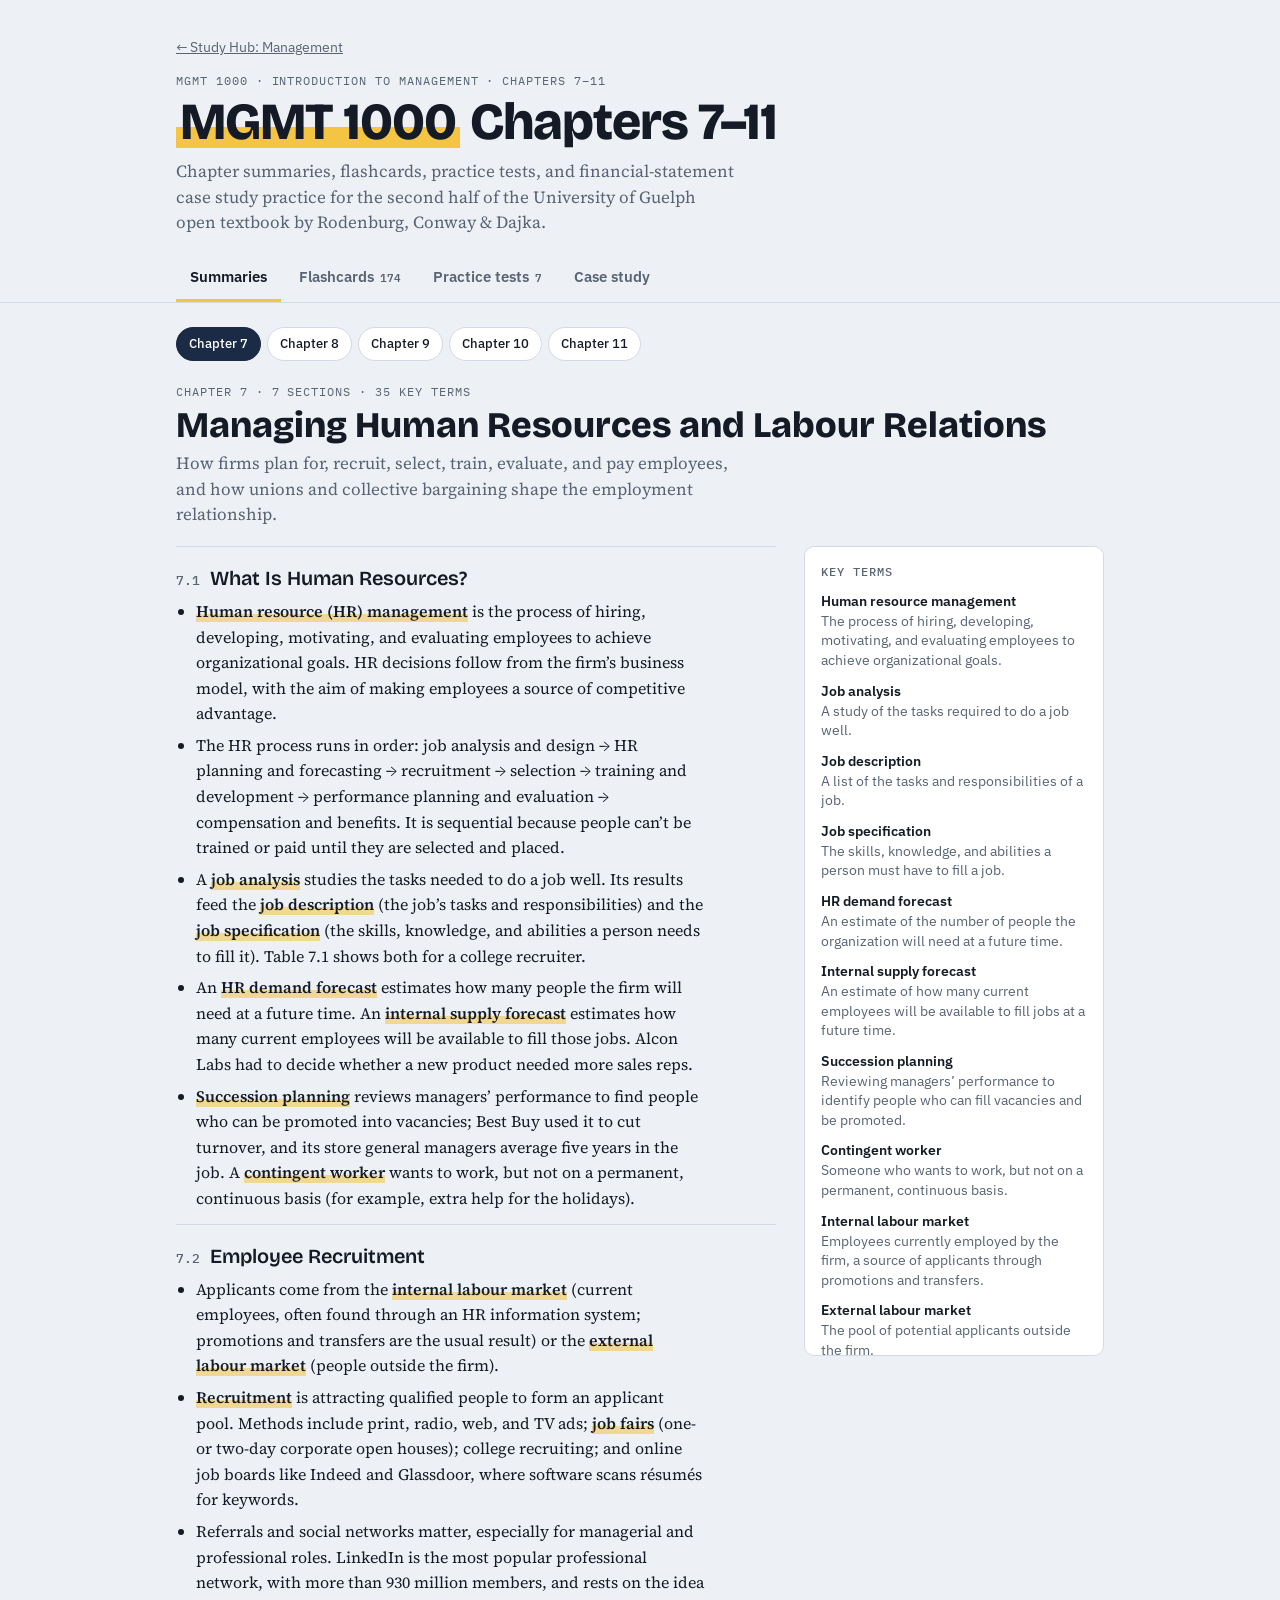
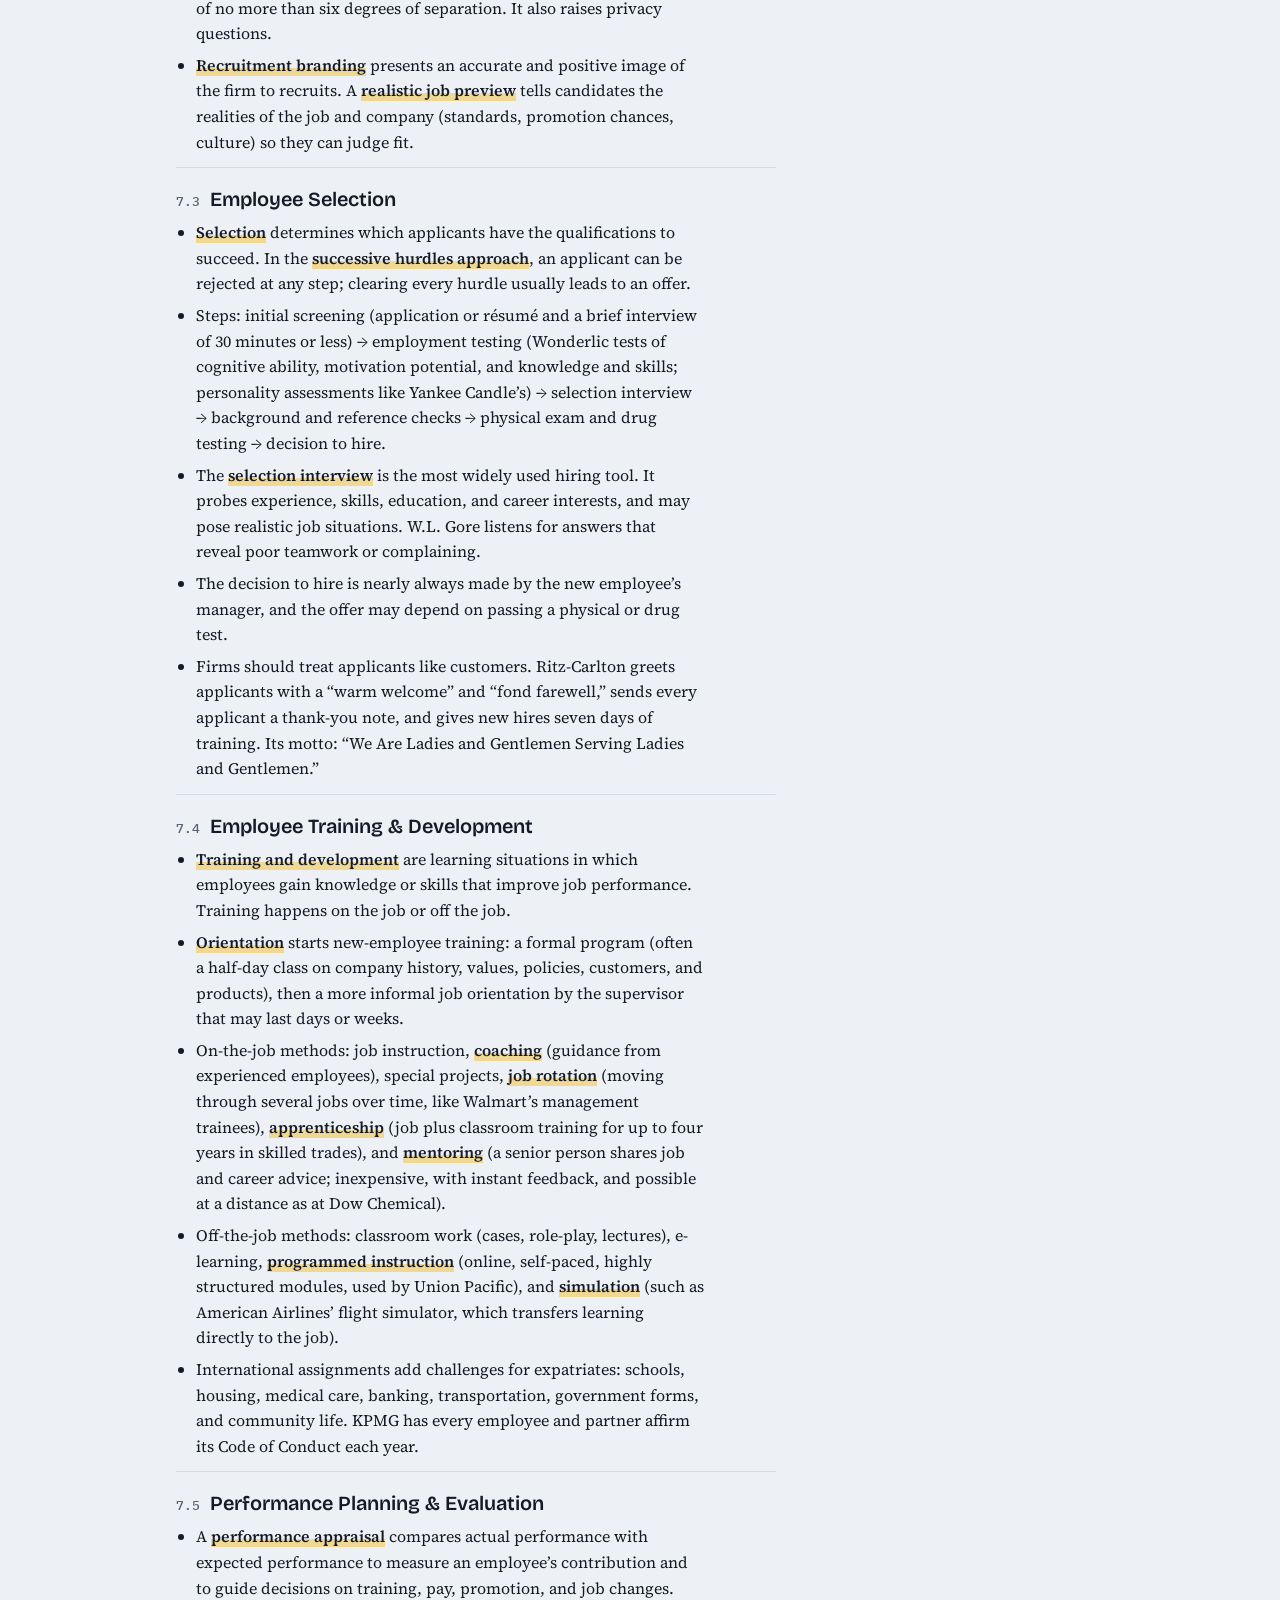
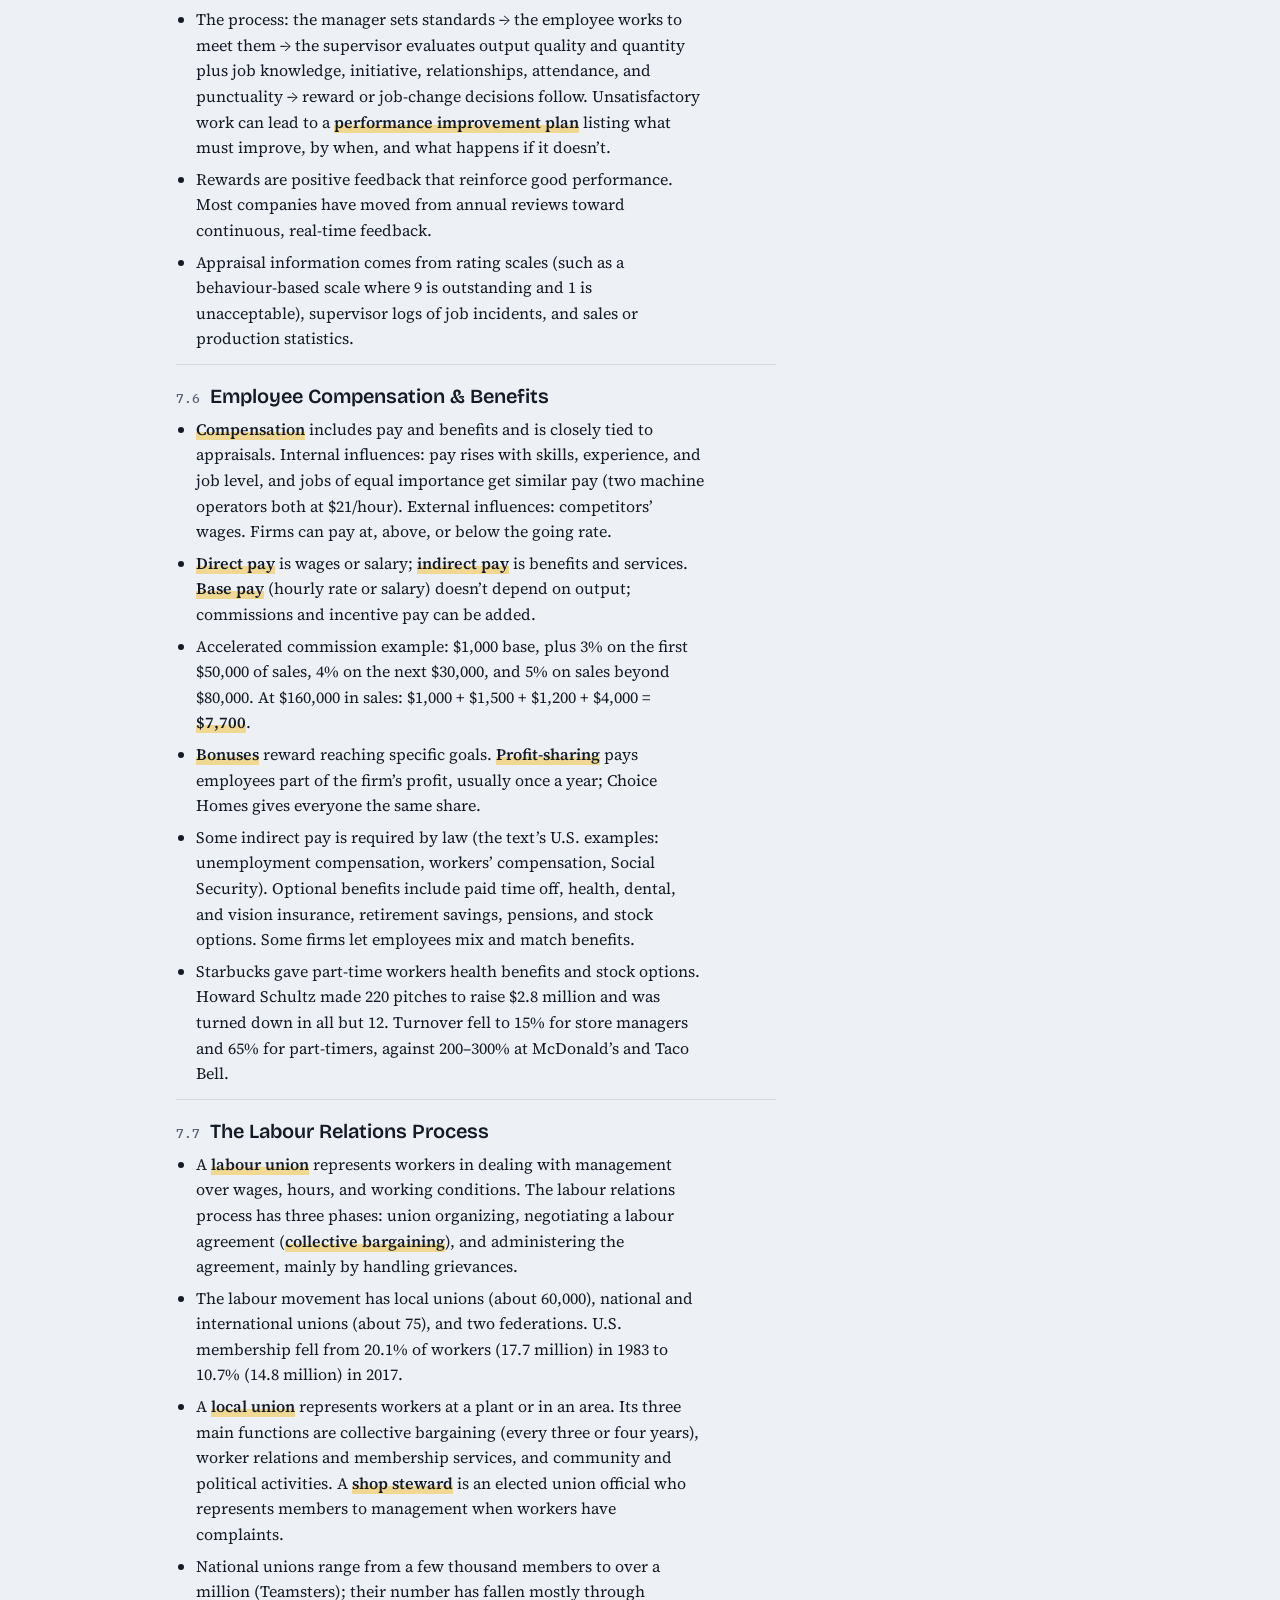
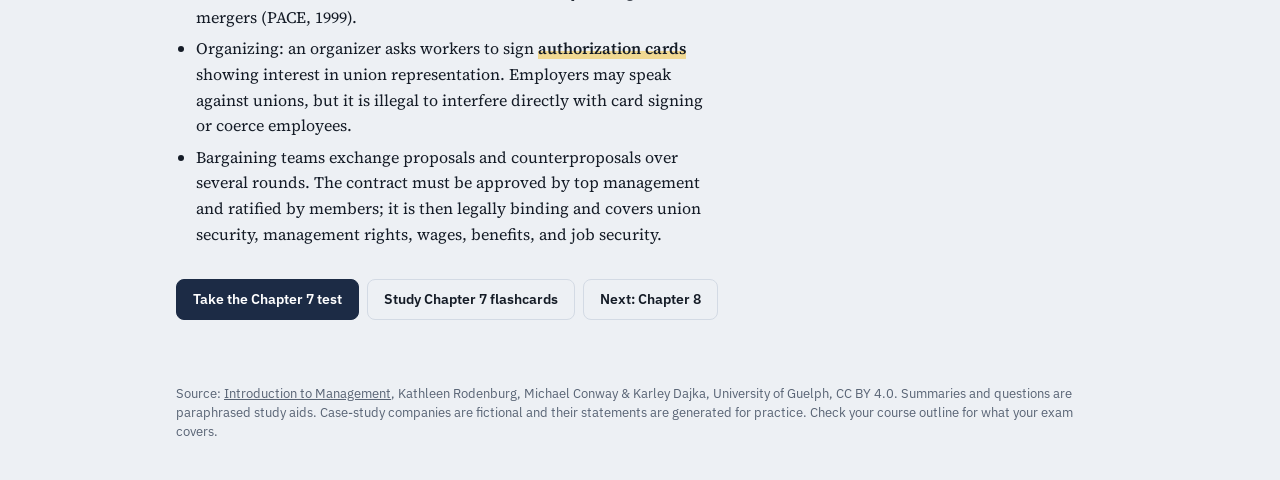
==== docs/management/mgmt-1000/index.html @ fbab8a05 "Make MGMT 1000 open the interactive study tool directly The flattened chapter pages dropped the flas" ====
<!doctype html><html><head><meta charset=utf8><meta name=viewport content="width=device-width,initial-scale=1,viewport-fit=cover"><style>:root{color-scheme:light;box-sizing:border-box;padding-top:env(safe-area-inset-top,0px);padding-bottom:env(safe-area-inset-bottom,0px)}html{scroll-padding-top:env(safe-area-inset-top,0px)}body{margin:0;padding:0;font:14px -apple-system,BlinkMacSystemFont,sans-serif;background:#fff;color:#000}img{max-width:100%}[hidden]:not([hidden=until-found i]){display:none!important}</style></head><body>
<title>MGMT 1000 Chapters 7–11</title>
<meta name="claude:viewport-fit-sides" content="cover">
<link rel="preconnect" href="https://fonts.googleapis.com">
<link rel="preconnect" href="https://fonts.gstatic.com" crossorigin>
<link rel="stylesheet" href="https://fonts.googleapis.com/css2?family=Bricolage+Grotesque:opsz,wght@12..96,600;12..96,800&family=IBM+Plex+Mono:wght@500&family=IBM+Plex+Sans:wght@400;500;600&family=Source+Serif+4:opsz,wght@8..60,400;8..60,600&display=swap">
<style>
/* Layout: one 960px study column under a sticky tab bar; index-card surfaces, a highlighter-yellow accent for "what to remember" */
:root{
  --bg:#EDF0F4; --surface:#FFFFFF; --surface-2:#F5F7FA; --ink:#141B26; --muted:#586374; --line:#D3DAE4;
  --hl:#F4C542; --hl-ink:#141B26; --btn:#1C2B45; --btn-fg:#FFFFFF; --focus:#2C5BD6;
  --ok:#1B7550; --ok-bg:#E2F2E9; --bad:#AE3828; --bad-bg:#F8E4E0;
  --display:"Bricolage Grotesque","Arial Narrow",system-ui,sans-serif;
  --body:"Source Serif 4",Georgia,"Times New Roman",serif;
  --ui:"IBM Plex Sans",system-ui,-apple-system,"Segoe UI",Roboto,sans-serif;
  --mono:"IBM Plex Mono",ui-monospace,Menlo,Consolas,monospace;
  --r:10px;
}
@media (prefers-color-scheme: dark){:root:not([data-theme="light"]){
  --bg:#0F141B; --surface:#171E28; --surface-2:#1C2430; --ink:#E5EAF1; --muted:#9AA5B5; --line:#2B3544;
  --hl:#E9B835; --hl-ink:#141B26; --btn:#DCE4F0; --btn-fg:#121822; --focus:#7FA2FF;
  --ok:#62C79A; --ok-bg:#15301F; --bad:#F2917F; --bad-bg:#3A1D18; color-scheme:dark}}
:root[data-theme="dark"]{
  --bg:#0F141B; --surface:#171E28; --surface-2:#1C2430; --ink:#E5EAF1; --muted:#9AA5B5; --line:#2B3544;
  --hl:#E9B835; --hl-ink:#141B26; --btn:#DCE4F0; --btn-fg:#121822; --focus:#7FA2FF;
  --ok:#62C79A; --ok-bg:#15301F; --bad:#F2917F; --bad-bg:#3A1D18; color-scheme:dark}

*{box-sizing:border-box}
body{background:var(--bg);color:var(--ink);font-family:var(--ui);font-size:15px;line-height:1.5}
body::before{content:"";position:fixed;inset:0 0 auto;height:env(safe-area-inset-top,0px);z-index:10;background:var(--bg)}
.wrap{max-width:960px;margin:0 auto;padding-left:max(16px,env(safe-area-inset-left,0px));padding-right:max(16px,env(safe-area-inset-right,0px))}
button,select{font:inherit;color:inherit}
:focus-visible{outline:3px solid var(--focus);outline-offset:2px;border-radius:6px}
.mark{background:linear-gradient(transparent 58%,var(--hl) 58%,var(--hl) 92%,transparent 92%);padding:0 .08em}

header.top{padding-block:36px 18px}
.eyebrow{font-family:var(--mono);font-size:12px;letter-spacing:.08em;text-transform:uppercase;color:var(--muted)}
h1{font-family:var(--display);font-weight:800;font-size:clamp(34px,6vw,52px);line-height:1.02;letter-spacing:-.02em;margin:6px 0 10px;text-wrap:balance}
.lede{font-family:var(--body);font-size:17px;color:var(--muted);max-width:62ch;margin:0}

nav.tabs{position:sticky;top:env(safe-area-inset-top,0px);z-index:5;background:var(--bg);border-bottom:1px solid var(--line)}
.tabrow{display:flex;gap:4px;overflow-x:auto}
.tab{appearance:none;border:0;background:none;padding:12px 14px 11px;font-weight:600;font-size:15px;color:var(--muted);cursor:pointer;border-bottom:3px solid transparent;white-space:nowrap}
.tab[aria-selected="true"]{color:var(--ink);border-bottom-color:var(--hl)}
.tab .n{font-family:var(--mono);font-size:11px;color:var(--muted);margin-left:6px}

main{padding-block:24px 64px}
.chips{display:flex;flex-wrap:wrap;gap:6px}
.chip{appearance:none;border:1px solid var(--line);background:var(--surface);border-radius:999px;padding:6px 12px;font-size:13px;font-weight:500;cursor:pointer}
.chip[aria-pressed="true"]{background:var(--btn);color:var(--btn-fg);border-color:var(--btn)}
.btn{appearance:none;border:1px solid var(--btn);background:var(--btn);color:var(--btn-fg);border-radius:8px;padding:9px 16px;font-weight:600;font-size:14px;cursor:pointer}
.btn.ghost{background:transparent;color:var(--ink);border-color:var(--line)}
.btn.ghost:hover{border-color:var(--muted)}
.btn:disabled{opacity:.45;cursor:default}
.row{display:flex;flex-wrap:wrap;gap:8px;align-items:center}

/* Summaries */
.chapter-head{display:grid;gap:6px;margin:22px 0 18px}
.chapter-head .num{font-family:var(--mono);font-size:12px;color:var(--muted);letter-spacing:.08em;text-transform:uppercase}
.chapter-head h2{font-family:var(--display);font-weight:800;font-size:clamp(26px,4.4vw,36px);line-height:1.08;margin:0;text-wrap:balance}
.chapter-head p{font-family:var(--body);font-size:17px;margin:0;max-width:65ch;color:var(--muted)}
.sum-grid{display:grid;grid-template-columns:minmax(0,1fr) 300px;gap:28px;align-items:start}
@media (max-width:820px){.sum-grid{grid-template-columns:minmax(0,1fr)}}
.section{border-top:1px solid var(--line);padding-block:16px 6px}
.section h3{display:flex;gap:10px;align-items:baseline;font-family:var(--display);font-weight:600;font-size:20px;margin:0 0 6px;text-wrap:balance}
.section h3 .sid{font-family:var(--mono);font-size:13px;font-weight:500;color:var(--muted);flex:none}
.section ul{margin:0;padding-left:20px;font-family:var(--body);font-size:16px;line-height:1.6;max-width:66ch}
.section li{margin-bottom:6px}
.section li b{font-weight:600;background:linear-gradient(transparent 62%,color-mix(in srgb,var(--hl) 55%,transparent) 62%)}
aside.terms{background:var(--surface);border:1px solid var(--line);border-radius:var(--r);padding:16px;position:sticky;top:calc(env(safe-area-inset-top,0px) + 64px);max-height:calc(100vh - 90px);overflow:auto}
@media (max-width:820px){aside.terms{position:static;max-height:none}}
aside.terms h4{margin:0 0 10px;font-family:var(--mono);font-weight:500;font-size:12px;letter-spacing:.08em;text-transform:uppercase;color:var(--muted)}
aside.terms dl{margin:0;display:grid;gap:10px}
aside.terms dt{font-weight:600;font-size:14px}
aside.terms dd{margin:0;font-size:13.5px;color:var(--muted);line-height:1.45}
.sum-actions{margin-top:20px}

/* Flashcards */
.fc-tools{display:flex;flex-wrap:wrap;gap:12px;justify-content:space-between;align-items:center;margin-bottom:18px}
.toggle{display:inline-flex;align-items:center;gap:8px;font-size:14px;cursor:pointer;user-select:none}
.toggle input{width:18px;height:18px;accent-color:var(--btn)}
.stage{perspective:1400px;max-width:720px;margin:0 auto}
.card{position:relative;width:100%;min-height:300px;cursor:pointer;transform-style:preserve-3d;transition:transform .45s cubic-bezier(.2,.7,.2,1);border:0;background:none;padding:0;display:block;text-align:center}
.card.flipped{transform:rotateY(180deg)}
.face{position:absolute;inset:0;backface-visibility:hidden;-webkit-backface-visibility:hidden;background:var(--surface);border:1px solid var(--line);border-radius:14px;box-shadow:0 1px 0 var(--line),0 10px 30px -18px rgba(10,20,40,.35);display:flex;flex-direction:column;justify-content:center;align-items:center;padding:36px 28px;gap:12px;overflow:auto}
.face.back{transform:rotateY(180deg)}
.face .lab{position:absolute;top:14px;left:16px;font-family:var(--mono);font-size:11px;letter-spacing:.08em;text-transform:uppercase;color:var(--muted)}
.face .tag{position:absolute;top:14px;right:16px;font-family:var(--mono);font-size:11px;color:var(--muted)}
.face .known{position:absolute;bottom:14px;right:16px;font-size:12px;font-weight:600;color:var(--ok)}
.face .txt-term{font-family:var(--display);font-weight:800;font-size:clamp(26px,5vw,38px);line-height:1.1;text-wrap:balance}
.face .txt-def{font-family:var(--body);font-size:clamp(17px,2.6vw,21px);line-height:1.5;max-width:46ch;text-wrap:pretty}
.face .hint{font-size:12px;color:var(--muted)}
@media (prefers-reduced-motion: reduce){.card{transition:none}}
.fc-nav{display:flex;justify-content:space-between;align-items:center;gap:10px;max-width:720px;margin:16px auto 0;flex-wrap:wrap}
.counter{font-family:var(--mono);font-size:14px;font-variant-numeric:tabular-nums}
.bar{height:4px;background:var(--line);border-radius:4px;max-width:720px;margin:14px auto 0;overflow:hidden}
.bar i{display:block;height:100%;background:var(--hl);width:0;transition:width .25s}
.sort{display:flex;gap:8px;justify-content:center;margin-top:14px;flex-wrap:wrap}
.btn.learn{background:transparent;color:var(--bad);border-color:var(--bad)}
.btn.know{background:transparent;color:var(--ok);border-color:var(--ok)}
.tally{text-align:center;color:var(--muted);font-size:13px;margin-top:10px}
.kbd{font-family:var(--mono);font-size:11px;border:1px solid var(--line);border-radius:4px;padding:1px 5px;background:var(--surface-2)}
.empty{max-width:560px;margin:30px auto;text-align:center;background:var(--surface);border:1px dashed var(--line);border-radius:14px;padding:30px 22px}

/* Tests */
.test-list{display:grid;grid-template-columns:repeat(auto-fill,minmax(250px,1fr));gap:12px}
.tcard{background:var(--surface);border:1px solid var(--line);border-radius:var(--r);padding:16px;display:flex;flex-direction:column;gap:8px}
.tcard h3{margin:0;font-family:var(--display);font-weight:600;font-size:19px;line-height:1.2}
.tcard .meta{font-size:13px;color:var(--muted)}
.tcard .best{font-family:var(--mono);font-size:12px;color:var(--muted)}
.tcard .best b{color:var(--ink);font-weight:500}
.tcard .btn{margin-top:auto;align-self:flex-start}
.group-label{font-family:var(--mono);font-size:12px;letter-spacing:.08em;text-transform:uppercase;color:var(--muted);margin:22px 0 10px}
.group-label:first-child{margin-top:0}
.intro-note{font-family:var(--body);font-size:16px;color:var(--muted);max-width:64ch;margin:0 0 18px}

.test-head{display:flex;flex-wrap:wrap;gap:10px;justify-content:space-between;align-items:flex-end;margin-bottom:8px}
.test-head h2{font-family:var(--display);font-weight:800;font-size:clamp(24px,4vw,32px);margin:0;line-height:1.1}
.qsec{margin-top:26px}
.qsec > h3{font-family:var(--display);font-weight:600;font-size:18px;margin:0 0 4px}
.qsec > p{margin:0 0 12px;color:var(--muted);font-size:13.5px}
.q{background:var(--surface);border:1px solid var(--line);border-radius:var(--r);padding:16px 18px;margin-bottom:10px}
.q .qtop{display:flex;justify-content:space-between;gap:10px;font-family:var(--mono);font-size:11.5px;color:var(--muted);margin-bottom:6px}
.q .stem{font-family:var(--body);font-size:17px;line-height:1.5;margin:0 0 12px}
.q .stem em{font-style:normal;color:var(--muted);font-size:15px;display:block;margin-bottom:4px;font-family:var(--ui)}
.opts{display:grid;gap:8px}
.opts.two{grid-template-columns:1fr 1fr}
.opt{appearance:none;text-align:left;border:1px solid var(--line);background:var(--surface-2);border-radius:8px;padding:10px 12px;cursor:pointer;font-size:14.5px;line-height:1.4;display:flex;gap:10px;align-items:flex-start}
.opt .k{font-family:var(--mono);font-size:12px;color:var(--muted);flex:none;width:16px;padding-top:2px}
.opt:hover{border-color:var(--muted)}
.opt[aria-pressed="true"]{border-color:var(--btn);box-shadow:inset 0 0 0 1px var(--btn);background:var(--surface)}
.opt.is-right{border-color:var(--ok);background:var(--ok-bg);box-shadow:none}
.opt.is-wrong{border-color:var(--bad);background:var(--bad-bg);box-shadow:none}
.graded .opt{cursor:default}
.mrow{display:grid;grid-template-columns:minmax(0,1fr) 230px;gap:12px;align-items:center;padding:10px 0;border-top:1px solid var(--line)}
.mrow:first-of-type{border-top:0}
.mrow .def{font-family:var(--body);font-size:15.5px;line-height:1.45}
.mrow select{width:100%;padding:8px 10px;border-radius:8px;border:1px solid var(--line);background:var(--surface-2)}
.mrow.is-right select{border-color:var(--ok);background:var(--ok-bg)}
.mrow.is-wrong select{border-color:var(--bad);background:var(--bad-bg)}
.mrow .fix{grid-column:1/-1;font-size:13px;color:var(--bad)}
@media (max-width:560px){.mrow{grid-template-columns:minmax(0,1fr)}.opts.two{grid-template-columns:1fr}}
.feedback{margin-top:10px;font-size:14px;line-height:1.5;padding:10px 12px;border-radius:8px;background:var(--surface-2);border-left:3px solid var(--muted)}
.feedback.ok{border-left-color:var(--ok)}
.feedback.bad{border-left-color:var(--bad)}
.feedback b{font-weight:600}
.verdict{font-weight:600}
.verdict.ok{color:var(--ok)}.verdict.bad{color:var(--bad)}

.submitbar{position:sticky;bottom:0;margin-top:18px;background:var(--bg);border-top:1px solid var(--line);padding-block:12px calc(12px + env(safe-area-inset-bottom,0px));display:flex;justify-content:space-between;align-items:center;gap:10px;flex-wrap:wrap}
.submitbar .count{font-family:var(--mono);font-size:13px;font-variant-numeric:tabular-nums;color:var(--muted)}
.warn{font-size:13px;color:var(--bad)}

.result{background:var(--surface);border:1px solid var(--line);border-radius:14px;padding:20px;margin:16px 0 6px;display:grid;grid-template-columns:auto minmax(0,1fr);gap:20px;align-items:center}
@media (max-width:560px){.result{grid-template-columns:minmax(0,1fr)}}
.score{font-family:var(--display);font-weight:800;font-size:56px;line-height:1;font-variant-numeric:tabular-nums}
.score small{font-size:20px;color:var(--muted);font-weight:600}
.result .breakdown{display:flex;flex-wrap:wrap;gap:8px 18px;font-size:14px;color:var(--muted);margin:6px 0 12px}
.result .breakdown b{color:var(--ink);font-variant-numeric:tabular-nums}
.result .msg{font-family:var(--body);font-size:16px;margin:0}
footer.src{font-size:12.5px;color:var(--muted);padding-block:0 40px}
footer.src a{color:inherit}
.tab .sm{display:none}
@media (max-width:480px){.tab{padding:12px 9px 11px;font-size:14px}.tab .n{display:none}.tab .lg{display:none}.tab .sm{display:inline}}
/* Case study */
.case-head{display:flex;flex-wrap:wrap;gap:12px;justify-content:space-between;align-items:flex-end;margin-bottom:16px}
.case-head .ch-text{min-width:0;flex:1 1 360px}
.case-head h2{font-family:var(--display);font-weight:800;font-size:clamp(24px,4vw,32px);margin:4px 0 6px;line-height:1.1;text-wrap:balance}
.case-head .intro-note{margin:0}
.case-grid{display:grid;grid-template-columns:minmax(0,1fr) minmax(0,1fr);gap:20px;align-items:start}
@media (max-width:900px){.case-grid{grid-template-columns:minmax(0,1fr)}}
.stmts{display:grid;gap:12px;position:sticky;top:calc(env(safe-area-inset-top,0px) + 58px);max-height:calc(100vh - 74px);overflow:auto;padding-bottom:6px}
@media (max-width:900px){.stmts{position:static;max-height:none;overflow:visible}}
.stmt{background:var(--surface);border:1px solid var(--line);border-radius:var(--r);padding:14px 16px;overflow-x:auto}
.stmt h3{margin:0;font-family:var(--display);font-weight:600;font-size:18px}
.stmt .stmt-sub{font-size:12.5px;color:var(--muted);margin:2px 0 10px}
.stmt table{width:100%;border-collapse:collapse;font-size:14px;font-variant-numeric:tabular-nums}
.stmt th{font-family:var(--mono);font-weight:500;font-size:12px;color:var(--muted);text-align:right;padding:4px 8px 6px 12px;border-bottom:1px solid var(--line)}
.stmt td{padding:3px 0;vertical-align:bottom}
.stmt td.v{text-align:right;padding:3px 8px 3px 12px;white-space:nowrap;font-family:var(--mono);font-size:13.5px}
.stmt .cur{background:color-mix(in srgb,var(--hl) 13%,transparent)}
.stmt tr.sec td{font-family:var(--mono);font-weight:500;padding-top:12px;font-size:11.5px;letter-spacing:.08em;text-transform:uppercase;color:var(--muted)}
.stmt tr.ind td:first-child{padding-left:14px}
.stmt tr.sub td{font-weight:600}
.stmt tr.sub td.v{border-top:1px solid var(--ink)}
.stmt tr.tot td{font-weight:700}
.stmt tr.tot td.v{border-top:1px solid var(--ink);border-bottom:3px double var(--ink)}
.stmt tr.memo td{color:var(--muted);font-size:13px;padding-top:12px}
details.fsheet{background:var(--surface);border:1px solid var(--line);border-radius:var(--r);padding:10px 16px}
details.fsheet summary{cursor:pointer;font-weight:600}
.fs-note{font-size:13px;color:var(--muted);margin:10px 0 4px}
.fsheet dl{display:grid;grid-template-columns:minmax(0,auto) minmax(0,1fr);gap:6px 14px;margin:4px 0 6px;font-size:14px}
@media (max-width:560px){.fsheet dl{grid-template-columns:minmax(0,1fr)}.fsheet dd{margin-bottom:6px}}
.fsheet dt{font-weight:600}
.fsheet dd{margin:0;font-family:var(--mono);font-size:12.5px;line-height:1.5}
.cqs{min-width:0}
.ans-row{display:flex;align-items:center;gap:8px;flex-wrap:wrap}
.ans-row input{font-family:var(--mono);font-size:16px;width:160px;max-width:100%;padding:8px 10px;border:1px solid var(--line);border-radius:8px;background:var(--surface-2);color:var(--ink);font-variant-numeric:tabular-nums}
.ans-row .unit{font-size:14px;color:var(--muted)}
.cq.is-right input{border-color:var(--ok);background:var(--ok-bg)}
.cq.is-wrong input{border-color:var(--bad);background:var(--bad-bg)}
details.hint{margin-top:10px;font-size:13px;color:var(--muted)}
details.hint summary{cursor:pointer;font-weight:500}
details.hint div{font-family:var(--mono);font-size:12.5px;margin-top:4px}
.work{font-family:var(--mono);font-size:13px;line-height:1.6;margin-top:4px;overflow-wrap:anywhere}
</style>

<header class="top wrap">
  <a href="../" style="display:inline-block;margin-bottom:14px;font-size:14px;color:var(--muted)">&larr; Study Hub: Management</a>
  <div class="eyebrow">MGMT 1000 · Introduction to Management · Chapters 7–11</div>
  <h1><span class="mark">MGMT 1000</span> Chapters 7–11</h1>
  <p class="lede">Chapter summaries, flashcards, practice tests, and financial-statement case study practice for the second half of the University of Guelph open textbook by Rodenburg, Conway &amp; Dajka.</p>
</header>

<nav class="tabs" aria-label="Study modes">
  <div class="wrap tabrow" role="tablist">
    <button class="tab" role="tab" id="tab-summaries" data-tab="summaries" aria-controls="panel-summaries">Summaries</button>
    <button class="tab" role="tab" id="tab-flashcards" data-tab="flashcards" aria-controls="panel-flashcards">Flashcards<span class="n" id="fc-total"></span></button>
    <button class="tab" role="tab" id="tab-tests" data-tab="tests" aria-controls="panel-tests"><span class="lg">Practice t</span><span class="sm">T</span>ests<span class="n">7</span></button>
    <button class="tab" role="tab" id="tab-case" data-tab="case" aria-controls="panel-case">Case study</button>
  </div>
</nav>

<main class="wrap">
  <section id="panel-summaries" role="tabpanel" aria-labelledby="tab-summaries">
    <div class="chips" id="sum-chips" aria-label="Choose a chapter"></div>
    <div id="sum-body"></div>
  </section>

  <section id="panel-flashcards" role="tabpanel" aria-labelledby="tab-flashcards" hidden>
    <div class="fc-tools">
      <div class="chips" id="fc-chips" aria-label="Choose cards"></div>
      <div class="row">
        <label class="toggle"><input type="checkbox" id="fc-deffirst"> Definition first</label>
        <label class="toggle"><input type="checkbox" id="fc-learning"> Still learning only</label>
      </div>
    </div>
    <div id="fc-area"></div>
  </section>

  <section id="panel-tests" role="tabpanel" aria-labelledby="tab-tests" hidden>
    <div id="test-area"></div>
  </section>

  <section id="panel-case" role="tabpanel" aria-labelledby="tab-case" hidden>
    <div id="case-area"></div>
  </section>
</main>

<footer class="src wrap">
  Source: <a href="https://books.lib.uoguelph.ca/mgmt1000/" target="_blank" rel="noopener">Introduction to Management</a>, Kathleen Rodenburg, Michael Conway &amp; Karley Dajka, University of Guelph, CC BY 4.0. Summaries and questions are paraphrased study aids. Case-study companies are fictional and their statements are generated for practice. Check your course outline for what your exam covers.
</footer>

<script>
const CH = [];
CH.push({n:7, title:"Managing Human Resources and Labour Relations",
 overview:"How firms plan for, recruit, select, train, evaluate, and pay employees, and how unions and collective bargaining shape the employment relationship.",
 sections:[
  ["7.1","What Is Human Resources?",[
   "<b>Human resource (HR) management</b> is the process of hiring, developing, motivating, and evaluating employees to achieve organizational goals. HR decisions follow from the firm’s business model, with the aim of making employees a source of competitive advantage.",
   "The HR process runs in order: job analysis and design → HR planning and forecasting → recruitment → selection → training and development → performance planning and evaluation → compensation and benefits. It is sequential because people can’t be trained or paid until they are selected and placed.",
   "A <b>job analysis</b> studies the tasks needed to do a job well. Its results feed the <b>job description</b> (the job’s tasks and responsibilities) and the <b>job specification</b> (the skills, knowledge, and abilities a person needs to fill it). Table 7.1 shows both for a college recruiter.",
   "An <b>HR demand forecast</b> estimates how many people the firm will need at a future time. An <b>internal supply forecast</b> estimates how many current employees will be available to fill those jobs. Alcon Labs had to decide whether a new product needed more sales reps.",
   "<b>Succession planning</b> reviews managers’ performance to find people who can be promoted into vacancies; Best Buy used it to cut turnover, and its store general managers average five years in the job. A <b>contingent worker</b> wants to work, but not on a permanent, continuous basis (for example, extra help for the holidays)."]],
  ["7.2","Employee Recruitment",[
   "Applicants come from the <b>internal labour market</b> (current employees, often found through an HR information system; promotions and transfers are the usual result) or the <b>external labour market</b> (people outside the firm).",
   "<b>Recruitment</b> is attracting qualified people to form an applicant pool. Methods include print, radio, web, and TV ads; <b>job fairs</b> (one- or two-day corporate open houses); college recruiting; and online job boards like Indeed and Glassdoor, where software scans résumés for keywords.",
   "Referrals and social networks matter, especially for managerial and professional roles. LinkedIn is the most popular professional network, with more than 930 million members, and rests on the idea of no more than six degrees of separation. It also raises privacy questions.",
   "<b>Recruitment branding</b> presents an accurate and positive image of the firm to recruits. A <b>realistic job preview</b> tells candidates the realities of the job and company (standards, promotion chances, culture) so they can judge fit."]],
  ["7.3","Employee Selection",[
   "<b>Selection</b> determines which applicants have the qualifications to succeed. In the <b>successive hurdles approach</b>, an applicant can be rejected at any step; clearing every hurdle usually leads to an offer.",
   "Steps: initial screening (application or résumé and a brief interview of 30 minutes or less) → employment testing (Wonderlic tests of cognitive ability, motivation potential, and knowledge and skills; personality assessments like Yankee Candle’s) → selection interview → background and reference checks → physical exam and drug testing → decision to hire.",
   "The <b>selection interview</b> is the most widely used hiring tool. It probes experience, skills, education, and career interests, and may pose realistic job situations. W.L. Gore listens for answers that reveal poor teamwork or complaining.",
   "The decision to hire is nearly always made by the new employee’s manager, and the offer may depend on passing a physical or drug test.",
   "Firms should treat applicants like customers. Ritz-Carlton greets applicants with a “warm welcome” and “fond farewell,” sends every applicant a thank-you note, and gives new hires seven days of training. Its motto: “We Are Ladies and Gentlemen Serving Ladies and Gentlemen.”"]],
  ["7.4","Employee Training & Development",[
   "<b>Training and development</b> are learning situations in which employees gain knowledge or skills that improve job performance. Training happens on the job or off the job.",
   "<b>Orientation</b> starts new-employee training: a formal program (often a half-day class on company history, values, policies, customers, and products), then a more informal job orientation by the supervisor that may last days or weeks.",
   "On-the-job methods: job instruction, <b>coaching</b> (guidance from experienced employees), special projects, <b>job rotation</b> (moving through several jobs over time, like Walmart’s management trainees), <b>apprenticeship</b> (job plus classroom training for up to four years in skilled trades), and <b>mentoring</b> (a senior person shares job and career advice; inexpensive, with instant feedback, and possible at a distance as at Dow Chemical).",
   "Off-the-job methods: classroom work (cases, role-play, lectures), e-learning, <b>programmed instruction</b> (online, self-paced, highly structured modules, used by Union Pacific), and <b>simulation</b> (such as American Airlines’ flight simulator, which transfers learning directly to the job).",
   "International assignments add challenges for expatriates: schools, housing, medical care, banking, transportation, government forms, and community life. KPMG has every employee and partner affirm its Code of Conduct each year."]],
  ["7.5","Performance Planning & Evaluation",[
   "A <b>performance appraisal</b> compares actual performance with expected performance to measure an employee’s contribution and to guide decisions on training, pay, promotion, and job changes.",
   "The process: the manager sets standards → the employee works to meet them → the supervisor evaluates output quality and quantity plus job knowledge, initiative, relationships, attendance, and punctuality → reward or job-change decisions follow. Unsatisfactory work can lead to a <b>performance improvement plan</b> listing what must improve, by when, and what happens if it doesn’t.",
   "Rewards are positive feedback that reinforce good performance. Most companies have moved from annual reviews toward continuous, real-time feedback.",
   "Appraisal information comes from rating scales (such as a behaviour-based scale where 9 is outstanding and 1 is unacceptable), supervisor logs of job incidents, and sales or production statistics."]],
  ["7.6","Employee Compensation & Benefits",[
   "<b>Compensation</b> includes pay and benefits and is closely tied to appraisals. Internal influences: pay rises with skills, experience, and job level, and jobs of equal importance get similar pay (two machine operators both at $21/hour). External influences: competitors’ wages. Firms can pay at, above, or below the going rate.",
   "<b>Direct pay</b> is wages or salary; <b>indirect pay</b> is benefits and services. <b>Base pay</b> (hourly rate or salary) doesn’t depend on output; commissions and incentive pay can be added.",
   "Accelerated commission example: $1,000 base, plus 3% on the first $50,000 of sales, 4% on the next $30,000, and 5% on sales beyond $80,000. At $160,000 in sales: $1,000 + $1,500 + $1,200 + $4,000 = <b>$7,700</b>.",
   "<b>Bonuses</b> reward reaching specific goals. <b>Profit-sharing</b> pays employees part of the firm’s profit, usually once a year; Choice Homes gives everyone the same share.",
   "Some indirect pay is required by law (the text’s U.S. examples: unemployment compensation, workers’ compensation, Social Security). Optional benefits include paid time off, health, dental, and vision insurance, retirement savings, pensions, and stock options. Some firms let employees mix and match benefits.",
   "Starbucks gave part-time workers health benefits and stock options. Howard Schultz made 220 pitches to raise $2.8 million and was turned down in all but 12. Turnover fell to 15% for store managers and 65% for part-timers, against 200–300% at McDonald’s and Taco Bell."]],
  ["7.7","The Labour Relations Process",[
   "A <b>labour union</b> represents workers in dealing with management over wages, hours, and working conditions. The labour relations process has three phases: union organizing, negotiating a labour agreement (<b>collective bargaining</b>), and administering the agreement, mainly by handling grievances.",
   "The labour movement has local unions (about 60,000), national and international unions (about 75), and two federations. U.S. membership fell from 20.1% of workers (17.7 million) in 1983 to 10.7% (14.8 million) in 2017.",
   "A <b>local union</b> represents workers at a plant or in an area. Its three main functions are collective bargaining (every three or four years), worker relations and membership services, and community and political activities. A <b>shop steward</b> is an elected union official who represents members to management when workers have complaints.",
   "National unions range from a few thousand members to over a million (Teamsters); their number has fallen mostly through mergers (PACE, 1999).",
   "Organizing: an organizer asks workers to sign <b>authorization cards</b> showing interest in union representation. Employers may speak against unions, but it is illegal to interfere directly with card signing or coerce employees.",
   "Bargaining teams exchange proposals and counterproposals over several rounds. The contract must be approved by top management and ratified by members; it is then legally binding and covers union security, management rights, wages, benefits, and job security."]]
 ],
 terms:[
  ["Human resource management","The process of hiring, developing, motivating, and evaluating employees to achieve organizational goals."],
  ["Job analysis","A study of the tasks required to do a job well."],
  ["Job description","A list of the tasks and responsibilities of a job."],
  ["Job specification","The skills, knowledge, and abilities a person must have to fill a job."],
  ["HR demand forecast","An estimate of the number of people the organization will need at a future time."],
  ["Internal supply forecast","An estimate of how many current employees will be available to fill jobs at a future time."],
  ["Succession planning","Reviewing managers’ performance to identify people who can fill vacancies and be promoted."],
  ["Contingent worker","Someone who wants to work, but not on a permanent, continuous basis."],
  ["Internal labour market","Employees currently employed by the firm, a source of applicants through promotions and transfers."],
  ["External labour market","The pool of potential applicants outside the firm."],
  ["Recruitment","The process of attracting qualified people to form an applicant pool."],
  ["Job fair","A one- or two-day event where applicants learn about job openings, tour the firm, and are encouraged to apply."],
  ["Recruitment branding","Presenting an accurate and positive image of the firm to those being recruited."],
  ["Realistic job preview","Information that tells candidates the realities of the job and the firm so they can judge it accurately."],
  ["Selection","Determining which applicants have the qualifications needed to succeed on the job."],
  ["Successive hurdles approach","A selection process in which an applicant can be rejected at any step and must clear every step to get an offer."],
  ["Selection interview","An in-depth discussion of an applicant’s experience, skills, education, and career interests; the most widely used hiring tool."],
  ["Training and development","Learning situations in which employees gain knowledge or skills to improve job performance."],
  ["Orientation","Getting a new employee ready to perform, through a formal company program and a job briefing from the supervisor."],
  ["Coaching","Guidance given to new employees by experienced ones."],
  ["Job rotation","Reassigning workers to several different jobs over time."],
  ["Apprenticeship","On-the-job instruction combined with classroom training, lasting up to four years, common in the skilled trades."],
  ["Mentoring","A senior manager or experienced employee giving job- and career-related information to a mentee."],
  ["Programmed instruction","An online, self-paced, highly structured training method that presents concepts and problems in modules."],
  ["Simulation","Training on a scaled-down or mock version of the real task, such as a flight simulator."],
  ["Performance appraisal","Comparing actual with expected performance to judge an employee’s contribution and guide pay, training, and promotion decisions."],
  ["Performance improvement plan","A plan listing the behaviours to improve, the milestones and time frame, and what happens if performance doesn’t improve."],
  ["Direct pay","The wage or salary an employee receives."],
  ["Indirect pay","Employee benefits and services, such as pensions, health insurance, and vacation time."],
  ["Base pay","An hourly rate or salary received regardless of output level."],
  ["Profit-sharing plan","A plan that pays employees a portion of the firm’s profit, usually once a year."],
  ["Labour union","An organization that represents workers in dealing with management over wages, hours, and working conditions."],
  ["Collective bargaining","Negotiating a labour agreement on pay and working arrangements acceptable to both union and management."],
  ["Shop steward","An elected union official who represents members to management when workers have complaints."],
  ["Authorization cards","Cards workers sign to show they want a union to represent them."]
 ],
 mc:[
  ["Which list puts the first four steps of the HR process in the correct order?","Job analysis and design, HR planning, recruitment, selection",["Recruitment, job analysis, selection, HR planning","Selection, recruitment, training, job analysis","HR planning, selection, recruitment, job analysis"],"The process is sequential: you can’t recruit before you know what jobs you need, or train before you select."],
  ["A document listing the tasks and responsibilities of a job is a:","Job description",["Job specification","Job analysis","Performance appraisal"],"The job specification lists the skills and qualifications a person needs instead."],
  ["“Bachelor’s degree in HR, two years’ experience, proficient in Excel” belongs in the:","Job specification",["Job description","Realistic job preview","Performance improvement plan"],"Qualifications a person must have go in the job specification."],
  ["Estimating how many current employees will be available to fill jobs next year is a(n):","Internal supply forecast",["HR demand forecast","Job analysis","Succession plan"],"The demand forecast estimates how many people will be needed in total."],
  ["Best Buy reviews managers’ performance to identify who can be promoted into vacancies. This is:","Succession planning",["Job rotation","Recruitment branding","Collective bargaining"],"Succession planning prepares people to fill future vacancies."],
  ["A store hires an experienced contractor only for the holiday season. That person is a:","Contingent worker",["Shop steward","Mentor","Apprentice"],"Contingent workers want to work, but not on a permanent, continuous basis."],
  ["Promotions and job transfers are the most common results of:","Internal recruiting",["External recruiting","College recruiting","Job fairs"],"They draw on the internal labour market."],
  ["Recruitment branding means:","Presenting an accurate and positive image of the firm to recruits",["Putting the company logo on job ads","Recruiting only from rival brands","Paying recruiters a commission per hire"],"It often includes a realistic job preview."],
  ["In the successive hurdles approach to selection:","An applicant can be rejected at any step, and clearing all steps usually leads to an offer",["Every applicant gets an interview","Only the final interview matters","Applicants choose which steps to complete"],"Each step is a hurdle the applicant must clear."],
  ["What is the most widely used tool for making hiring decisions?","The selection interview",["Drug testing","Reference checks","Wonderlic tests"],"It assesses experience, skills, communication, and motivation in depth."],
  ["Wonderlic pre-employment tests assess:","Cognitive ability, motivation potential, and knowledge and skills",["Only typing speed","Credit history and legal record","Physical fitness"],"The suite can be used for each phase of hiring."],
  ["Who nearly always makes the final decision to hire?","The manager the new employee will report to",["The HR department","The CEO","The union steward"],"The offer may still depend on a physical exam or drug test."],
  ["Walmart management trainees spend time in merchandising, customer service, credit, and HR. This is:","Job rotation",["Apprenticeship","Programmed instruction","Simulation"],"Job rotation reassigns workers to several jobs over time."],
  ["Training that combines on-the-job instruction and classroom work for up to four years in the skilled trades is:","An apprenticeship",["Mentoring","Orientation","Coaching"],"Carpentry, plumbing, and electrical work commonly use apprenticeships."],
  ["American Airlines pilots practise hazardous manoeuvres in a mock cockpit. This is:","Simulation",["Job rotation","Mentoring","Programmed instruction"],"Simulation allows a direct transfer of learning to the job without risk."],
  ["Union Pacific’s self-paced, highly structured online training modules are an example of:","Programmed instruction",["Apprenticeship","Coaching","A job fair"],"It suits a workforce spread across a large area and saves travel costs."],
  ["An employee whose work is unsatisfactory may be placed on a:","Performance improvement plan",["Profit-sharing plan","Succession plan","Realistic job preview"],"It sets out what must improve, by when, and the consequences."],
  ["A salesperson earns $1,000 base pay plus 3% on the first $50,000 of sales, 4% on the next $30,000, and 5% on sales above $80,000. What is the pay on $160,000 of sales?","$7,700",["$6,700","$8,000","$9,000"],"$1,000 + $1,500 (3% × 50,000) + $1,200 (4% × 30,000) + $4,000 (5% × 80,000) = $7,700."],
  ["Pensions, health insurance, and vacation time are examples of:","Indirect pay",["Direct pay","Base pay","Commission"],"Direct pay is the wage or salary itself."],
  ["Which is NOT one of the three phases of the labour relations process?","Recruiting union leaders from management",["Union organizing","Negotiating the labour agreement","Administering the agreement"],"Administering the agreement is mostly handling grievances."],
  ["An elected union official who represents members to management when workers have complaints is a:","Shop steward",["Mentor","Broker","Contingent worker"],"For most members, local officials like stewards are their main union contact."],
  ["Before a negotiated union contract becomes legally binding, it must be:","Approved by top management and ratified by union members",["Signed by the federal government","Approved by a job fair","Reviewed by competitors"],"Once both sides approve, it covers wages, benefits, job security, and more."],
  ["During a union organizing campaign, it is illegal for an employer to:","Directly interfere with card signing or coerce employees",["Speak out against unions in letters","Hold employee assemblies","Put up posters about its position"],"Employers commonly resist, but they can’t interfere directly or coerce."],
  ["Investors doubted Howard Schultz’s plan to give part-time Starbucks staff benefits. What happened?","Turnover dropped well below rivals’ levels",["Starbucks went bankrupt","Part-timers declined the benefits","Turnover rose to 300%"],"Part-time turnover was 65%, versus 200–300% at McDonald’s and Taco Bell."]
 ],
 tf:[
  ["The HR process is sequential because employees can’t be trained or paid until they are selected.",true,"Each step depends on the one before."],
  ["A job specification lists a job’s tasks and responsibilities.",false,"That’s the job description; the specification lists required skills and abilities."],
  ["The external labour market consists of the firm’s current employees.",false,"Current employees make up the internal labour market."],
  ["LinkedIn is based on the idea that any two people are linked by no more than six degrees of separation.",true,"It has more than 930 million members."],
  ["The initial screening interview is usually 30 minutes or less.",true,"It follows the application form or résumé."],
  ["The decision to hire is usually made by the HR department.",false,"It is nearly always made by the new employee’s manager."],
  ["Mentoring is expensive and gives slow feedback.",false,"It’s inexpensive and gives instantaneous feedback."],
  ["Most companies have moved away from annual-only reviews toward continuous, real-time feedback.",true,"This speeds up skill development."],
  ["On the textbook’s behaviour-based rating scale, a 1 means outstanding performance.",false,"9 is outstanding; 1 is very poor to unacceptable."],
  ["Jobs of equal importance to the firm are usually paid at similar rates.",true,"The text’s example is two machine operators both paid $21 an hour."],
  ["Profit-sharing is usually paid once a year.",true,"It’s based on annual company financial performance."],
  ["U.S. union membership fell from 20.1% of workers in 1983 to 10.7% in 2017.",true,"Membership is now about half what it once was."],
  ["Collective bargaining typically happens every year.",false,"It takes place every three or four years."],
  ["Ritz-Carlton employees go through seven days of training before working in a hotel.",true,"Two of those days focus on the company’s values and philosophy."],
  ["A realistic job preview shows only the most attractive parts of a job.",false,"It informs candidates of the organizational realities so they can evaluate the job accurately."]
 ]});

CH.push({n:8, title:"Operations Management",
 overview:"How manufacturers and service firms turn inputs into outputs: types of production, technology, capacity and location planning, scheduling with Gantt and PERT charts, and total quality management.",
 sections:[
  ["8.1","Defining Operations Management",[
   "Every firm must find the most efficient and effective way to produce its goods or services. Customers expect high quality, reasonable prices, and timely delivery, so manufacturers automate, improve processes, focus on quality control, and work closely with suppliers. Service firms use tools like mobile banking and online courses.",
   "Operations management creates four types of <b>utility</b> for customers: <b>time</b> (available when needed), <b>place</b> (convenient location), <b>ownership or possession</b> (the benefit of owning it), and <b>form</b> (raw materials transformed into a finished good)."]],
  ["8.2","Manufacturing Process",[
   "<b>Operations management</b> covers all the activities that transform a product idea into a finished product, including planning and controlling the systems that produce goods and services. The upper-level manager who directs this is the <b>operations manager</b>.",
   "The transformation process turns inputs (materials, labour, money, information) into outputs (goods and services).",
   "<b>Due diligence</b> is the action directors or managers take to make sure potential risks and errors are mitigated.",
   "Manufacturers must keep improving efficiency: focus on quality, hold down material and labour costs, and eliminate costs that add no value to the finished product."]],
  ["8.3","Service Processes",[
   "Canada has shifted from goods to services. About 10% of Canadian workers were in manufacturing in 2017, down from 30% in 1950, and services account for about 80% of jobs.",
   "Three differences between manufacturing and services: <b>intangibility</b> (services can’t be touched), <b>customization</b> (goods are mostly standardized; services are often tailored, like a haircut), and <b>customer contact</b> (many services are bought and consumed at the same time).",
   "Burger King operates in 100 countries, serves over 11 million customers a day, and bought Tim Hortons in December 2014 for $12 billion, becoming the third-largest fast-food chain. It moved its headquarters to Canada to lower its corporate taxes."]],
  ["8.4","Types of Operation Processes",[
   "<b>Make-to-order</b>: goods are customized to each buyer’s specifications; low volume, high variety, and longer cycles (print and sign shops).",
   "<b>Mass production</b> (make-to-stock): high volumes of identical goods made in advance based on forecasts and held in inventory. Cycles are shorter, and it benefits from <b>economies of scale</b>, the lower cost per unit that comes from producing more units.",
   "<b>Mass customization</b> combines customization with mass-production efficiency, often by mass-producing up to a cut-off point and then customizing (NikeiD, Levi’s online fitting, custom M&amp;M’s). It doesn’t suit everything; few people want custom detergent.",
   "<b>Just-in-time (JIT)</b> production has materials arrive just as they are needed, cutting inventory holding costs. It requires close communication and cooperation with suppliers. Print-on-demand textbooks are an example.",
   "<b>Computer-aided design (CAD)</b> lets engineers design and test digitally; PowerSki made 400+ design changes this way. <b>Computer-aided manufacturing (CAM)</b> determines the production steps and instructs the machines, much like a 3-D printer. <b>Computer-integrated manufacturing (CIM)</b> extends CAD/CAM to order entry, inventory, warehousing, and shipping, and controls industrial robots."]],
  ["8.5","Operations Planning & Control",[
   "<b>Capacity</b> is the maximum a facility can produce in a given time under normal conditions. Too little capacity loses sales and customers; too much wastes resources and inflates costs. <b>Continuous review</b> of processes helps keep them balanced.",
   "Services can’t be inventoried (no stored haircuts or roller-coaster rides), so they must build capacity to serve customers as demanded, considering how many customers come, when, how long each takes, and external factors like weather.",
   "<b>Material requirements planning (MRP)</b> software turns the sales forecast into a <b>master production schedule</b>, then uses each item’s <b>bill of materials</b> (its list of parts) and ordering lead times to work out what parts to order and when.",
   "Location factors: availability and cost of inputs (shipping can be up to 25% of a manufacturer’s total cost, so firms with bulky materials locate near suppliers; labour cost and unionization matter), marketing factors (nearness to customers), the existing manufacturing environment, local incentives such as tax breaks (Amazon’s HQ2 in Arlington, Virginia), and international options (lower labour costs, closer to new markets).",
   "Facility layout: the three main types are process, product, and fixed-position. Service layouts focus on customer behaviour. As prime land rose from $100,000 to over $1 million an acre, Burger King shrank restaurants from 4,000 to as little as 1,000 square feet (fewer seats, paper wrappers instead of boxes), opening up airports, food courts, and schools."]],
  ["8.6","Operations Scheduling",[
   "A <b>Gantt chart</b> is a simple graphical tool that shows a project’s status over time. It works best when the process is fairly simple and activities aren’t interrelated. In the Toronto Teddy Bear example, clothes and accessories are done by day 6, but sewing and stuffing don’t finish until the end of day 8.",
   "A <b>PERT chart</b> (Program Evaluation and Review Technique) diagrams the activities, the time each takes, and the most efficient sequence. It identifies the <b>critical path</b>: the sequence of activities that takes the most time.",
   "For one hiker bear, the critical path is cutting → stuffing → dressing → packaging → shipping, which takes 65 minutes. Only saving time on the critical path finishes the job sooner; speeding up other paths just makes parts wait."]],
  ["8.7","Total Quality Management",[
   "<b>Total quality management (TQM)</b>, or quality assurance, covers every step a company takes to make sure its goods or services meet customers’ needs. It rests on three principles: customer satisfaction, employee involvement, and continuous improvement.",
   "Customer satisfaction: customers define quality, and firms track satisfaction with surveys over time.",
   "Employee involvement: quality is everyone’s job, not just the quality control department’s. Employees are trained to spot and fix problems, often in <b>quality circles</b>, teams of people doing similar jobs who identify problems and propose solutions.",
   "<b>Continuous improvement</b> is a commitment to constantly improving the design, production, and delivery of goods and services."]]
 ],
 terms:[
  ["Operations management","All the activities involved in transforming a product idea into a finished product, including planning and controlling production systems."],
  ["Operations manager","The upper-level manager who directs the transformation of inputs into outputs."],
  ["Due diligence","Actions taken by directors or managers to ensure potential risks and errors are mitigated."],
  ["Time utility","Making a product or service available when the customer wants it."],
  ["Place utility","Making a product or service available in a convenient location."],
  ["Ownership (possession) utility","The benefit customers get from owning a product."],
  ["Form utility","The value created by transforming raw materials into a finished good."],
  ["Make-to-order","Producing low-volume, high-variety goods to each customer’s specifications."],
  ["Mass production","Producing high volumes of identical goods in advance of demand and holding them in inventory; also called make-to-stock."],
  ["Economies of scale","The lower cost per unit that results from producing a larger total number of units."],
  ["Mass customization","Combining the advantages of customized products with the efficiency of mass production."],
  ["Just-in-time (JIT) production","Arranging for materials to arrive just in time to enter production, cutting inventory holding costs."],
  ["Computer-aided design (CAD)","Software for designing and digitally testing a product before building a prototype."],
  ["Computer-aided manufacturing (CAM)","Software that determines the steps to produce a component and instructs the machines that do the work."],
  ["Computer-integrated manufacturing (CIM)","Systems that integrate design and production with order entry, inventory, warehousing, and shipping."],
  ["Industrial robots","Computer-controlled machines that perform repetitive tasks that are hard or dangerous for people."],
  ["Capacity","The maximum number of goods a facility can produce over a given time under normal working conditions."],
  ["Continuous review","Routinely reviewing processes to find improvements that increase efficiency."],
  ["Material requirements planning (MRP)","Software that uses sales forecasts and lead times to calculate how many of each part are needed and when to order them."],
  ["Master production schedule","The detailed production plan created from the sales forecast, which MRP expands into parts needs."],
  ["Bill of materials","A list of the parts that make up a finished product."],
  ["Gantt chart","A graphical tool showing the scheduled timing and status of a project’s activities."],
  ["PERT chart","A diagram of a process’s activities, their times, and the most efficient sequence."],
  ["Critical path","The sequence of activities in a process that takes the greatest amount of time."],
  ["Total quality management (TQM)","All the steps a company takes to make sure its goods or services meet customers’ needs."],
  ["Quality circles","Teams of employees doing similar jobs who identify problems and propose solutions."],
  ["Continuous improvement","The commitment to constantly improving the design, production, and delivery of goods and services."]
 ],
 mc:[
  ["Making a product available exactly when the customer needs it creates:","Time utility",["Form utility","Place utility","Ownership utility"],"Scheduling and the supply chain deliver time utility."],
  ["Transforming raw materials into a finished good creates:","Form utility",["Time utility","Place utility","Ownership utility"],"Form utility comes from the transformation itself."],
  ["Choosing convenient store and office locations for customers creates:","Place utility",["Form utility","Time utility","Possession utility"],"Place utility is about convenient access."],
  ["Actions managers take to make sure potential risks and errors are mitigated are called:","Due diligence",["Continuous review","Due process","Benchmarking"],"Operations management must apply due diligence because of its complexity."],
  ["About what share of Canadian workers were employed in manufacturing in 2017?","10%",["30%","50%","80%"],"It was 30% in 1950; services now account for about 80% of jobs."],
  ["Which is NOT one of the three differences between manufacturing and service operations?","Services always cost less to produce",["Intangibility","Customization","Customer contact"],"The text lists intangibility, customization, and customer contact."],
  ["A sign shop producing low-volume, high-variety jobs to each customer’s specifications uses:","Make-to-order",["Mass production","Mass customization","Just-in-time inventory only"],"Make-to-order usually means longer production and delivery cycles."],
  ["Producing large volumes of identical goods based on forecasts and storing them for later sale is:","Mass production",["Make-to-order","Mass customization","Fixed-position layout"],"Also called a make-to-stock strategy."],
  ["Economies of scale refers to:","Lower cost per unit as total units produced increase",["Higher prices for larger products","Producing goods in many countries","Making one-of-a-kind goods"],"Mass production takes advantage of economies of scale."],
  ["Letting customers design their own shoes through NikeiD is an example of:","Mass customization",["Make-to-order craft production","Mass production","A Gantt chart"],"It combines customization with efficient production."],
  ["What does just-in-time production depend on most?","Close communication and cooperation with suppliers",["Large warehouses of spare parts","Make-to-order craft workers","Very low-quality materials"],"Suppliers must deliver the right materials, at the right quality, at exactly the right time."],
  ["The main cost saving from JIT is:","Lower costs of holding inventory",["Lower labour wages","No need for suppliers","Higher selling prices"],"Parts don’t sit unused for long periods."],
  ["Software that determines the steps to make a component and instructs the machines is:","Computer-aided manufacturing (CAM)",["Computer-aided design (CAD)","Material requirements planning (MRP)","PERT"],"CAD and CAM programs can “talk” to each other."],
  ["Which system also handles order entry, inventory control, warehousing, and shipping?","Computer-integrated manufacturing (CIM)",["CAD","CAM","A Gantt chart"],"CIM expands CAD/CAM to integrate all operations."],
  ["Setting production capacity too high leads to:","Wasted resources and inflated operating costs",["Lost sales and customers","Shorter critical paths","Higher quality"],"Too low capacity loses sales; too high wastes resources."],
  ["Why is capacity planning different for services?","Services can’t be stored, so capacity must meet demand as it happens",["Services don’t need forecasts","Services have unlimited capacity","Services are always made to stock"],"You can’t inventory haircuts or roller-coaster rides."],
  ["MRP uses which document to turn a production schedule into a list of parts needed?","The bill of materials",["The job description","The income statement","The Gantt chart"],"A bill of materials lists the parts in the end product."],
  ["Shipping raw materials and finished goods can be as much as what share of a manufacturer’s total cost?","25%",["5%","50%","75%"],"That’s why location decisions matter so much."],
  ["Why did Burger King shrink restaurants from 4,000 to as little as 1,000 square feet?","Prime land became far more expensive, so smaller sites opened new locations",["Customers stopped using drive-throughs","Health regulations required it","It switched to make-to-order production"],"Land rose from about $100,000 to over $1 million an acre."],
  ["The critical path in a PERT chart is:","The sequence of activities that takes the most time",["The cheapest sequence of activities","The first activity in the process","Any path with a quality problem"],"Delays on the critical path delay the whole job."],
  ["To produce a teddy bear faster, Toronto Teddy Bear must save time on:","Activities on the critical path (cutting, stuffing, dressing, packaging, shipping)",["Making the accessories","Sewing the clothes","Embroidering the T-shirt"],"Saving time elsewhere just makes those parts wait at the dressing station."],
  ["Gantt charts work best when:","The process is fairly simple and activities aren’t interrelated",["Hundreds of activities depend on each other","There is no schedule","Only services are produced"],"PERT charts suit more complex schedules."],
  ["Teams of employees in similar jobs who identify quality problems and propose solutions are:","Quality circles",["Focus groups","Labour unions","Benchmarking consortiums"],"They work with management to carry out recommendations."],
  ["Which is NOT one of the three TQM principles?","Minimizing employee involvement",["Customer satisfaction","Employee involvement","Continuous improvement"],"TQM needs everyone involved."],
  ["Under TQM, who defines quality?","Customers",["The quality control department","Suppliers","Government regulators"],"Firms identify the features customers want and offer them."]
 ],
 tf:[
  ["Burger King bought Tim Hortons in 2014 for $12 billion.",true,"That made it the third-largest fast-food chain in the world."],
  ["Many services are bought and consumed at the same time.",true,"That’s part of what makes customer contact so important."],
  ["Most manufactured goods are customized, while services are standardized.",false,"It’s the reverse: goods are mostly standardized and services often customized."],
  ["Mass production generally has longer cycle times than make-to-order.",false,"Mass production generally has shorter cycle times."],
  ["Mass customization works well for nearly every type of good, including detergent.",false,"Most people don’t care about customized detergent or paper products."],
  ["CAD lets engineers test a product digitally before building a prototype.",true,"PowerSki made more than 400 design changes on screen."],
  ["Capacity is the maximum a facility can produce in a given time under normal working conditions.",true,"Planning it requires a demand forecast."],
  ["A bill of materials is a list of the parts that make up a finished product.",true,"MRP uses it to forecast parts needs."],
  ["Moving a factory after production begins is easy and inexpensive.",false,"It’s difficult and costly, so location mistakes are expensive."],
  ["Firms that use heavy or bulky raw materials often locate close to their suppliers.",true,"Examples include paper mills near forests and refiners near oil fields."],
  ["PERT stands for Program Evaluation and Review Technique.",true,"It’s used for complex schedules."],
  ["Saving time on a path that isn’t the critical path shortens the total job.",false,"Only improvements on the critical path speed up completion."],
  ["In the teddy bear example, the critical path takes 65 minutes.",true,"Cutting, stuffing, dressing, packaging, and shipping."],
  ["Under TQM, quality is the responsibility of the quality control department alone.",false,"Every employee involved in design, production, and shipping shares responsibility."],
  ["The three main types of facility layout are process, product, and fixed-position.",true,"Service layouts also consider how they affect customer behaviour."]
 ]});

CH.push({n:9, title:"Understanding Accounting",
 overview:"What accounting is and who uses it, the three main financial statements and the accounting equation, and how to analyze statements with horizontal, vertical, and ratio analysis. This chapter is the basis for the case study.",
 sections:[
  ["9.1","Defining Accounting",[
   "Accounting is called “the language of business.” It is the process of <b>measuring and summarizing business activities, interpreting financial information, and communicating the results</b> to management and other decision-makers.",
   "<b>Stakeholders</b> such as owners, managers, and investors are affected by a business’s activities and rely on accounting information to make better decisions.",
   "Collecting the numbers is the easy part. The hard part is analyzing, interpreting, and communicating what they mean."]],
  ["9.2","Fields of Accounting",[
   "<b>Management (managerial) accountants</b> give information and analysis to decision-makers <i>inside</i> the organization. Reports are flexible and tailored to each manager’s needs, and they work with every functional area.",
   "<b>Financial accountants</b> serve people inside and outside the firm, with a primary focus on <i>external</i> parties. They prepare the financial statements: the income statement (profit/loss statement), statement of owner’s equity, balance sheet, and statement of cash flows. Public companies (for example, on the TSX) must make these public; internal management reports are not.",
   "Canadian financial accountants follow <b>International Financial Reporting Standards (IFRS)</b>, so statements are accurate and comparable across companies. Public companies often publish detailed IFRS statements plus simplified versions for the general public in annual reports.",
   "Users of financial statements: owners and managers (a report card), investors and creditors (Warren Buffett says to learn all the accounting you can; he turned $10,000 into $66 billion), government agencies (provincial securities commissions such as the Ontario Securities Commission, and the Canada Revenue Agency), suppliers (can the company pay its bills?), and employees and unions (pay depends on performance)."]],
  ["9.3","The Accounting Equation & Financial Statements",[
   "Executives can no longer plead ignorance about their firm’s financial reports. Three statements matter most here: the <b>income statement</b> (sales, expenses, and whether a profit was made), the <b>balance sheet</b> (assets, liabilities, and owner’s investment), and the <b>statement of cash flows</b> (cash coming in and going out).",
   "In accounting, <b>cash</b> means more than bills and coins: it includes chequing and savings balances and items you can deposit, such as cheques and money orders.",
   "Income statement logic: <b>Sales − Cost of goods sold = Gross profit</b> (gross margin). <b>Gross profit − Operating expenses = Net income</b>, the bottom line (or a net loss). Cost of goods sold is the cost of the items sold; operating expenses are all other costs of running the business.",
   "Stress-Buster example: each pack costs $6 (a $1 chest plus five $1 toys) and sells for $10. Monthly operating expenses are $300 (table $20, wages $240 = 32 hours × $7.50, ads $40). Selling 100 packs: sales $1,000 − COGS $600 = gross profit $400 − $300 = <b>net income $100</b>.",
   "The balance sheet shows <b>assets</b> (resources expected to provide future benefit), <b>liabilities</b> (debts owed to outsiders), and <b>owner’s equity</b> (the owner’s investment) at a <i>point in time</i>. The income statement covers a <i>period</i> of time.",
   "The <b>accounting equation</b>: <b>Assets = Liabilities + Owner’s Equity</b>. Both sides must balance. Stress-Buster on April 1: cash $600 = $400 loan + $200 owner’s money. On April 30, after keeping the $100 profit: cash $700 = $400 + $300. Retained profit raises both assets and equity.",
   "Statements are prepared at least yearly; a firm usually ends its <b>fiscal year</b> after its peak selling period (a crab processor in October). Many also report monthly or quarterly.",
   "The statement of cash flows groups cash into <b>operating</b>, <b>investing</b> (buying equipment or other long-term assets), and <b>financing</b> (loans and owner investment) activities. Stress-Buster: operating $100 + investing $0 + financing $600 = ending cash $700."]],
  ["9.4","Analyzing Financial Statements",[
   "<b>Horizontal analysis</b> compares figures across years. Apple’s sales grew 12.7% from 2016 to 2017. Growth % = (This year − Last year) ÷ Last year × 100.",
   "<b>Vertical analysis</b> expresses a figure as a percent of a larger figure in the same year, such as net income as a % of sales or cash as a % of total assets. <b>Return on sales</b> = Net income ÷ Sales; Apple’s was 22.7% in 2017, more than $1 of profit per $5 of sales.",
   "<b>Ratio analysis</b> divides one number by another. One ratio alone says little; the value lies in trends over time and comparisons with other companies.",
   "Four categories: <b>profitability ratios</b> (profit relative to investment or sales), <b>liquidity ratios</b> (ability to pay bills soon; liquidity is how quickly an asset becomes cash, and stock is more liquid than a building), <b>debt ratios</b> (how much borrowing finances the business; more debt means more risk), and <b>efficiency ratios</b> (how well assets are managed; beyond this course).",
   "<b>Earnings per share (EPS)</b> = Net income ÷ Shares outstanding. Apple’s rose from $3.38 to $3.92, about 15%.",
   "<b>Current ratio</b> = Current assets ÷ Current liabilities. Apple: $68.5B ÷ $63.5B = 1.08. Above 1 means it can cover its current bills. Apple also held $207.9 billion of long-term marketable securities as extra cushion.",
   "<b>Debt-to-equity ratio</b> = Total liabilities ÷ Owner’s equity. Use <i>total</i> liabilities, not just long-term debt. Apple: $266.6B ÷ $140.2B = 1.9, so it had borrowed more than owners invested, though its securities could pay debt down."]]
 ],
 terms:[
  ["Accounting","Measuring and summarizing business activities, interpreting financial information, and communicating the results to decision-makers."],
  ["Management accounting","Accounting that provides flexible, tailored information to decision-makers inside the organization."],
  ["Financial accounting","Accounting that prepares financial statements for users inside and especially outside the organization."],
  ["IFRS","International Financial Reporting Standards, the uniform rules Canadian financial accountants follow so statements are accurate and comparable."],
  ["Income statement","A statement of sales, expenses, and profit or loss over a period of time; also called the profit/loss statement."],
  ["Balance sheet","A statement of assets, liabilities, and owner’s equity at a specific point in time."],
  ["Statement of cash flows","A statement of cash coming in and going out from operating, investing, and financing activities."],
  ["Cost of goods sold","The total cost of the goods a business has sold."],
  ["Gross profit","Sales minus cost of goods sold; also called gross margin."],
  ["Operating expenses","The costs of operating the business other than the cost of the goods sold."],
  ["Net income","Gross profit minus operating expenses (and other expenses); the bottom line."],
  ["Assets","Resources from which a business expects to gain some future benefit."],
  ["Liabilities","Debts a business owes to outside individuals or organizations."],
  ["Owner’s equity","The owners’ investment in the business, including profits kept in it."],
  ["Accounting equation","Assets = Liabilities + Owner’s Equity."],
  ["Fiscal year","The 12-month accounting period a company reports on, often ending after its peak selling period."],
  ["Operating activities","Cash flows from the business’s day-to-day operations, such as net income."],
  ["Investing activities","Cash flows from buying or selling long-term assets such as equipment and machinery."],
  ["Financing activities","Cash flows from borrowing, repaying loans, and owner investment."],
  ["Horizontal analysis","Comparing financial figures from one year to the next."],
  ["Vertical analysis","Expressing a figure as a percent of a larger figure in the same period, such as net income as a percent of sales."],
  ["Ratio analysis","Evaluating a company’s financial performance by dividing one financial figure by another."],
  ["Return on sales","Net income divided by sales, shown as a percent."],
  ["Earnings per share (EPS)","Net income divided by the number of shares outstanding."],
  ["Liquidity","How quickly an asset can be turned into cash."],
  ["Current ratio","Current assets divided by current liabilities; a measure of ability to pay near-term bills."],
  ["Debt-to-equity ratio","Total liabilities divided by owner’s equity; shows how a company is financed."],
  ["Profitability ratios","Ratios showing profit relative to the amount invested or sold."],
  ["Liquidity ratios","Ratios showing how well positioned a company is to pay its bills in the near future."],
  ["Debt ratios","Ratios showing how much borrowing a company uses to finance its operations."],
  ["Efficiency ratios","Ratios showing how well a company’s assets are being managed."]
 ],
 mc:[
  ["Accounting is often called:","The language of business",["The science of profit","The art of marketing","The study of scarcity"],"It communicates what owners, managers, and investors need to evaluate performance."],
  ["Accountants who prepare flexible, tailored reports for managers inside the organization are:","Management accountants",["Financial accountants","Auditors for the CRA","Securities commissioners"],"Financial accountants focus mainly on external users."],
  ["The primary focus of financial accountants is:","External parties such as investors and creditors",["Only the firm’s own managers","Marketing research","Setting employee pay"],"Management accounting keeps the business running; financial accounting tells the outside world how well it’s run."],
  ["Canadian financial accountants prepare statements according to:","International Financial Reporting Standards (IFRS)",["The Ansoff Matrix","The Uruguay Round","The Canada Revenue Agency’s budget"],"Common rules make statements accurate and comparable."],
  ["Which statement shows assets, liabilities, and owner’s equity at a specific point in time?","Balance sheet",["Income statement","Statement of cash flows","Master production schedule"],"The income statement covers a period of time."],
  ["Which statement shows sales, expenses, and whether a profit was made?","Income statement",["Balance sheet","Statement of cash flows","Bill of materials"],"It is also called the profit/loss statement."],
  ["A business has sales of $1,000, cost of goods sold of $600, and operating expenses of $300. What is its gross profit?","$400",["$100","$700","$1,000"],"Gross profit = Sales − COGS = $1,000 − $600."],
  ["Using the same figures (sales $1,000, COGS $600, operating expenses $300), what is net income?","$100",["$400","$300","$700"],"Net income = Gross profit − Operating expenses = $400 − $300."],
  ["A company has assets of $700 and liabilities of $400. What is owner’s equity?","$300",["$1,100","$400","$700"],"Assets = Liabilities + Owner’s equity, so equity = $700 − $400."],
  ["Which is the accounting equation?","Assets = Liabilities + Owner’s Equity",["Assets = Revenue − Expenses","Liabilities = Assets + Owner’s Equity","Owner’s Equity = Sales − Cost of goods sold"],"Assets came either from owners or from lenders."],
  ["The $400 Stress-Buster borrowed to start the business is reported in which cash flow section?","Financing activities",["Operating activities","Investing activities","Cost of goods sold"],"Loans and owner investment are financing."],
  ["Cash spent buying new equipment appears under:","Investing activities",["Operating activities","Financing activities","Gross profit"],"Stress-Buster bought no equipment, so it reported $0 investing."],
  ["Comparing this year’s sales with last year’s sales is:","Horizontal analysis",["Vertical analysis","Ratio of liquidity","Benchmarking"],"Apple’s 12.7% sales growth is a horizontal analysis."],
  ["Expressing cash as a percentage of total assets is:","Vertical analysis",["Horizontal analysis","Trend analysis","Break-even analysis"],"Vertical analysis compares a figure with a larger figure in the same period."],
  ["The current ratio is calculated as:","Current assets ÷ Current liabilities",["Total liabilities ÷ Owner’s equity","Net income ÷ Sales","Net income ÷ Shares outstanding"],"It measures ability to pay current bills."],
  ["A firm has current assets of $90,000 and current liabilities of $60,000. Its current ratio is:","1.5",["0.67","30,000","150"],"$90,000 ÷ $60,000 = 1.5."],
  ["A current ratio greater than 1 means the company:","Has more current assets than current liabilities, so it can pay its near-term bills",["Is losing money","Has borrowed more than owners invested","Has no long-term debt"],"Suppliers selling on credit would feel secure."],
  ["When calculating debt-to-equity, the textbook says to use:","Total liabilities, not just long-term debt",["Only long-term debt","Only current liabilities","Total assets"],"Amounts owed but not yet paid are also borrowing."],
  ["Total liabilities are $300,000 and owner’s equity is $200,000. The debt-to-equity ratio and its meaning:","1.5, so the company has borrowed more than owners have invested",["0.67, so owners have invested more than was borrowed","1.5, so the company can pay its current bills","500,000, so the company is very profitable"],"$300,000 ÷ $200,000 = 1.5, which is above 1."],
  ["Net income is $2,000,000 and there are 500,000 shares outstanding. EPS is:","$4.00",["$0.25","$2.50","$40.00"],"EPS = Net income ÷ Shares outstanding."],
  ["Net income is $50,000 on sales of $400,000. Return on sales is:","12.5%",["8%","80%","1.25%"],"$50,000 ÷ $400,000 = 0.125 = 12.5%."],
  ["Which asset is the most liquid?","Shares of stock",["A building","A machine","Land"],"Liquidity is how quickly an asset can be turned into cash."],
  ["Ratios that show how well a company can pay its bills in the near future are:","Liquidity ratios",["Debt ratios","Profitability ratios","Efficiency ratios"],"The current ratio is the key example."],
  ["Which agency receives annual financial reports from public companies based in Ontario?","The Ontario Securities Commission",["Statistics Canada","The Bank of Canada","The World Trade Organization"],"Companies must also file financial information with the Canada Revenue Agency."],
  ["Why might a seasonal business end its fiscal year in a particular month?","To match the end of its peak selling period",["To avoid filing taxes","Because IFRS requires December 31","To raise its current ratio"],"A crab processor might end its year in October."],
  ["According to the textbook, the deeper value of ratio analysis comes from:","Looking at trends over time and comparing with other companies",["Calculating a single ratio once","Using only the income statement","Ignoring industry averages"],"One ratio for one period tells you little."]
 ],
 tf:[
  ["Collecting the numbers is the hardest part of accounting.",false,"Analyzing, interpreting, and communicating the information is the hard part."],
  ["Public companies on the TSX must make their internal management accounting reports public.",false,"Financial statements must be public; internal management reports are not."],
  ["The income statement is also called the profit/loss statement.",true,"It shows sales, expenses, and profit or loss."],
  ["A balance sheet reports how much a company earned over a period of time.",false,"It shows what the company has at a point in time; the income statement covers a period."],
  ["In accounting, cash includes money in chequing and savings accounts.",true,"It also includes cheques and money orders you can deposit."],
  ["Gross profit equals sales minus cost of goods sold.",true,"It is also called gross margin."],
  ["Net income equals gross profit minus operating expenses.",true,"It is the bottom line."],
  ["Profit kept in the business increases both assets and owner’s equity.",true,"Stress-Buster’s $100 profit raised cash to $700 and equity to $300."],
  ["The statement of cash flows reports operating, investing, and financing activities.",true,"Stress-Buster had $100 operating, $0 investing, and $600 financing."],
  ["Apple turned more than $1 of every $5 in sales into profit in 2017.",true,"Its return on sales was 22.7%."],
  ["A current ratio below 1 means a company can comfortably pay its current bills.",false,"Above 1 means current assets exceed current liabilities."],
  ["Apple’s debt-to-equity ratio of 1.9 meant owners had invested more than the company borrowed.",false,"A ratio above 1 means it borrowed more than owners invested."],
  ["Efficiency ratios show how well a company’s assets are being managed.",true,"The textbook leaves them for later courses."],
  ["Suppliers have no interest in a customer’s financial statements.",false,"They want to know whether the company can pay its bills."],
  ["Publicly traded companies often produce a detailed IFRS set of statements and a simplified set for the public.",true,"Simplified statements appear in annual reports."]
 ]});

CH.push({n:10, title:"Understanding Marketing",
 overview:"The marketing concept and the strategic marketing process: situation analysis and consumer behaviour, objectives and the Ansoff Matrix, segmentation, targeting and positioning, and the 4 P’s across the product life cycle.",
 sections:[
  ["10.1","What Is Marketing?",[
   "The American Marketing Association defines marketing as “the activity, set of institutions, and processes for creating, communicating, delivering, and exchanging offerings that have value for customers, clients, partners, and society at large.”",
   "Marketing is more than advertising and selling. It covers defining a product’s features and benefits, setting its price, identifying the target market, building awareness, getting people to buy, delivering it, and managing relationships afterward.",
   "Marketing is a team effort: in a movie theatre, the ticket seller and the projectionist help satisfy customers too. Most firms still have a marketing department to plan, organize, lead, and control marketing.",
   "The <b>marketing concept</b> means satisfying customer needs while meeting organizational goals such as profit and growth. Start by finding out what customers need, developing products to meet those needs, and engaging the whole organization. Medtronic, with over half the cardiac-device market in 2005, demanded zero defects."]],
  ["10.2","The Strategic Marketing Process",[
   "<b>Strategic planning</b> is a usually long-term process that helps an organization allocate resources to capitalize on market opportunities.",
   "The strategic marketing process has four steps: (1) conduct a situation analysis, (2) set marketing objectives, (3) develop a marketing strategy, (4) implement marketing tactics. This course covers steps 1–3."]],
  ["10.3","Step 1: Conducting a Situation Analysis",[
   "A <b>situation analysis</b> examines the internal environment (financial and technological resources, people, past strategies), the external environment, and consumer behaviour. PepsiCo’s “mega” brands (over $1 billion in sales each) are a strength; Tropicana’s $35 million packaging redesign flopped and was reversed.",
   "The external <b>macro-environment</b> covers the Chapter 2 forces (economic, demographic, social, political-legal, technological, natural resources). The <b>microenvironment</b> covers competitors, suppliers, marketing intermediaries, the public, the company, and customers (Chapter 3).",
   "The <b>five-step purchase decision process</b>: problem recognition → information search → alternative evaluation (using evaluative criteria and rules of thumb) → purchase decision → post-purchase behaviour. <b>Post-purchase dissonance</b> (buyer’s remorse) is most likely for expensive, infrequent purchases; firms reduce it with guarantees, warranties, follow-up, and by setting expectations they can beat.",
   "Situational influences: physical surroundings and <b>atmospherics</b> (layout, music, lighting, temperature, smell), weather, crowding and herd behaviour, the social situation, time, the reason for buying, and mood.",
   "Psychological influences: <b>motivation</b> (Maslow’s hierarchy: physiological → safety → social → esteem → self-actualization), <b>perception</b> (selective exposure, attention, retention, and distortion; shock vs. subliminal advertising), <b>learning</b> (operant conditioning through rewards; classical conditioning through association), <b>attitudes</b> (enduring and hard to change), and <b>lifestyle</b> (activities, interests, and opinions; psychographics; the VALS framework).",
   "Socio-cultural influences: personality (the Big Five: openness, conscientiousness, extraversion, agreeableness, neuroticism), <b>self-concept</b> and ideal self, gender, age and stage of life, <b>culture</b> (the broadest influence), subcultures, <b>reference groups</b> (aspirational or dissociative), <b>opinion leaders</b>, and family (one of the most important influences).",
   "The situation analysis feeds a <b>SWOT analysis</b>. Strengths and weaknesses are internal and somewhat controllable; opportunities and threats are external and largely uncontrollable. Quick test: take the company out of the picture. If the factor still exists (a weak economy), it is external."]],
  ["10.4","Step 2: Market-Product Focus & Goal Setting",[
   "Marketing <b>objectives</b> are end results to achieve in a set time; they should be realistic and measurable and consistent with corporate goals (“increase Gatorade’s market share by 4 percent by year-end”).",
   "The <b>Ansoff Matrix</b> links objectives to strategies. <b>Market penetration</b>: sell more existing products to existing customers (coupons, multi-pack discounts, Campbell’s recipes). <b>Product development</b>: new or improved products for existing customers (Mountain Dew Voltage). <b>Market development</b>: existing products in new markets, such as new age groups, regions, or countries. Exporting is the least risky, least costly way to enter foreign markets, but gives the least control.",
   "Segmentation choices: <b>mass marketing</b> (one offering for all; efficient but vulnerable), <b>multisegment marketing</b> (different offerings for different segments, like Marriott’s Courtyard, Ritz-Carlton, and ExecuStay brands; lets customers trade up or down), <b>concentrated marketing</b> (one select group; risky, as auto-parts makers learned in 2008), <b>niche marketing</b> (an even smaller group; Hohner holds 85% of harmonicas), and <b>micro-targeting</b> (narrowcasting with detailed personal data, which raises privacy concerns).",
   "An attractive target market is large enough to be profitable, growing, not swamped by competitors, accessible, within the company’s resources, and a fit with its mission (TerraCycle wouldn’t run a coal plant).",
   "<b>Positioning</b> is how consumers perceive a product relative to competitors. A <b>perceptual map</b> plots products on two criteria (such as price and quality) to find open space. Taglines support positioning (Wendy’s “It’s better than fast food”). <b>Repositioning</b> moves a product to a new place in consumers’ minds (Clayton’s i-house; Porsche’s longer Panamera for chauffeured buyers in China)."]],
  ["10.5","Step 3: The Marketing Mix (4 P’s)",[
   "The <b>marketing mix</b> is product, price, place, and promotion, aimed at the chosen target market.",
   "<b>Marketing research</b> is collecting and analyzing data relevant to a specific marketing situation. Start with <b>secondary data</b> (already collected, such as sales reports or Statistics Canada), then gather <b>primary data</b> (new information) by surveys, personal interviews, or <b>focus groups</b> of 6 to 10 people led by a moderator. Wow Wee used focus groups and interviews for Robosapien.",
   "A <b>brand</b> is a word, letter, sound, or symbol that sets a product apart; a <b>trademark</b> legally protects it (registered with the Canadian Intellectual Property Office). Branding strategies: <b>private branding</b> (made by one firm, sold under a retailer’s name, like Great Value), <b>generic branding</b> (only a description of contents), and <b>manufacturer branding</b> (multi-product: one brand for everything; multi-branding: different brands for different segments, like Volkswagen, Audi, and Lamborghini). Packaging and labelling attract attention and inform (Robosapien’s clear package; 100 Calorie Packs).",
   "<b>Product life cycle</b>: <b>introduction</b> (high marketing costs, low profits), <b>growth</b> (rising sales and profits, competitors enter), <b>maturity</b> (sales level off, longest stage, repeat buyers, profits fall), <b>decline</b> (preferences or technology change). Clear Pepsi went from introduction to decline fast; Diet Coke has stayed mature.",
   "Pricing objectives: a targeted <b>return on investment</b> ($100,000 invested at a 10% target ROI means $10,000 profit), maximizing profits, maximizing sales (short-term cash), or maximizing market share. In introduction, firms choose <b>penetration pricing</b> (low price to win many triers) or <b>skimming</b> (high price to recoup costs from early adopters). Maturity risks price wars. In decline, firms <b>harvest</b> (cut costs gradually) or <b>divest</b> (drop or sell the product).",
   "Place: supply chain management and channel partners. <b>Wholesalers</b> buy in bulk and “break bulk” for retailers; merchant wholesalers take title (full-service or limited-service, including drop shippers, who take title but not possession, and rack jobbers). <b>Brokers/agents</b> don’t take title and earn commissions. <b>Retailers</b> include supermarkets, convenience stores, specialty stores and <b>category killers</b>, department and discount stores, superstores, warehouse clubs (membership fee), off-price and outlet stores, online and used retailers, <b>pop-up stores</b>, and nonstore retailing. Manufacturers may pay <b>slotting fees</b> for shelf space.",
   "The <b>promotion mix</b>: <b>advertising</b> (paid, non-personal; about 5,000 messages a day versus 500 in the 1970s; still the most common), <b>personal selling</b> (one-on-one; big-ticket items), <b>sales promotion</b> (coupons, BOGO, samples, displays, trade shows), and <b>publicity and public relations</b> (free coverage, like Beats headphones on the 2008 U.S. Olympic basketball team). A <b>loss leader</b> is priced below its minimum profit margin to draw buyers to other items.",
   "Promotion changes over the life cycle: build awareness and trial in introduction, stress benefits versus competitors in growth, promote heavily and extend the stage in maturity by changing the target market, product, or strategy (100 Calorie Packs topped $200 million), and cut promotion and outlets in decline."]]
 ],
 terms:[
  ["Marketing","The activity, institutions, and processes for creating, communicating, delivering, and exchanging offerings that have value for customers, partners, and society."],
  ["Marketing concept","Satisfying customer needs while meeting organizational goals such as profit and growth."],
  ["Strategic planning","A process that helps an organization allocate resources to capitalize on opportunities in the marketplace."],
  ["Situation analysis","Analyzing the internal and external environments and consumer behaviour before deciding on marketing actions."],
  ["Microenvironment","Competitors, suppliers, marketing intermediaries, the public, the company, and customers."],
  ["Post-purchase dissonance","Buyer’s remorse felt when a product doesn’t meet expectations, most common for expensive, infrequent purchases."],
  ["Evaluative criteria","The product characteristics a consumer uses to compare alternatives, such as price and size."],
  ["Atmospherics","Physical factors a firm controls, like layout, music, lighting, temperature, and smell, that influence shoppers."],
  ["Maslow’s hierarchy of needs","A theory that people satisfy basic needs (food, safety) before higher needs (social, esteem, self-actualization)."],
  ["Selective attention","Filtering out information based on how relevant it is to you."],
  ["Selective retention","Forgetting information, even relevant information, often because it contradicts your beliefs."],
  ["Selective distortion","Misinterpreting the intended message of an ad or communication."],
  ["Operant conditioning","Learning through repeated behaviour that has positive or negative consequences, such as rewards for purchases."],
  ["Classical conditioning","Learning by associating a conditioned stimulus with an unconditioned stimulus to get a response."],
  ["Psychographics","Combining lifestyle and personality traits with attitudes, activities, and values to group similar consumers."],
  ["Self-concept","How you see yourself; people buy products to move closer to their ideal self."],
  ["Culture","The shared beliefs, customs, behaviours, and attitudes of a society; the broadest influence on consumer behaviour."],
  ["Subculture","A group within a culture that shares something, such as interests, religion, ethnicity, or location."],
  ["Reference group","A group a consumer identifies with or wants to join (aspirational) or avoids (dissociative)."],
  ["Opinion leader","A person with expertise whose views others seek before buying."],
  ["Ansoff Matrix","A grid of product and market strategies: market penetration, product development, market development, and more."],
  ["Market penetration","Selling more existing products to existing customers."],
  ["Product development","Creating new or improved products for existing customers."],
  ["Market development","Entering new markets with existing products."],
  ["Multisegment marketing","Tailoring different offerings to different market segments."],
  ["Concentrated marketing","Targeting one very select group of customers."],
  ["Niche marketing","Targeting an even more select group, aiming to be a big fish in a small pond."],
  ["Micro-targeting","Isolating very narrow markets using detailed personal data; also called narrowcasting."],
  ["Positioning","How consumers perceive a product relative to competing products."],
  ["Perceptual map","A two-dimensional graph showing where a product stands relative to competitors on criteria buyers care about."],
  ["Repositioning","An effort to move a product to a different place in consumers’ minds."],
  ["Marketing mix","The 4 P’s: product, price, place, and promotion."],
  ["Marketing research","Collecting and analyzing data relevant to a specific marketing situation."],
  ["Secondary data","Information already collected, by the company or others, that relates to the target market."],
  ["Primary data","Newly collected information that addresses specific questions."],
  ["Focus group","A group of about six to ten people led by a moderator who asks about a product or strategy."],
  ["Brand","A word, letter, sound, or symbol that differentiates a product from similar products."],
  ["Trademark","A symbol, word, or words legally registered or established by use as representing a company or product."],
  ["Private branding","Making a product that a retailer resells under its own name."],
  ["Generic branding","Selling a product with no branding beyond a description of its contents."],
  ["Multi-branding","Using different brand names for different products aimed at different segments."],
  ["Product life cycle","The stages a product moves through: introduction, growth, maturity, and decline."],
  ["Penetration pricing","Setting a low initial price to get many customers to try a new product."],
  ["Skimming","Setting a high initial price to recoup development costs quickly from less price-sensitive buyers."],
  ["Harvesting","Gradually reducing all costs spent on a declining product to raise its profit until inventory runs out."],
  ["Divesting","Dropping a product from the company’s offerings or selling it to another firm."],
  ["Breaking bulk","Buying large quantities and dividing them into smaller units that retailers want."],
  ["Drop shipper","A wholesaler that takes title to goods but never takes possession; the producer ships directly."],
  ["Broker (agent)","An intermediary who negotiates sales for a commission but never takes title to the goods."],
  ["Category killer","A giant specialty store that dominates its product category, such as PetSmart or Best Buy."],
  ["Slotting fee","An allowance a manufacturer pays to secure space on store shelves."],
  ["Promotion mix","The ways a firm communicates with customers: advertising, personal selling, sales promotion, and publicity."],
  ["Advertising","Paid, non-personal communication designed to create awareness of a product or company."],
  ["Sales promotion","Incentives to buy, such as coupons, samples, displays, trade shows, and contests."],
  ["Loss leader","A product priced below its minimum profit margin to draw customers who buy other, more profitable items."]
 ],
 mc:[
  ["Which best describes the marketing concept?","Satisfying customer needs while meeting organizational goals",["Selling as much as possible regardless of need","Advertising more than competitors","Producing goods as cheaply as possible"],"Profit still matters; the customer comes first."],
  ["Which is NOT one of the first three steps of the strategic marketing process covered in the course?","Hiring a sales force",["Conducting a situation analysis","Setting marketing objectives","Developing the marketing strategy"],"Step 4, implementing tactics, isn’t covered in this course."],
  ["What is the correct order of the five-step purchase decision process?","Problem recognition, information search, alternative evaluation, purchase decision, post-purchase behaviour",["Information search, problem recognition, purchase decision, alternative evaluation, post-purchase behaviour","Alternative evaluation, problem recognition, information search, post-purchase behaviour, purchase decision","Problem recognition, purchase decision, information search, alternative evaluation, post-purchase behaviour"],"Each stage builds on the one before."],
  ["Post-purchase dissonance is most likely after buying:","An expensive item purchased infrequently",["A loaf of bread","A pack of gum","A newspaper"],"Firms reduce it with warranties, guarantees, and follow-up."],
  ["A restaurant says your table will be ready in 30 minutes and seats you in 15. Why?","To set expectations it can beat, increasing satisfaction",["To reduce the menu","To use skimming pricing","To create herd behaviour"],"Beating expectations reduces dissatisfaction."],
  ["Store music, lighting, temperature, and smells are called:","Atmospherics",["Psychographics","Evaluative criteria","Slotting fees"],"Firms control these physical factors."],
  ["According to Maslow, which needs must be met first?","Physiological needs such as food, water, and sleep",["Esteem","Self-actualization","Social belonging"],"Higher-level needs come after basic needs."],
  ["Forgetting an anti-smoking ad because it contradicts your behaviour is an example of:","Selective retention",["Selective exposure","Selective distortion","Classical conditioning"],"People forget information that conflicts with their beliefs."],
  ["Getting a free sandwich after buying ten is an example of:","Operant conditioning",["Classical conditioning","Selective attention","Positioning"],"Rewards encourage repeat behaviour."],
  ["Which is considered the broadest influence on consumer behaviour?","Culture",["Mood","Weather","Store layout"],"Culture is a handed-down way of life."],
  ["Nike hiring Michael Jordan appeals to consumers’ desire to belong to an:","Aspirational reference group",["Dissociative group","Subculture of opinion leaders","Micro-target"],"People want to be like the group."],
  ["How can you tell if a SWOT factor is external?","Remove the company; if the factor still exists, it’s external",["If it’s controllable, it’s external","If it’s a strength, it’s external","If it involves money, it’s external"],"A weak economy exists with or without PepsiCo."],
  ["Frito-Lay sends coupons to get current customers to buy more snacks. On the Ansoff Matrix this is:","Market penetration",["Product development","Market development","Divesting"],"Existing products, existing customers."],
  ["PepsiCo launches a new flavour, Mountain Dew Voltage, for existing customers. This is:","Product development",["Market penetration","Market development","Harvesting"],"New products for existing customers."],
  ["Coffee-maker brands target coffee-shop customers who have never brewed premium coffee at home. This is:","Market development",["Market penetration","Product development","Generic branding"],"Existing products, new market."],
  ["Which way of entering a foreign market is least risky but gives the least control?","Exporting",["Building a factory abroad","Buying a foreign firm","Opening company-owned stores abroad"],"Many small firms export."],
  ["Marriott runs Courtyard, Ritz-Carlton, and ExecuStay for different travellers. This is:","Multisegment marketing",["Mass marketing","Concentrated marketing","Generic branding"],"It also lets customers trade up or down."],
  ["Hohner holds 85% of the harmonica market. This is an example of:","Niche marketing",["Mass marketing","Multisegment marketing","Penetration pricing"],"A big fish in a small pond."],
  ["Which is NOT a characteristic of an attractive target market?","Already crowded with strong competitors",["Large enough to be profitable","Growing","Fits the company’s mission"],"An attractive market isn’t swamped by competitors (unless you can stand out)."],
  ["A two-dimensional graph comparing products on price and quality is a:","Perceptual map",["Gantt chart","PERT chart","Product life cycle"],"It helps find a position away from crowded competitors."],
  ["Information already collected, such as Statistics Canada household data, is:","Secondary data",["Primary data","A focus group","Micro-targeting"],"Marketers usually start with secondary data."],
  ["A Great Value cola made by a soft-drink company and sold under Walmart’s name is an example of:","Private branding",["Generic branding","Multi-branding","A trademark"],"The retailer resells it under its own name."],
  ["Volkswagen also owns Audi, Bentley, and Lamborghini. This branding approach is:","Multi-branding",["Private branding","Generic branding","Multi-product branding under one name"],"Different brands cover different segments."],
  ["Which product life cycle stage usually lasts longest?","Maturity",["Introduction","Growth","Decline"],"Most consumer products are in the mature stage."],
  ["Sales rise, competitors enter quickly, and profits increase in the:","Growth stage",["Introduction stage","Maturity stage","Decline stage"],"Diet Pepsi followed Diet Coke’s success."],
  ["A company has $100,000 invested in a product and a 10% target ROI. What profit does it want?","$10,000",["$1,000","$100,000","$110,000"],"10% × $100,000 = $10,000."],
  ["Setting a high initial price for a new TV to recoup development costs from early adopters is:","Skimming",["Penetration pricing","Harvesting","A loss leader"],"Penetration pricing uses a low initial price instead."],
  ["Launching a new cereal at a low price to get many people to try it is:","Penetration pricing",["Skimming","Divesting","Price war"],"Often combined with coupons and samples."],
  ["Gradually reducing all spending on a declining product to boost its profit is:","Harvesting",["Divesting","Skimming","Repositioning"],"Divesting means dropping or selling the product."],
  ["Which intermediary takes title to goods but never takes possession of them?","Drop shipper",["Rack jobber","Broker","Category killer"],"The producer ships directly to the buyer."],
  ["Which intermediary negotiates sales for a commission but never takes title?","Broker (agent)",["Merchant wholesaler","Drop shipper","Retailer"],"Real estate agents are the most familiar example."],
  ["Paid, non-personal communication to build awareness is:","Advertising",["Personal selling","Publicity","Sales promotion"],"It remains the most prevalent form of promotion."],
  ["Beats headphones appearing on the 2008 U.S. Olympic basketball team is an example of:","Publicity",["Advertising","Personal selling","A slotting fee"],"Free publicity can generate more interest than costly ads."]
 ],
 tf:[
  ["Marketing is only about advertising and selling.",false,"It includes everything done to satisfy customer needs, from product design to after-sale relationships."],
  ["Every job in a business, even the ticket seller’s, can be part of marketing.",true,"Marketing is a team effort."],
  ["Tropicana returned to its familiar packaging after spending $35 million on a redesign customers disliked.",true,"It’s an example of learning from past strategies."],
  ["Strengths and weaknesses are external factors in a SWOT analysis.",false,"They’re internal and somewhat controllable."],
  ["Consumers are more likely to feel buyer’s remorse after expensive, infrequent purchases.",true,"That’s why big-ticket items come with warranties and follow-up."],
  ["Concentrated marketing is low-risk because the company targets many segments.",false,"It’s risky because all the eggs are in one basket."],
  ["Micro-targeting raises ethical and privacy concerns.",true,"It relies on detailed personal data."],
  ["Primary data is information already collected by someone else.",false,"That’s secondary data; primary data is newly collected."],
  ["A focus group usually involves about six to ten people and a moderator.",true,"Wow Wee used focus groups for Robosapien."],
  ["Profits are usually highest in the introduction stage of the product life cycle.",false,"Profits are often low because of development and launch costs."],
  ["Clear Pepsi moved from introduction to decline very quickly.",true,"Not every product goes through every stage."],
  ["Maximizing sales is usually a long-term pricing objective.",false,"It’s typically short-term, used to raise cash quickly."],
  ["Wholesalers “break bulk” into smaller units for retailers.",true,"They resell goods without transforming them."],
  ["Brokers take title to the products they sell.",false,"Brokers negotiate sales but never take title."],
  ["A loss leader must always be priced below cost.",false,"It’s priced below its minimum profit margin, not necessarily below cost."],
  ["The average consumer sees far more ads per day now than in the 1970s.",true,"About 5,000 a day now, versus about 500 then."]
 ]});

CH.push({n:11, title:"Business Ethics",
 overview:"What ethics means in business, acting with integrity, the difference between legal and ethical duties, three ways to judge decisions, why ethics pays over the long term, and Kidder’s steps for resolving dilemmas.",
 sections:[
  ["11.1","Introduction to Ethics",[
   "<b>Ethics</b> consists of the standards of behaviour we hold ourselves to in our personal and professional lives, setting our levels of honesty, empathy, and trustworthiness.",
   "In business, ethics guides how we treat customers, clients, colleagues, employees, and shareholders. The chapter asks you to define what career success means to you and how ethics fits in."]],
  ["11.2","Being a Professional of Integrity",[
   "<b>Stakeholders</b> are everyone affected by a business’s decisions: clients, customers, suppliers, investors, retailers, employees, the media, government, the community, competitors, and the environment. Patagonia gives 1% of sales to the planet and is a market leader.",
   "<b>Business ethics</b> guides how companies obey the law and respect stakeholders’ rights. The text uses ethics and morals interchangeably and says religious belief isn’t required to act ethically.",
   "<b>Integrity</b> is unity between what we say and what we do: adhering to a code of ethics, being trustworthy and incorruptible, practising what you preach. Convicted fraudster Mark Faris named greed, arrogance, and ambition, and the human ability to rationalize, as causes.",
   "<b>Legal compliance</b> is mandatory and is only the baseline minimum. <b>Ethical behaviour</b> builds above it and is voluntary and personal. Something can be legal yet unethical, and ethical thinking often comes before changes in the law. Medicine has the Hippocratic Oath; business has company codes such as Johnson &amp; Johnson’s Credo.",
   "<b>Normative</b> ethical theories say how people <i>ought</i> to behave; <b>descriptive</b> theories (from psychology) describe how they <i>do</i> behave. Three normative approaches: <b>utilitarianism</b> (judge the ends or consequences: the greatest good for the greatest number), <b>deontology</b> (judge the means: duties and universal rules; Immanuel Kant; “deon” means duty), and <b>virtue ethics</b> (judge the character of the decision-maker, built through habits; cardinal virtues are courage, self-control, justice, and wisdom).",
   "<b>Phronesis</b> is Aristotle’s practical wisdom: knowledge from experience that lets leaders make prudent, values-guided judgments. Wise leaders practise moral discernment, assess situations quickly, create shared purpose, communicate with stories and metaphors, and develop wisdom in others. The first question for a company: “Do we have a moral purpose?”",
   "AI ethics: firms should set guidelines, design inclusively, audit for bias, govern data, and keep educating staff. Cautionary examples: Amazon’s recruiting tool that was biased against women, Cambridge Analytica’s misuse of data, the GDPR’s “right to explanation,” Microsoft’s Tay chatbot, and Google’s Project Maven."]],
  ["11.3","Ethics and Profitability",[
   "Focusing only on quarterly profits creates a short-term perspective. Measuring true profitability requires a <b>long-term perspective</b>: going green, social responsibility, and satisfying customers cost money now but pay off later.",
   "Milton Friedman wrote in 1970 that the only social responsibility of business is to increase its profits. Most commentators now say ethical leadership means doing right by all stakeholders, and that firms do better over the long run when they do.",
   "The <b>social contract</b> is an implicit agreement among members of society to cooperate for mutual benefit. In return for society letting it exist, a company owes something back. Whistleblower Bradley Birkenfeld exposed UBS’s illegal offshore tax business: UBS was fined $780 million and he received a $104 million reward, after serving 40 months in prison himself.",
   "Toyota sold cars in the U.S. at a slight loss for years after 1957 to build trust, part of “The Toyota Way.” The most admired companies tend to have the highest profit margins.",
   "Warren Buffett’s tests: do nothing you wouldn’t want an unfriendly but intelligent reporter to put on the front page; “Lose money for the firm … and I will be understanding; lose reputation … and I will be ruthless.”",
   "<b>Stockholders</b> are just one group of stakeholders; considering only them in the short term is a common management error. A three-column analysis helps: list stakeholders by priority, their interests, and the likely impact of the decision.",
   "<b>Goodwill</b> is the positive feeling stakeholders have toward a company: an intangible asset including reputation, brand value, workforce quality, and customer loyalty. It takes a long time to build. Equifax’s 2017 breach exposed data on nearly half of Americans; executives sold about $2 million in stock before it was announced, shares fell about 14%, and the CEO resigned.",
   "<b>Corporate social responsibility (CSR)</b> means a business sees itself as a member of society with social and environmental obligations beyond the law, so maximizing shareholder wealth can’t be its only purpose. Doing good while doing well: TOMS gives a pair of shoes for every pair sold (75 million+ pairs by 2018)."]],
  ["11.4","Ethical Dilemmas",[
   "Rushworth Kidder distinguishes an <b>ethical dilemma</b> (right versus right: two ethical principles conflict) from a <b>moral temptation</b> (right versus wrong: breaking a law, departing from the truth, or straying from integrity).",
   "Kidder’s nine steps: (1) identify the moral issue, (2) determine responsibility, (3) collect information, (4) distinguish right-versus-wrong issues, (5) evaluate right-versus-right paradigms, (6) apply resolution principles, (7) explore alternative solutions, (8) choose a course of action, (9) reflect on the action.",
   "Step 4 tests point to a moral temptation if: a law is broken (<b>legal test</b>), a regulation or code of conduct is broken (<b>regulations test</b>), you have a gut feeling against it (<b>stench test</b>), you wouldn’t want it on the front page (<b>front-page test</b>), or you wouldn’t tell a moral exemplar (<b>mom test</b>). If it is a moral temptation, the right choice is clear and you stop there.",
   "Right-versus-right paradigms: <b>truth vs. loyalty</b>, <b>self vs. community</b>, <b>short-term vs. long-term</b>, and <b>justice vs. mercy</b>.",
   "Resolution principles come from the three normative theories: utilitarianism (examine consequences), deontology (consider the duties you owe others), and virtue ethics (your actions determine who you are). Then look for a creative third option."]]
 ],
 terms:[
  ["Ethics","The standards of behaviour we hold ourselves to in our personal and professional lives."],
  ["Stakeholders","All individuals and entities affected by a business’s decisions, from customers and employees to the community and environment."],
  ["Business ethics","The conduct by which companies obey the law and respect the rights of their stakeholders."],
  ["Integrity","Unity between what we say and what we do; adhering to a code of ethics."],
  ["Legal compliance","Conducting business according to applicable laws and regulations; mandatory, and only the baseline minimum."],
  ["Normative ethical theories","Theories about how people ought to behave."],
  ["Descriptive ethical theories","Theories, based on scientific evidence, about how people tend to behave."],
  ["Utilitarianism","Judging an action by its consequences; the ethical choice produces the greatest good for the greatest number."],
  ["Deontology","Judging an action by its means; we owe duties to others and must follow universal rules. Associated with Kant."],
  ["Virtue ethics","Judging decisions by the character of the decision-maker, built through habits."],
  ["Cardinal virtues","Courage, self-control, justice, and wisdom."],
  ["Phronesis","Aristotle’s practical wisdom: experience-based knowledge for making prudent, values-guided judgments."],
  ["Social contract","An implicit agreement among members of society to cooperate for mutual benefit; a business owes society something in return."],
  ["Long-term perspective","Measuring success over a longer period, recognizing that the effects of decisions may take time to appear."],
  ["Stockholders","Individuals and institutions that own shares of a corporation; one group of stakeholders."],
  ["Goodwill","The positive feeling stakeholders have for a company, including its reputation, brand, and customer loyalty."],
  ["Corporate social responsibility (CSR)","A business seeing itself as a member of society with social and environmental obligations beyond the law."],
  ["Whistleblower","An insider who reports an organization’s wrongdoing to authorities."],
  ["Ethical dilemma","A right-versus-right conflict in which two ethical principles clash."],
  ["Moral temptation","A right-versus-wrong choice involving breaking a law, departing from the truth, or straying from integrity."],
  ["Stench test","Asking whether you have a gut feeling that one option is wrong."],
  ["Front-page test","Asking whether you’d be comfortable seeing the issue on the front page of a newspaper."],
  ["Mom test","Asking whether you’d be comfortable telling a moral exemplar about the issue."],
  ["Truth versus loyalty","A right-versus-right paradigm: being honest versus staying loyal to someone."],
  ["Justice versus mercy","A right-versus-right paradigm: applying the rules versus showing compassion."],
  ["Short-term versus long-term","A right-versus-right paradigm: meeting an immediate need versus building a lasting solution."]
 ],
 mc:[
  ["Which best defines ethics?","The standards of behaviour we hold ourselves to in personal and professional life",["The laws that govern business","A company’s marketing plan","The study of profit maximization"],"Ethics sets our levels of honesty, empathy, and trustworthiness."],
  ["Which statement about stakeholders is correct?","Competitors and the environment can be stakeholders",["Only shareholders are stakeholders","Employees are not stakeholders","Stakeholders are people who own company stock"],"Stakeholders are everyone affected by a business’s decisions."],
  ["Integrity is best described as:","Unity between what we say and what we do",["Earning the highest profits","Following only the law","Loyalty to shareholders above all"],"It implies trustworthiness and incorruptibility."],
  ["How does the textbook describe legal compliance compared with ethics?","Legal compliance is a mandatory baseline; ethics is voluntary and goes beyond it",["They mean exactly the same thing","Ethics is mandatory and law is voluntary","Legal compliance is always higher than ethical standards"],"An action can be legal but unethical."],
  ["Which approach judges an action by whether it produces the greatest good for the greatest number?","Utilitarianism",["Deontology","Virtue ethics","Descriptive ethics"],"It focuses on ends, or consequences."],
  ["Which approach says we owe duties to others and must follow universal rules, regardless of outcomes?","Deontology",["Utilitarianism","Virtue ethics","Consequentialism"],"Associated with Immanuel Kant; “deon” is Greek for duty."],
  ["Which approach focuses on the character of the decision-maker, built through habits?","Virtue ethics",["Utilitarianism","Deontology","Legal compliance"],"A child taught to return borrowed toys may grow into a trustworthy adult."],
  ["The cardinal virtues are:","Courage, self-control, justice, and wisdom",["Profit, growth, market share, and loyalty","Honesty, speed, cost, and quality","Truth, loyalty, justice, and mercy"],"They come from the Greek philosophical tradition."],
  ["Theories that describe how people tend to behave, based on psychology, are:","Descriptive ethical theories",["Normative ethical theories","Cardinal virtues","Resolution principles"],"Normative theories say how people ought to behave."],
  ["Aristotle’s “practical wisdom” that helps leaders make prudent, values-based judgments is:","Phronesis",["Deontology","Goodwill","The social contract"],"Nonaka and Takeuchi call it the forgotten kind of knowledge CEOs need."],
  ["Amazon scrapped an AI recruiting tool because:","It learned bias against women from historical hiring data",["It hired too many people","It violated the GDPR’s right to explanation","It cost too much to run"],"AI is only as unbiased as its training data."],
  ["Milton Friedman argued in 1970 that the only social responsibility of business is to:","Increase its profits",["Protect the environment","Serve all stakeholders equally","Donate to charity"],"Most commentators today take a broader stakeholder view."],
  ["The implicit agreement that a business owes something back to the society that lets it exist is the:","Social contract",["Partnership agreement","Code of conduct","Labour agreement"],"A company gives back while it enriches itself."],
  ["Why did Toyota sell cars in the U.S. at a slight loss for years after 1957?","To build long-term trust and overcome the view that Japanese goods were cheap",["To dump surplus inventory","Because U.S. tariffs forced it to","To maximize short-term profit"],"It reflects “The Toyota Way” long-term philosophy."],
  ["Warren Buffett told managers to do nothing they wouldn’t want:","An unfriendly but intelligent reporter to write about on the front page",["Their competitors to copy","Their shareholders to approve","The government to tax"],"This is the basis of the front-page test."],
  ["The positive feeling stakeholders have toward a company, including reputation and customer loyalty, is:","Goodwill",["Owner’s equity","Liquidity","Gross margin"],"Goodwill takes a long time to build."],
  ["What did Equifax executives do that raised ethical concerns after the 2017 data breach?","Sold about $2 million in company stock before the breach was announced",["Donated shoes for each customer affected","Reported themselves to regulators the same day","Gave all profits to customers"],"Shares fell about 14% after the announcement."],
  ["A business that sees itself as a member of society with social and environmental obligations beyond the law practises:","Corporate social responsibility",["Utilitarian pricing","Skimming","Legal minimalism"],"Under CSR, maximizing shareholder wealth can’t be the only purpose."],
  ["TOMS giving a pair of shoes to a child in need for every pair sold is an example of:","Corporate social responsibility",["Predatory dumping","A moral temptation","Market penetration only"],"It combines for-profit and nonprofit thinking."],
  ["According to Kidder, an ethical dilemma is:","A right-versus-right conflict between two ethical principles",["A right-versus-wrong choice","Any illegal act","A disagreement about price"],"A moral temptation is right versus wrong."],
  ["You realize the option you’re considering breaks a company regulation. Kidder would call this:","A moral temptation",["An ethical dilemma","A justice-versus-mercy paradigm","A utilitarian solution"],"Failing the regulations test signals right versus wrong."],
  ["Asking “Would I want to tell a moral exemplar about this?” is the:","Mom test",["Stench test","Legal test","Front-page test"],"If you wouldn’t, it’s likely a moral temptation."],
  ["Being honest with a stranger versus staying loyal to a long-time friend is which paradigm?","Truth versus loyalty",["Justice versus mercy","Self versus community","Short-term versus long-term"],"Both choices have ethical merit."],
  ["Supplying bottled water now versus building a purification system is which paradigm?","Short-term versus long-term",["Truth versus loyalty","Justice versus mercy","Self versus community"],"It weighs an immediate need against a lasting solution."],
  ["If your analysis shows the issue is a moral temptation, what should you do?","Stop; the right option is clear, so choose it",["Continue through all nine steps","Apply the justice-versus-mercy paradigm","Ask the front-page test again"],"Only ethical dilemmas need the remaining steps."]
 ],
 tf:[
  ["The textbook uses the words ethics and morals interchangeably.",true,"Some philosophers distinguish them, but the book does not."],
  ["Religious belief is required to act ethically in business.",false,"The text says we need not subscribe to any faith to act ethically."],
  ["If an action is legal, it is automatically ethical.",false,"Legal compliance is only the baseline minimum."],
  ["Ethical thought often comes before changes in the law.",true,"Ethical reasoning reflects changing social consciousness."],
  ["Utilitarianism focuses mainly on the means used to reach a goal.",false,"It focuses on ends (consequences); deontology focuses on means."],
  ["Immanuel Kant is the thinker most associated with deontology.",true,"Deon is Greek for duty."],
  ["Business has a single, universally shared code of ethics like medicine’s Hippocratic Oath.",false,"Business lacks one, though many companies have codes of conduct."],
  ["A short-term focus on quarterly profits can lead to a short-sighted view of success.",true,"True profitability needs a long-term perspective."],
  ["Bradley Birkenfeld received a $104 million whistleblower reward.",true,"UBS was fined $780 million; Birkenfeld served 40 months in prison."],
  ["Considering only stockholders and short-term effects is a common management error.",true,"A broad set of stakeholders and long-term effects should be weighed."],
  ["Goodwill can be built quickly through one advertising campaign.",false,"Goodwill cannot be earned or created in a short time."],
  ["Under CSR, maximizing shareholder wealth can be a company’s only purpose.",false,"That would infringe on other stakeholders’ rights."],
  ["A moral temptation is a right-versus-right conflict.",false,"A moral temptation is right versus wrong; a dilemma is right versus right."],
  ["Kidder’s process ends with reflecting on the action taken.",true,"Step 9 is reflection."],
  ["The stench test asks whether you have a gut feeling about what should happen.",true,"A strong gut feeling against an option suggests a moral temptation."]
 ]});

const TESTS = [
  {id:"c7",group:"Chapter tests",name:"Chapter 7 test",chs:[7],tf:6,mc:10,match:6},
  {id:"c8",group:"Chapter tests",name:"Chapter 8 test",chs:[8],tf:6,mc:10,match:6},
  {id:"c9",group:"Chapter tests",name:"Chapter 9 test",chs:[9],tf:6,mc:10,match:6},
  {id:"c10",group:"Chapter tests",name:"Chapter 10 test",chs:[10],tf:6,mc:10,match:6},
  {id:"c11",group:"Chapter tests",name:"Chapter 11 test",chs:[11],tf:6,mc:10,match:6},
  {id:"quick",group:"Mixed reviews",name:"Quick mixed quiz: Chapters 7–11",chs:[7,8,9,10,11],tf:5,mc:10,match:5},
  {id:"final",group:"Mixed reviews",name:"Cumulative exam: Chapters 7–11",chs:[7,8,9,10,11],tf:12,mc:24,match:10}
];

/* ---------- helpers ---------- */
const $=(s,r=document)=>r.querySelector(s);
const esc=s=>String(s).replace(/[&<>"]/g,c=>({"&":"&amp;","<":"&lt;",">":"&gt;",'"':"&quot;"}[c]));
const strip=s=>String(s).replace(/<[^>]+>/g,"");
function shuffle(a){a=a.slice();for(let i=a.length-1;i>0;i--){const j=Math.floor(Math.random()*(i+1));[a[i],a[j]]=[a[j],a[i]];}return a;}
const sample=(a,n)=>shuffle(a).slice(0,Math.min(n,a.length));
const store={
  get(k,d){try{const v=localStorage.getItem("mgmt1000b:"+k);return v?JSON.parse(v):d}catch(e){return d}},
  set(k,v){try{localStorage.setItem("mgmt1000b:"+k,JSON.stringify(v))}catch(e){}}
};
const chap=n=>CH.find(c=>c.n===n);
const allTerms=CH.flatMap(c=>c.terms.map((t,i)=>({id:c.n+"-"+i,ch:c.n,term:t[0],def:t[1]})));
$("#fc-total").textContent=allTerms.length;

/* ---------- tabs ---------- */
const TABS=["summaries","flashcards","tests","case"];
function setTab(name,push){
  if(!TABS.includes(name))name="summaries";
  TABS.forEach(t=>{
    $("#panel-"+t).hidden=t!==name;
    $("#tab-"+t).setAttribute("aria-selected",t===name?"true":"false");
    $("#tab-"+t).tabIndex=t===name?0:-1;
  });
  if(push!==false){try{history.replaceState(null,"","#"+name)}catch(e){}}
  store.set("tab",name);
}
document.querySelectorAll(".tab").forEach(b=>b.addEventListener("click",()=>{setTab(b.dataset.tab);window.scrollTo({top:0})}));
$(".tabrow").addEventListener("keydown",e=>{
  if(e.key!=="ArrowRight"&&e.key!=="ArrowLeft")return;
  const cur=TABS.findIndex(t=>$("#tab-"+t).getAttribute("aria-selected")==="true");
  const nx=(cur+(e.key==="ArrowRight"?1:-1)+TABS.length)%TABS.length;
  setTab(TABS[nx]);$("#tab-"+TABS[nx]).focus();
});

/* ---------- summaries ---------- */
let sumCh=store.get("sumCh",7);if(!CH.some(c=>c.n===sumCh))sumCh=7;
function renderSumChips(){
  $("#sum-chips").innerHTML=CH.map(c=>`<button class="chip" data-ch="${c.n}" aria-pressed="${c.n===sumCh}">Chapter ${c.n}</button>`).join("");
}
function renderSummary(){
  const c=chap(sumCh);
  $("#sum-body").innerHTML=`
    <div class="chapter-head">
      <div class="num">Chapter ${c.n} · ${c.sections.length} sections · ${c.terms.length} key terms</div>
      <h2>${esc(c.title)}</h2>
      <p>${esc(c.overview)}</p>
    </div>
    <div class="sum-grid">
      <div>
        ${c.sections.map(s=>`<div class="section"><h3><span class="sid">${s[0]}</span><span>${esc(s[1])}</span></h3><ul>${s[2].map(p=>`<li>${p}</li>`).join("")}</ul></div>`).join("")}
        <div class="row sum-actions">
          <button class="btn" data-go-test="c${c.n}">Take the Chapter ${c.n} test</button>
          <button class="btn ghost" data-go-fc="${c.n}">Study Chapter ${c.n} flashcards</button>
          ${c.n===9?`<button class="btn ghost" data-go-case="1">Practice the case study</button>`:""}
          ${c.n<11?`<button class="btn ghost" data-next-ch="${c.n+1}">Next: Chapter ${c.n+1}</button>`:""}
        </div>
      </div>
      <aside class="terms" aria-label="Key terms"><h4>Key terms</h4><dl>${c.terms.map(t=>`<div><dt>${esc(t[0])}</dt><dd>${esc(t[1])}</dd></div>`).join("")}</dl></aside>
    </div>`;
}
$("#sum-chips").addEventListener("click",e=>{const b=e.target.closest(".chip");if(!b)return;sumCh=+b.dataset.ch;store.set("sumCh",sumCh);renderSumChips();renderSummary();});
$("#sum-body").addEventListener("click",e=>{
  const cs=e.target.closest("[data-go-case]");if(cs){setTab("case");window.scrollTo({top:0});return;}
  const t=e.target.closest("[data-go-test]"),f=e.target.closest("[data-go-fc]"),n=e.target.closest("[data-next-ch]");
  if(t){setTab("tests");startTest(t.dataset.goTest);window.scrollTo({top:0});}
  if(f){fc.sel=f.dataset.goFc;store.set("fcSel",fc.sel);buildDeck();renderFcChips();setTab("flashcards");window.scrollTo({top:0});}
  if(n){sumCh=+n.dataset.nextCh;store.set("sumCh",sumCh);renderSumChips();renderSummary();$("#sum-chips").scrollIntoView({block:"start"});window.scrollBy(0,-60);}
});

/* ---------- flashcards ---------- */
const fc={sel:store.get("fcSel","all"),deck:[],i:0,flipped:false,defFirst:store.get("defFirst",false),onlyLearning:store.get("onlyLearning",false)};
let known=new Set(store.get("known",[]));
function saveKnown(){store.set("known",[...known]);}
function renderFcChips(){
  const opts=[["all","All chapters"]].concat(CH.map(c=>[String(c.n),"Ch. "+c.n]));
  $("#fc-chips").innerHTML=opts.map(o=>`<button class="chip" data-sel="${o[0]}" aria-pressed="${fc.sel===o[0]}">${o[1]}</button>`).join("");
}
function buildDeck(shuffled){
  let pool=allTerms.filter(t=>fc.sel==="all"||String(t.ch)===fc.sel);
  if(fc.onlyLearning)pool=pool.filter(t=>!known.has(t.id));
  fc.deck=shuffled?shuffle(pool):pool;fc.i=0;fc.flipped=false;renderCard();
}
function renderCard(){
  const area=$("#fc-area");
  const scope=allTerms.filter(t=>fc.sel==="all"||String(t.ch)===fc.sel);
  const nKnown=scope.filter(t=>known.has(t.id)).length;
  if(!fc.deck.length){
    area.innerHTML=`<div class="empty"><p style="font-family:var(--display);font-size:22px;font-weight:600;margin:0 0 6px">Every card here is marked “Got it.”</p><p style="margin:0 0 16px;color:var(--muted)">Turn off “Still learning only” to review them all, or reset to start fresh.</p><button class="btn" id="fc-reset">Reset these cards</button></div>`;
    $("#fc-reset").onclick=()=>{scope.forEach(t=>known.delete(t.id));saveKnown();buildDeck();};
    return;
  }
  const c=fc.deck[fc.i];
  const front=fc.defFirst?{lab:"Definition",html:`<div class="txt-def">${esc(c.def)}</div>`}:{lab:"Term",html:`<div class="txt-term">${esc(c.term)}</div>`};
  const back=fc.defFirst?{lab:"Term",html:`<div class="txt-term">${esc(c.term)}</div>`}:{lab:"Definition",html:`<div class="txt-def">${esc(c.def)}</div>`};
  const isK=known.has(c.id);
  area.innerHTML=`
    <div class="stage">
      <button class="card${fc.flipped?" flipped":""}" id="fc-card" aria-label="Flashcard. ${fc.flipped?back.lab:front.lab} showing. Press to flip.">
        <div class="face front"><span class="lab">${front.lab}</span><span class="tag">Ch. ${c.ch}</span>${front.html}<span class="hint">Click or press Space to flip</span>${isK?'<span class="known">Got it ✓</span>':""}</div>
        <div class="face back"><span class="lab">${back.lab}</span><span class="tag">Ch. ${c.ch}</span>${back.html}${isK?'<span class="known">Got it ✓</span>':""}</div>
      </button>
    </div>
    <div class="bar"><i style="width:${((fc.i+1)/fc.deck.length*100).toFixed(1)}%"></i></div>
    <div class="fc-nav">
      <button class="btn ghost" id="fc-prev" ${fc.i===0?"disabled":""}>← Previous</button>
      <span class="counter">${fc.i+1} / ${fc.deck.length}</span>
      <button class="btn ghost" id="fc-next" ${fc.i===fc.deck.length-1?"disabled":""}>Next →</button>
    </div>
    <div class="sort">
      <button class="btn learn" id="fc-learn">Still learning</button>
      <button class="btn know" id="fc-know">Got it</button>
      <button class="btn ghost" id="fc-shuffle">Shuffle</button>
    </div>
    <div class="tally">${nKnown} of ${scope.length} marked “Got it” · <span class="kbd">Space</span> flip · <span class="kbd">←</span> <span class="kbd">→</span> move · <span class="kbd">K</span> got it · <span class="kbd">L</span> still learning</div>`;
  $("#fc-card").onclick=flip;
  $("#fc-prev").onclick=()=>move(-1);
  $("#fc-next").onclick=()=>move(1);
  $("#fc-know").onclick=()=>mark(true);
  $("#fc-learn").onclick=()=>mark(false);
  $("#fc-shuffle").onclick=()=>buildDeck(true);
}
function flip(){fc.flipped=!fc.flipped;const el=$("#fc-card");if(el){el.classList.toggle("flipped",fc.flipped);}}
function move(d){const n=fc.i+d;if(n<0||n>=fc.deck.length)return;fc.i=n;fc.flipped=false;renderCard();$("#fc-card")&&$("#fc-card").focus();}
function mark(k){
  const c=fc.deck[fc.i];if(!c)return;
  if(k)known.add(c.id);else known.delete(c.id);saveKnown();
  if(fc.onlyLearning&&k){fc.deck.splice(fc.i,1);if(fc.i>=fc.deck.length)fc.i=Math.max(0,fc.deck.length-1);fc.flipped=false;renderCard();return;}
  if(fc.i<fc.deck.length-1){fc.i++;fc.flipped=false;}
  renderCard();
}
$("#fc-chips").addEventListener("click",e=>{const b=e.target.closest(".chip");if(!b)return;fc.sel=b.dataset.sel;store.set("fcSel",fc.sel);renderFcChips();buildDeck();});
$("#fc-deffirst").checked=fc.defFirst;$("#fc-learning").checked=fc.onlyLearning;
$("#fc-deffirst").addEventListener("change",e=>{fc.defFirst=e.target.checked;store.set("defFirst",fc.defFirst);fc.flipped=false;renderCard();});
$("#fc-learning").addEventListener("change",e=>{fc.onlyLearning=e.target.checked;store.set("onlyLearning",fc.onlyLearning);buildDeck();});
document.addEventListener("keydown",e=>{
  if($("#panel-flashcards").hidden)return;
  const tag=(e.target.tagName||"").toLowerCase();
  if(tag==="input"||tag==="select"||tag==="textarea")return;
  if(e.target.closest&&e.target.closest(".tabrow"))return;
  if(e.key===" "||e.key==="Enter"){if(e.target===document.body){e.preventDefault();flip();}}
  else if(e.key==="ArrowRight"){e.preventDefault();move(1);}
  else if(e.key==="ArrowLeft"){e.preventDefault();move(-1);}
  else if(e.key==="k"||e.key==="K"){mark(true);}
  else if(e.key==="l"||e.key==="L"){mark(false);}
});

/* ---------- tests ---------- */
let T=null; // current test state
function bestOf(id){return store.get("best",{})[id];}
function renderTestList(){
  T=null;
  const groups=[...new Set(TESTS.map(t=>t.group))];
  $("#test-area").innerHTML=`<p class="intro-note">Each test mixes true/false, multiple choice, and matching, drawn at random from the chapter’s question bank. Press “New version” for a fresh set of questions on the same material.</p>`+
  groups.map(g=>`<div class="group-label">${g}</div><div class="test-list">${TESTS.filter(t=>t.group===g).map(t=>{
    const b=bestOf(t.id);const items=t.tf+t.mc+t.match;
    return `<div class="tcard"><h3>${esc(t.name)}</h3><div class="meta">${items} questions · ${t.tf} true/false · ${t.mc} multiple choice · ${t.match} matching</div><div class="best">${b!=null?`Best score <b>${b}%</b>`:"Not taken yet"}</div><button class="btn" data-start="${t.id}">Start</button></div>`;
  }).join("")}</div>`).join("");
}
$("#test-area").addEventListener("click",e=>{
  const s=e.target.closest("[data-start]");if(s){startTest(s.dataset.start);window.scrollTo({top:0});return;}
  if(!T)return;
  const opt=e.target.closest(".opt");
  if(opt&&!T.graded){const qi=+opt.dataset.q;T.answers[qi]=+opt.dataset.v;opt.parentElement.querySelectorAll(".opt").forEach(o=>o.setAttribute("aria-pressed",o===opt?"true":"false"));T.confirm=false;updateCount();return;}
  if(e.target.closest("#t-back")){renderTestList();window.scrollTo({top:0});return;}
  if(e.target.closest("#t-new,#t-new2")){startTest(T.cfg.id);window.scrollTo({top:0});return;}
  if(e.target.closest("#t-retake")){T.answers={};T.graded=false;T.confirm=false;renderTest();window.scrollTo({top:0});return;}
  if(e.target.closest("#t-submit")){submitTest();return;}
});
$("#test-area").addEventListener("change",e=>{
  const s=e.target.closest("select[data-q]");if(!s||!T||T.graded)return;
  const qi=+s.dataset.q,ri=+s.dataset.r;
  T.answers[qi]=T.answers[qi]||{};
  if(s.value==="")delete T.answers[qi][ri];else T.answers[qi][ri]=+s.value;
  T.confirm=false;updateCount();
});

function buildTest(cfg){
  const chs=cfg.chs.map(chap);
  const items=[];
  // true/false
  const tfPool=chs.flatMap(c=>c.tf.map(x=>({ch:c.n,s:x[0],a:x[1],e:x[2]})));
  sample(tfPool,cfg.tf).forEach(x=>items.push({type:"tf",ch:x.ch,stem:x.s,opts:["True","False"],correct:x.a?0:1,expl:x.e}));
  // multiple choice: ~70% concept questions, rest built from key terms
  const nConcept=Math.round(cfg.mc*0.7), nTerm=cfg.mc-nConcept;
  const mcPool=chs.flatMap(c=>c.mc.map(x=>({ch:c.n,q:x[0],ok:x[1],bad:x[2],e:x[3]})));
  const mcItems=sample(mcPool,nConcept).map(x=>{const o=shuffle([x.ok].concat(x.bad));return {type:"mc",ch:x.ch,stem:x.q,opts:o,correct:o.indexOf(x.ok),expl:x.e};});
  const termPool=allTerms.filter(t=>cfg.chs.includes(t.ch));
  const termPicks=sample(termPool,nTerm+cfg.match);
  const forMC=termPicks.slice(0,nTerm), forMatch=termPicks.slice(nTerm);
  forMC.forEach(t=>{
    const others=sample(allTerms.filter(o=>o.ch===t.ch&&o.id!==t.id),3);
    if(Math.random()<0.6){
      const o=shuffle([t.term].concat(others.map(x=>x.term)));
      mcItems.push({type:"mc",ch:t.ch,lead:"Which term matches this definition?",stem:t.def,opts:o,correct:o.indexOf(t.term),expl:`<b>${esc(t.term)}</b>: ${esc(t.def)}`,raw:true});
    }else{
      const o=shuffle([t.def].concat(others.map(x=>x.def)));
      mcItems.push({type:"mc",ch:t.ch,lead:"Choose the best definition.",stem:t.term,opts:o,correct:o.indexOf(t.def),expl:`<b>${esc(t.term)}</b>: ${esc(t.def)}`,raw:true});
    }
  });
  shuffle(mcItems).forEach(x=>items.push(x));
  // matching
  if(forMatch.length){
    const termsAlpha=forMatch.map(t=>t.term).sort((a,b)=>a.localeCompare(b));
    items.push({type:"match",rows:shuffle(forMatch).map(t=>({ch:t.ch,def:t.def,term:t.term,correct:termsAlpha.indexOf(t.term)})),terms:termsAlpha});
  }
  return items;
}
function startTest(id){
  const cfg=TESTS.find(t=>t.id===id);if(!cfg)return;
  T={cfg,items:buildTest(cfg),answers:{},graded:false,confirm:false};
  renderTest();
}
function totalPoints(){return T.items.reduce((n,it)=>n+(it.type==="match"?it.rows.length:1),0);}
function answeredCount(){
  let n=0;T.items.forEach((it,i)=>{const a=T.answers[i];if(it.type==="match"){if(a)n+=Object.keys(a).length;}else if(a!=null)n++;});return n;
}
function updateCount(){const el=$("#t-count");if(el)el.textContent=`${answeredCount()} of ${totalPoints()} answered`;const w=$("#t-warn");if(w&&!T.confirm)w.textContent="";const sb=$("#t-submit");if(sb&&!T.confirm)sb.textContent="Submit test";}
function renderTest(){
  const cfg=T.cfg;
  const secs={tf:[],mc:[],match:[]};
  T.items.forEach((it,i)=>secs[it.type].push(i));
  let qn=0;
  const qHTML=i=>{
    const it=T.items[i];qn++;
    const sel=T.answers[i];
    const keys=it.type==="tf"?["T","F"]:["A","B","C","D"];
    return `<div class="q" id="q${i}"><div class="qtop"><span>Question ${qn}</span><span>Ch. ${it.ch}</span></div>
      <p class="stem">${it.lead?`<em>${esc(it.lead)}</em>`:""}${esc(it.stem)}</p>
      <div class="opts${it.type==="tf"?" two":""}">${it.opts.map((o,k)=>`<button class="opt" data-q="${i}" data-v="${k}" aria-pressed="${sel===k}"><span class="k">${keys[k]}</span><span>${esc(o)}</span></button>`).join("")}</div>
      <div class="fbslot"></div></div>`;
  };
  const matchHTML=i=>{
    const it=T.items[i];const a=T.answers[i]||{};
    return `<div class="q" id="q${i}"><div class="qtop"><span>Match each definition to its term</span><span>${it.rows.length} pairs</span></div>
      ${it.rows.map((r,ri)=>`<div class="mrow" data-r="${ri}"><div class="def">${esc(r.def)}</div><select data-q="${i}" data-r="${ri}" id="m${i}-${ri}" aria-label="Term for definition ${ri+1}"><option value="">Choose a term…</option>${it.terms.map((t,ti)=>`<option value="${ti}" ${a[ri]===ti?"selected":""}>${esc(t)}</option>`).join("")}</select><div class="fix" hidden></div></div>`).join("")}
    </div>`;
  };
  const b=bestOf(cfg.id);
  $("#test-area").innerHTML=`
    <div class="test-head">
      <div><div class="eyebrow">${esc(cfg.group)}${b!=null?` · Best ${b}%`:""}</div><h2>${esc(cfg.name)}</h2></div>
      <div class="row"><button class="btn ghost" id="t-back">All tests</button><button class="btn ghost" id="t-new">New version</button></div>
    </div>
    <div id="t-result"></div>
    ${secs.tf.length?`<div class="qsec"><h3>True or false</h3><p>${secs.tf.length} questions</p>${secs.tf.map(qHTML).join("")}</div>`:""}
    ${secs.mc.length?`<div class="qsec"><h3>Multiple choice</h3><p>${secs.mc.length} questions</p>${secs.mc.map(qHTML).join("")}</div>`:""}
    ${secs.match.length?`<div class="qsec"><h3>Matching</h3><p>Each term is used once.</p>${secs.match.map(matchHTML).join("")}</div>`:""}
    <div class="submitbar"><span class="count" id="t-count"></span><span class="warn" id="t-warn" aria-live="polite"></span><button class="btn" id="t-submit">Submit test</button></div>`;
  updateCount();
}
function submitTest(){
  if(T.graded)return;
  const total=totalPoints(),ans=answeredCount();
  if(ans<total&&!T.confirm){T.confirm=true;$("#t-warn").textContent=`${total-ans} unanswered. Unanswered items count as wrong.`;$("#t-submit").textContent="Submit anyway";return;}
  T.graded=true;
  let score=0;const by={tf:[0,0],mc:[0,0],match:[0,0]};
  T.items.forEach((it,i)=>{
    const box=$("#q"+i);box.classList.add("graded");
    if(it.type==="match"){
      const a=T.answers[i]||{};
      it.rows.forEach((r,ri)=>{
        const row=box.querySelector(`.mrow[data-r="${ri}"]`);const ok=a[ri]===r.correct;
        by.match[1]++;if(ok){score++;by.match[0]++;}
        row.classList.add(ok?"is-right":"is-wrong");
        row.querySelector("select").disabled=true;
        if(!ok){const f=row.querySelector(".fix");f.hidden=false;f.textContent="Answer: "+r.term;}
      });
      return;
    }
    const a=T.answers[i],ok=a===it.correct;
    by[it.type][1]++;if(ok){score++;by[it.type][0]++;}
    box.querySelectorAll(".opt").forEach(o=>{const v=+o.dataset.v;if(v===it.correct)o.classList.add("is-right");else if(v===a)o.classList.add("is-wrong");o.disabled=true;});
    const right=it.opts[it.correct];
    box.querySelector(".fbslot").innerHTML=`<div class="feedback ${ok?"ok":"bad"}"><span class="verdict ${ok?"ok":"bad"}">${ok?"Correct.":(a==null?"Not answered.":"Not quite.")}</span> ${ok?"":`Answer: <b>${esc(right)}</b>. `}${it.raw?it.expl:esc(it.expl)}</div>`;
  });
  const pct=Math.round(score/total*100);
  const best=store.get("best",{});if(best[T.cfg.id]==null||pct>best[T.cfg.id]){best[T.cfg.id]=pct;store.set("best",best);}
  const msg=pct>=90?"Exam-ready on this material. Try a new version to make sure it sticks.":pct>=75?"Solid. Review the explanations below for the ones you missed.":pct>=60?"Getting there. Reread the summary sections for the chapters you missed, then try a new version.":"Start with the chapter summaries and flashcards, then come back for a new version.";
  const lab={tf:"True/false",mc:"Multiple choice",match:"Matching"};
  $("#t-result").innerHTML=`<div class="result"><div class="score">${pct}<small>%</small></div><div><div class="breakdown"><span><b>${score}</b> of ${total} correct</span>${Object.keys(by).filter(k=>by[k][1]).map(k=>`<span>${lab[k]} <b>${by[k][0]}/${by[k][1]}</b></span>`).join("")}</div><p class="msg">${msg}</p><div class="row" style="margin-top:12px"><button class="btn" id="t-new2">New version</button><button class="btn ghost" id="t-retake">Retake these questions</button></div></div></div>`;
  $("#t-submit").disabled=true;$("#t-submit").textContent="Submitted";$("#t-warn").textContent="";
  $("#t-result").scrollIntoView({behavior:"smooth",block:"start"});
}

/* ---------- case study ---------- */
function rng(seed){let a=seed>>>0;return function(){a=a+0x6D2B79F5>>>0;let t=a;t=Math.imul(t^t>>>15,t|1);t^=t+Math.imul(t^t>>>7,t|61);return((t^t>>>14)>>>0)/4294967296;};}
const COMPANIES=[
  ["Grand River Outfitters Ltd.","An outdoor gear retailer"],["Northbank Coffee Roasters Inc.","A coffee roaster with a small café chain"],
  ["Lakeshore Bike Works Ltd.","A bicycle manufacturer"],["Cedar Lane Furniture Inc.","A furniture maker"],
  ["Harbourview Bakery Ltd.","A commercial bakery"],["Birchwood Electronics Inc.","A consumer electronics distributor"],
  ["Pinecrest Pet Supply Ltd.","A pet supply retailer"],["Silver Creek Brewing Co.","A craft brewery"],
  ["Fernhill Garden Centre Ltd.","A garden centre"],["Oakmont Office Supply Inc.","An office supply wholesaler"]
];
function genCompany(seed){
  const R=rng(seed);const u=(a,b)=>a+(b-a)*R();const ri=Math.round;const r10=x=>Math.round(x/10)*10;
  for(let k=0;k<500;k++){
    const co=COMPANIES[Math.floor(R()*COMPANIES.length)];
    const shares=[200,250,400,500,800,1000,1250][Math.floor(R()*7)];
    const shareCap=r10(u(300,1100));
    const salesP=r10(u(1800,6500));const salesC=r10(salesP*(1+u(-0.06,0.2)));
    const cpP=u(0.5,0.66),cpC=cpP+u(-0.03,0.03);
    const rentP=r10(u(60,220)),rentC=r10(rentP*u(1,1.08));
    const reP=r10(u(200,1400));
    const yr=(sales,cp,rent)=>{
      const y={sales,cogs:ri(sales*cp)};y.gp=y.sales-y.cogs;
      y.ppe=ri(sales*u(0.3,0.6));y.ar=ri(sales*u(0.06,0.12));y.inv=ri(y.cogs*u(0.1,0.22));
      y.ap=ri(y.cogs*u(0.06,0.12));y.stl=r10(u(40,300));y.ltd=ri(sales*u(0.12,0.4));
      y.sal=ri(sales*u(0.11,0.17));y.rent=rent;y.adv=ri(sales*u(0.02,0.05));y.dep=ri(y.ppe*u(0.06,0.1));
      y.opex=y.sal+y.rent+y.adv+y.dep;y.opi=y.gp-y.opex;y.int=ri(y.ltd*u(0.05,0.075));y.ebt=y.opi-y.int;
      y.tax=ri(y.ebt*0.25);y.ni=y.ebt-y.tax;return y;
    };
    const P=yr(salesP,cpP,rentP),C=yr(salesC,cpC,rentC);
    if(P.ni<=0||C.ni<=0||P.ni/P.sales<0.02||C.ni/C.sales<0.02||P.ni/P.sales>0.15||C.ni/C.sales>0.15)continue;
    P.re=reP;const div=ri(C.ni*u(0.2,0.6));C.re=P.re+C.ni-div;
    let ok=true;
    for(const y of [P,C]){
      y.cap=shareCap;y.cl=y.ap+y.stl;y.tl=y.cl+y.ltd;y.eq=y.cap+y.re;y.tle=y.tl+y.eq;
      y.cash=y.tle-(y.ar+y.inv+y.ppe);y.ca=y.cash+y.ar+y.inv;y.ta=y.ca+y.ppe;
      const cr=y.ca/y.cl,de=y.tl/y.eq;
      if(y.cash<0.03*y.ta||y.cash>0.18*y.ta||cr<0.7||cr>3||de<0.3||de>2.8)ok=false;
    }
    if(!ok)continue;
    if(Math.abs(C.ca/C.cl-P.ca/P.cl)<0.02)continue;
    return {seed,name:co[0],industry:co[1],shares,P,C,div};
  }
  return null;
}
function newSeed(){return Math.floor(Math.random()*900000)+100000;}
const nf=n=>Math.round(n).toLocaleString("en-CA");
const f1=n=>(Math.round(n*10)/10).toFixed(1);
const f2=n=>(Math.round(n*100)/100).toFixed(2);
const money=n=>(n<0?"−$":"$")+nf(Math.abs(n));

const CASEQ=[
 {id:"gp",skill:"Income statement",prompt:c=>"What was <b>gross profit</b> in 2025?",unit:"k",ans:c=>c.C.sales-c.C.cogs,
  formula:"Gross profit = Sales − Cost of goods sold",
  work:c=>`Gross profit = ${nf(c.C.sales)} − ${nf(c.C.cogs)} = <b>${money(c.C.gp)}</b> thousand`},
 {id:"sg",skill:"Horizontal analysis",prompt:c=>"By what percent did <b>sales</b> change from 2024 to 2025? (Use a minus sign for a decrease.)",unit:"%",ans:c=>(c.C.sales-c.P.sales)/c.P.sales*100,
  formula:"Growth % = (2025 − 2024) ÷ 2024 × 100",
  work:c=>`(${nf(c.C.sales)} − ${nf(c.P.sales)}) ÷ ${nf(c.P.sales)} × 100 = <b>${f1((c.C.sales-c.P.sales)/c.P.sales*100)}%</b>`},
 {id:"ng",skill:"Horizontal analysis",prompt:c=>"By what percent did <b>net income</b> change from 2024 to 2025?",unit:"%",ans:c=>(c.C.ni-c.P.ni)/c.P.ni*100,
  formula:"Growth % = (2025 − 2024) ÷ 2024 × 100",
  work:c=>`(${nf(c.C.ni)} − ${nf(c.P.ni)}) ÷ ${nf(c.P.ni)} × 100 = <b>${f1((c.C.ni-c.P.ni)/c.P.ni*100)}%</b>`},
 {id:"ros",skill:"Profitability",prompt:c=>"What was the <b>return on sales</b> (net income as a percent of sales) in 2025?",unit:"%",ans:c=>c.C.ni/c.C.sales*100,
  formula:"Return on sales = Net income ÷ Sales × 100",
  work:c=>`${nf(c.C.ni)} ÷ ${nf(c.C.sales)} × 100 = <b>${f1(c.C.ni/c.C.sales*100)}%</b>`},
 {id:"cogs",skill:"Vertical analysis",prompt:c=>"What was <b>cost of goods sold as a percent of sales</b> in 2025?",unit:"%",ans:c=>c.C.cogs/c.C.sales*100,
  formula:"COGS % = Cost of goods sold ÷ Sales × 100",
  work:c=>`${nf(c.C.cogs)} ÷ ${nf(c.C.sales)} × 100 = <b>${f1(c.C.cogs/c.C.sales*100)}%</b>`},
 {id:"cash",skill:"Vertical analysis",prompt:c=>"What was <b>cash as a percent of total assets</b> at the end of 2025?",unit:"%",ans:c=>c.C.cash/c.C.ta*100,
  formula:"Cash % = Cash ÷ Total assets × 100",
  work:c=>`${nf(c.C.cash)} ÷ ${nf(c.C.ta)} × 100 = <b>${f1(c.C.cash/c.C.ta*100)}%</b>`},
 {id:"cr25",skill:"Liquidity",prompt:c=>"What was the <b>current ratio</b> at the end of 2025?",unit:"x",ans:c=>c.C.ca/c.C.cl,
  formula:"Current ratio = Current assets ÷ Current liabilities",
  work:c=>`${nf(c.C.ca)} ÷ ${nf(c.C.cl)} = <b>${f2(c.C.ca/c.C.cl)}</b>`},
 {id:"cr24",skill:"Liquidity",prompt:c=>"What was the <b>current ratio</b> at the end of 2024?",unit:"x",ans:c=>c.P.ca/c.P.cl,
  formula:"Current ratio = Current assets ÷ Current liabilities",
  work:c=>`${nf(c.P.ca)} ÷ ${nf(c.P.cl)} = <b>${f2(c.P.ca/c.P.cl)}</b>`},
 {id:"crt",type:"choice",skill:"Interpretation",prompt:c=>"Comparing the two years, the company’s ability to pay its current bills (current ratio):",
  options:["Improved from 2024 to 2025","Worsened from 2024 to 2025"],correct:c=>c.C.ca/c.C.cl>c.P.ca/c.P.cl?0:1,
  formula:"Compare the current ratio in each year; higher means more current assets per dollar of current liabilities.",
  work:c=>{const a=c.P.ca/c.P.cl,b=c.C.ca/c.C.cl;return `2024: ${f2(a)} → 2025: ${f2(b)}. The ratio ${b>a?"rose, so liquidity <b>improved</b>":"fell, so liquidity <b>worsened</b>"}.${b<1?" It is now below 1, so current liabilities exceed current assets.":""}`;}},
 {id:"de",skill:"Debt",prompt:c=>"What was the <b>debt-to-equity ratio</b> at the end of 2025?",unit:"x",ans:c=>c.C.tl/c.C.eq,
  formula:"Debt-to-equity = Total liabilities ÷ Total owner’s equity (use total liabilities, not just long-term debt)",
  work:c=>`${nf(c.C.tl)} ÷ ${nf(c.C.eq)} = <b>${f2(c.C.tl/c.C.eq)}</b>`},
 {id:"dem",type:"choice",skill:"Interpretation",prompt:c=>"What does the 2025 debt-to-equity ratio tell you?",
  options:["The company has borrowed more than its owners have invested","Owners have invested more than the company has borrowed"],correct:c=>c.C.tl/c.C.eq>1?0:1,
  formula:"Above 1: more funding from creditors than owners. Below 1: more from owners.",
  work:c=>{const d=c.C.tl/c.C.eq;return `The ratio is ${f2(d)}, which is ${d>1?"above 1, so creditors supply more funding than owners: it has <b>borrowed more than owners invested</b>":"below 1, so <b>owners have invested more than the company has borrowed</b>"}.`;}},
 {id:"eps",skill:"Profitability",prompt:c=>"What were <b>earnings per share</b> in 2025? (Net income and shares are both in thousands, so the answer is in dollars per share.)",unit:"eps",ans:c=>c.C.ni/c.shares,
  formula:"EPS = Net income ÷ Shares outstanding",
  work:c=>`${nf(c.C.ni)} ÷ ${nf(c.shares)} = <b>$${f2(c.C.ni/c.shares)}</b> per share`},
 {id:"divs",skill:"Linking the statements",prompt:c=>"Retained earnings went from "+money(c.P.re)+" to "+money(c.C.re)+" thousand. Using 2025 net income, how much did the company pay out in <b>dividends</b> in 2025?",unit:"k",ans:c=>c.div,
  formula:"Ending retained earnings = Beginning retained earnings + Net income − Dividends, so Dividends = Net income − Change in retained earnings",
  work:c=>`Change in retained earnings = ${nf(c.C.re)} − ${nf(c.P.re)} = ${nf(c.C.re-c.P.re)}. Dividends = ${nf(c.C.ni)} − ${nf(c.C.re-c.P.re)} = <b>${money(c.div)}</b> thousand`},
 {id:"gm",extra:true,skill:"Profitability",prompt:c=>"What was the <b>gross margin percentage</b> in 2025?",unit:"%",ans:c=>c.C.gp/c.C.sales*100,
  formula:"Gross margin % = Gross profit ÷ Sales × 100",
  work:c=>`${nf(c.C.gp)} ÷ ${nf(c.C.sales)} × 100 = <b>${f1(c.C.gp/c.C.sales*100)}%</b>`},
 {id:"roe",extra:true,skill:"Profitability",prompt:c=>"What was <b>return on equity</b> in 2025? (Use ending owner’s equity.)",unit:"%",ans:c=>c.C.ni/c.C.eq*100,
  formula:"Return on equity = Net income ÷ Owner’s equity × 100",
  work:c=>`${nf(c.C.ni)} ÷ ${nf(c.C.eq)} × 100 = <b>${f1(c.C.ni/c.C.eq*100)}%</b>`},
 {id:"roa",extra:true,skill:"Profitability",prompt:c=>"What was <b>return on assets</b> in 2025? (Use ending total assets.)",unit:"%",ans:c=>c.C.ni/c.C.ta*100,
  formula:"Return on assets = Net income ÷ Total assets × 100",
  work:c=>`${nf(c.C.ni)} ÷ ${nf(c.C.ta)} × 100 = <b>${f1(c.C.ni/c.C.ta*100)}%</b>`},
 {id:"dr",extra:true,skill:"Debt",prompt:c=>"What was the <b>debt ratio</b> (total liabilities as a percent of total assets) at the end of 2025?",unit:"%",ans:c=>c.C.tl/c.C.ta*100,
  formula:"Debt ratio = Total liabilities ÷ Total assets × 100",
  work:c=>`${nf(c.C.tl)} ÷ ${nf(c.C.ta)} × 100 = <b>${f1(c.C.tl/c.C.ta*100)}%</b>`},
 {id:"qr",extra:true,skill:"Liquidity",prompt:c=>"What was the <b>quick ratio</b> at the end of 2025?",unit:"x",ans:c=>(c.C.ca-c.C.inv)/c.C.cl,
  formula:"Quick ratio = (Current assets − Inventory) ÷ Current liabilities",
  work:c=>`(${nf(c.C.ca)} − ${nf(c.C.inv)}) ÷ ${nf(c.C.cl)} = <b>${f2((c.C.ca-c.C.inv)/c.C.cl)}</b>`},
 {id:"it",extra:true,skill:"Efficiency",prompt:c=>"What was <b>inventory turnover</b> in 2025? (Use ending inventory.)",unit:"x",ans:c=>c.C.cogs/c.C.inv,
  formula:"Inventory turnover = Cost of goods sold ÷ Inventory (some courses use average inventory)",
  work:c=>`${nf(c.C.cogs)} ÷ ${nf(c.C.inv)} = <b>${f2(c.C.cogs/c.C.inv)}</b> times`}
];
const UNIT={k:{pre:"$",suf:"thousand",tol:1},"%":{pre:"",suf:"%",tol:0.15},x:{pre:"",suf:"",tol:0.015},eps:{pre:"$",suf:"per share",tol:0.015}};

let CS={seed:store.get("caseSeed",null),extra:store.get("caseExtra",false),answers:{},graded:false,confirm:false,co:null};
function caseQs(){return CASEQ.filter(q=>!q.extra||CS.extra);}
function loadCase(seed){
  let co=null,s=seed;
  for(let i=0;i<20&&!co;i++){co=genCompany(s);if(!co)s=newSeed();}
  CS.co=co;CS.seed=co.seed;CS.answers={};CS.graded=false;CS.confirm=false;store.set("caseSeed",CS.seed);
}
function stmtRow(label,a,b,cls){return `<tr class="${cls||""}"><td>${label}</td><td class="v cur">${a===""?"":nf(a)}</td><td class="v">${b===""?"":nf(b)}</td></tr>`;}
function renderStatements(c){
  const C=c.C,P=c.P;
  const is=`<div class="stmt"><h3>Income statement</h3><div class="stmt-sub">For the years ended December 31 · in thousands of dollars</div>
   <table><thead><tr><th scope="col"></th><th scope="col" class="cur">2025</th><th scope="col">2024</th></tr></thead><tbody>
   ${stmtRow("Sales",C.sales,P.sales)}${stmtRow("Cost of goods sold",C.cogs,P.cogs)}${stmtRow("Gross profit",C.gp,P.gp,"sub")}
   <tr class="sec"><td colspan="3">Operating expenses</td></tr>
   ${stmtRow("Salaries and wages",C.sal,P.sal,"ind")}${stmtRow("Rent",C.rent,P.rent,"ind")}${stmtRow("Advertising",C.adv,P.adv,"ind")}${stmtRow("Depreciation",C.dep,P.dep,"ind")}
   ${stmtRow("Total operating expenses",C.opex,P.opex,"sub")}${stmtRow("Operating income",C.opi,P.opi,"sub")}
   ${stmtRow("Interest expense",C.int,P.int)}${stmtRow("Income before taxes",C.ebt,P.ebt,"sub")}${stmtRow("Income tax expense",C.tax,P.tax)}
   ${stmtRow("Net income",C.ni,P.ni,"tot")}
   <tr class="memo"><td>Shares outstanding (thousands)</td><td class="v cur">${nf(c.shares)}</td><td class="v">${nf(c.shares)}</td></tr>
   </tbody></table></div>`;
  const bs=`<div class="stmt"><h3>Balance sheet</h3><div class="stmt-sub">As of December 31 · in thousands of dollars</div>
   <table><thead><tr><th scope="col"></th><th scope="col" class="cur">2025</th><th scope="col">2024</th></tr></thead><tbody>
   <tr class="sec"><td colspan="3">Assets</td></tr>
   ${stmtRow("Cash",C.cash,P.cash,"ind")}${stmtRow("Accounts receivable",C.ar,P.ar,"ind")}${stmtRow("Inventory",C.inv,P.inv,"ind")}
   ${stmtRow("Total current assets",C.ca,P.ca,"sub")}${stmtRow("Property, plant and equipment (net)",C.ppe,P.ppe)}
   ${stmtRow("Total assets",C.ta,P.ta,"tot")}
   <tr class="sec"><td colspan="3">Liabilities</td></tr>
   ${stmtRow("Accounts payable",C.ap,P.ap,"ind")}${stmtRow("Short-term loans",C.stl,P.stl,"ind")}
   ${stmtRow("Total current liabilities",C.cl,P.cl,"sub")}${stmtRow("Long-term debt",C.ltd,P.ltd)}
   ${stmtRow("Total liabilities",C.tl,P.tl,"sub")}
   <tr class="sec"><td colspan="3">Owner’s equity</td></tr>
   ${stmtRow("Share capital",C.cap,P.cap,"ind")}${stmtRow("Retained earnings",C.re,P.re,"ind")}
   ${stmtRow("Total owner’s equity",C.eq,P.eq,"sub")}${stmtRow("Total liabilities and owner’s equity",C.tle,P.tle,"tot")}
   </tbody></table></div>`;
  const core=CASEQ.filter(q=>!q.extra),xq=CASEQ.filter(q=>q.extra);
  const uniq=arr=>[...new Map(arr.map(q=>[q.formula,q])).values()];
  const fs=`<details class="fsheet" id="case-fsheet"><summary>Formula sheet</summary>
    <p class="fs-note">From Chapter 9 of the textbook:</p>
    <dl><dt>Accounting equation</dt><dd>Assets = Liabilities + Owner’s equity</dd>
    ${uniq(core.filter(q=>q.type!=="choice")).map(q=>`<dt>${esc(q.formula.split(" = ")[0])}</dt><dd>${esc(q.formula.split(" = ").slice(1).join(" = "))}</dd>`).join("")}</dl>
    ${CS.extra?`<p class="fs-note">Also common on case studies (not in the textbook; check what your course uses):</p><dl>${xq.map(q=>`<dt>${esc(q.formula.split(" = ")[0])}</dt><dd>${esc(q.formula.split(" = ").slice(1).join(" = "))}</dd>`).join("")}</dl>`:""}
  </details>`;
  return fs+is+bs;
}
function caseInputHTML(q,i){
  const a=CS.answers[q.id];
  if(q.type==="choice"){
    return `<div class="opts">${q.options.map((o,k)=>`<button class="opt" data-cq="${q.id}" data-v="${k}" aria-pressed="${a===k}"><span class="k">${"AB"[k]}</span><span>${esc(o)}</span></button>`).join("")}</div>`;
  }
  const U=UNIT[q.unit];
  return `<div class="ans-row">${U.pre?`<span class="unit">${U.pre}</span>`:""}<input id="ci-${q.id}" data-cq="${q.id}" inputmode="decimal" autocomplete="off" aria-label="Your answer for question ${i+1}" value="${a!=null?esc(a):""}">${U.suf?`<span class="unit">${U.suf}</span>`:""}</div>`;
}
function renderCase(){
  if(!CS.co)loadCase(CS.seed||newSeed());
  const c=CS.co,qs=caseQs();
  $("#case-area").innerHTML=`
   <div class="case-head">
     <div class="ch-text"><div class="eyebrow">Case study practice · Company #${c.seed}</div><h2>${esc(c.name)}</h2>
     <p class="intro-note">${esc(c.industry)}. Use the two statements to answer the questions. Dollar amounts are in thousands. Round percentages to one decimal place and ratios to two.</p></div>
     <div class="row"><label class="toggle"><input type="checkbox" id="case-extra" ${CS.extra?"checked":""}> Include ratios beyond the textbook</label><button class="btn ghost" id="case-new">New company</button></div>
   </div>
   <div class="case-grid">
     <div class="stmts">${renderStatements(c)}</div>
     <div class="cqs">
       <div id="case-result"></div>
       ${qs.map((q,i)=>`<div class="q cq" id="cq-${q.id}"><div class="qtop"><span>Question ${i+1}</span><span>${esc(q.skill)}${q.extra?" · beyond textbook":""}</span></div>
         <p class="stem">${q.prompt(c)}</p>${caseInputHTML(q,i)}
         <details class="hint"><summary>Show formula</summary><div>${esc(q.formula)}</div></details><div class="fbslot"></div></div>`).join("")}
       <div class="submitbar"><span class="count" id="case-count"></span><span class="warn" id="case-warn" aria-live="polite"></span><button class="btn" id="case-check">Check answers</button></div>
     </div>
   </div>`;
  caseCount();
}
function caseAnswered(){return caseQs().filter(q=>{const a=CS.answers[q.id];return a!=null&&String(a).trim()!=="";}).length;}
function caseCount(){const el=$("#case-count");if(el)el.textContent=`${caseAnswered()} of ${caseQs().length} answered`;}
function parseNum(s){if(s==null)return NaN;s=String(s).replace(/[−–]/g,"-").replace(/[$,%\sx×]/gi,"");if(/^\(.*\)$/.test(s))s="-"+s.slice(1,-1);return s===""?NaN:Number(s);}
function checkCase(){
  if(CS.graded)return;
  const qs=caseQs(),n=caseAnswered();
  if(n<qs.length&&!CS.confirm){CS.confirm=true;$("#case-warn").textContent=`${qs.length-n} unanswered. Unanswered questions count as wrong.`;$("#case-check").textContent="Check anyway";return;}
  CS.graded=true;let score=0;const c=CS.co;
  qs.forEach(q=>{
    const box=$("#cq-"+q.id);let ok=false,note="";
    if(q.type==="choice"){
      const a=CS.answers[q.id],cor=q.correct(c);ok=a===cor;
      box.querySelectorAll(".opt").forEach(o=>{const v=+o.dataset.v;if(v===cor)o.classList.add("is-right");else if(v===a)o.classList.add("is-wrong");o.disabled=true;});
    }else{
      const v=parseNum(CS.answers[q.id]),ans=q.ans(c),tol=UNIT[q.unit].tol;
      ok=isFinite(v)&&Math.abs(v-ans)<=tol;
      if(!ok&&q.unit==="%"&&isFinite(v)&&Math.abs(v*100-ans)<=tol){ok=true;note=" You entered a decimal; on a test, show it as a percent.";}
      const inp=box.querySelector("input");inp.disabled=true;
    }
    if(ok)score++;
    box.classList.add(ok?"is-right":"is-wrong");box.classList.add("graded");
    const blank=q.type==="choice"?CS.answers[q.id]==null:!isFinite(parseNum(CS.answers[q.id]));
    box.querySelector(".fbslot").innerHTML=`<div class="feedback ${ok?"ok":"bad"}"><span class="verdict ${ok?"ok":"bad"}">${ok?"Correct.":(blank?"Not answered.":"Not quite.")}</span>${esc(note)}<div class="work">${q.work(c)}</div></div>`;
  });
  const pct=Math.round(score/qs.length*100);
  const best=store.get("caseBest",null);if(best==null||pct>best)store.set("caseBest",pct);
  $("#case-result").innerHTML=`<div class="result"><div class="score">${pct}<small>%</small></div><div><div class="breakdown"><span><b>${score}</b> of ${qs.length} correct</span><span>Best case score <b>${Math.max(pct,best==null?0:best)}%</b></span></div>
   <p class="msg">${pct>=90?"Strong. Try a new company to make sure the formulas stick.":pct>=70?"Good. Read the worked solutions for the ones you missed, then try a new company.":"Open the formula sheet, review the worked solutions below, and try this company again."}</p>
   <div class="row" style="margin-top:12px"><button class="btn" id="case-new2">New company</button><button class="btn ghost" id="case-retry">Try this company again</button></div></div></div>`;
  $("#case-check").disabled=true;$("#case-check").textContent="Checked";$("#case-warn").textContent="";
  $("#case-result").scrollIntoView({behavior:"smooth",block:"start"});
}
$("#case-area").addEventListener("input",e=>{const t=e.target.closest("input[data-cq]");if(!t||CS.graded)return;CS.answers[t.dataset.cq]=t.value;if(CS.confirm){CS.confirm=false;$("#case-warn").textContent="";$("#case-check").textContent="Check answers";}caseCount();});
$("#case-area").addEventListener("change",e=>{if(e.target.id==="case-extra"){CS.extra=e.target.checked;store.set("caseExtra",CS.extra);const open=$("#case-fsheet")&&$("#case-fsheet").open;CS.graded=false;CS.confirm=false;renderCase();if(open)$("#case-fsheet").open=true;}});
$("#case-area").addEventListener("click",e=>{
  const o=e.target.closest(".opt[data-cq]");
  if(o&&!CS.graded){CS.answers[o.dataset.cq]=+o.dataset.v;o.parentElement.querySelectorAll(".opt").forEach(x=>x.setAttribute("aria-pressed",x===o?"true":"false"));if(CS.confirm){CS.confirm=false;$("#case-warn").textContent="";$("#case-check").textContent="Check answers";}caseCount();return;}
  if(e.target.closest("#case-check")){checkCase();return;}
  if(e.target.closest("#case-new,#case-new2")){loadCase(newSeed());renderCase();window.scrollTo({top:0});return;}
  if(e.target.closest("#case-retry")){CS.answers={};CS.graded=false;CS.confirm=false;renderCase();window.scrollTo({top:0});return;}
});

/* ---------- boot ---------- */
renderSumChips();renderSummary();renderFcChips();buildDeck();renderTestList();renderCase();
const hash=(location.hash||"").replace("#","");
setTab(TABS.includes(hash)?hash:store.get("tab","summaries"),false);
</script>

</body></html>
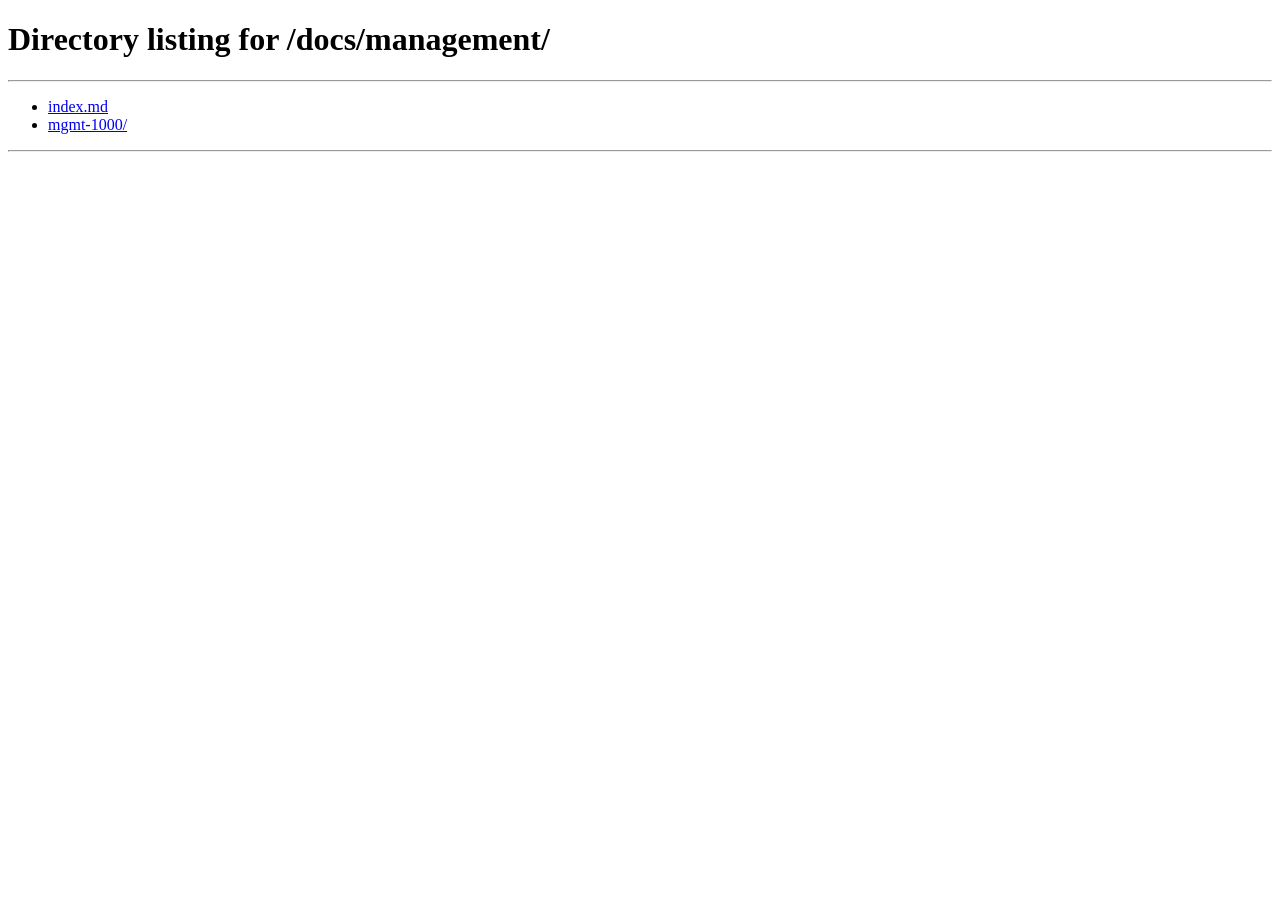
==== commit 40237a5b: "Add MGMT 1000 Chapters 1-6 and full-course study sets; remove Supply and Demand Chapters 1-6 is the " ====
--- a/docs/management/mgmt-1000/index.html
+++ b/docs/management/mgmt-1000/index.html
@@ -1,1379 +1,5 @@
-<!doctype html><html><head><meta charset=utf8><meta name=viewport content="width=device-width,initial-scale=1,viewport-fit=cover"><style>:root{color-scheme:light;box-sizing:border-box;padding-top:env(safe-area-inset-top,0px);padding-bottom:env(safe-area-inset-bottom,0px)}html{scroll-padding-top:env(safe-area-inset-top,0px)}body{margin:0;padding:0;font:14px -apple-system,BlinkMacSystemFont,sans-serif;background:#fff;color:#000}img{max-width:100%}[hidden]:not([hidden=until-found i]){display:none!important}</style></head><body>
-<title>MGMT 1000 Chapters 7–11</title>
-<meta name="claude:viewport-fit-sides" content="cover">
-<link rel="preconnect" href="https://fonts.googleapis.com">
-<link rel="preconnect" href="https://fonts.gstatic.com" crossorigin>
-<link rel="stylesheet" href="https://fonts.googleapis.com/css2?family=Bricolage+Grotesque:opsz,wght@12..96,600;12..96,800&family=IBM+Plex+Mono:wght@500&family=IBM+Plex+Sans:wght@400;500;600&family=Source+Serif+4:opsz,wght@8..60,400;8..60,600&display=swap">
-<style>
-/* Layout: one 960px study column under a sticky tab bar; index-card surfaces, a highlighter-yellow accent for "what to remember" */
-:root{
-  --bg:#EDF0F4; --surface:#FFFFFF; --surface-2:#F5F7FA; --ink:#141B26; --muted:#586374; --line:#D3DAE4;
-  --hl:#F4C542; --hl-ink:#141B26; --btn:#1C2B45; --btn-fg:#FFFFFF; --focus:#2C5BD6;
-  --ok:#1B7550; --ok-bg:#E2F2E9; --bad:#AE3828; --bad-bg:#F8E4E0;
-  --display:"Bricolage Grotesque","Arial Narrow",system-ui,sans-serif;
-  --body:"Source Serif 4",Georgia,"Times New Roman",serif;
-  --ui:"IBM Plex Sans",system-ui,-apple-system,"Segoe UI",Roboto,sans-serif;
-  --mono:"IBM Plex Mono",ui-monospace,Menlo,Consolas,monospace;
-  --r:10px;
-}
-@media (prefers-color-scheme: dark){:root:not([data-theme="light"]){
-  --bg:#0F141B; --surface:#171E28; --surface-2:#1C2430; --ink:#E5EAF1; --muted:#9AA5B5; --line:#2B3544;
-  --hl:#E9B835; --hl-ink:#141B26; --btn:#DCE4F0; --btn-fg:#121822; --focus:#7FA2FF;
-  --ok:#62C79A; --ok-bg:#15301F; --bad:#F2917F; --bad-bg:#3A1D18; color-scheme:dark}}
-:root[data-theme="dark"]{
-  --bg:#0F141B; --surface:#171E28; --surface-2:#1C2430; --ink:#E5EAF1; --muted:#9AA5B5; --line:#2B3544;
-  --hl:#E9B835; --hl-ink:#141B26; --btn:#DCE4F0; --btn-fg:#121822; --focus:#7FA2FF;
-  --ok:#62C79A; --ok-bg:#15301F; --bad:#F2917F; --bad-bg:#3A1D18; color-scheme:dark}
-
-*{box-sizing:border-box}
-body{background:var(--bg);color:var(--ink);font-family:var(--ui);font-size:15px;line-height:1.5}
-body::before{content:"";position:fixed;inset:0 0 auto;height:env(safe-area-inset-top,0px);z-index:10;background:var(--bg)}
-.wrap{max-width:960px;margin:0 auto;padding-left:max(16px,env(safe-area-inset-left,0px));padding-right:max(16px,env(safe-area-inset-right,0px))}
-button,select{font:inherit;color:inherit}
-:focus-visible{outline:3px solid var(--focus);outline-offset:2px;border-radius:6px}
-.mark{background:linear-gradient(transparent 58%,var(--hl) 58%,var(--hl) 92%,transparent 92%);padding:0 .08em}
-
-header.top{padding-block:36px 18px}
-.eyebrow{font-family:var(--mono);font-size:12px;letter-spacing:.08em;text-transform:uppercase;color:var(--muted)}
-h1{font-family:var(--display);font-weight:800;font-size:clamp(34px,6vw,52px);line-height:1.02;letter-spacing:-.02em;margin:6px 0 10px;text-wrap:balance}
-.lede{font-family:var(--body);font-size:17px;color:var(--muted);max-width:62ch;margin:0}
-
-nav.tabs{position:sticky;top:env(safe-area-inset-top,0px);z-index:5;background:var(--bg);border-bottom:1px solid var(--line)}
-.tabrow{display:flex;gap:4px;overflow-x:auto}
-.tab{appearance:none;border:0;background:none;padding:12px 14px 11px;font-weight:600;font-size:15px;color:var(--muted);cursor:pointer;border-bottom:3px solid transparent;white-space:nowrap}
-.tab[aria-selected="true"]{color:var(--ink);border-bottom-color:var(--hl)}
-.tab .n{font-family:var(--mono);font-size:11px;color:var(--muted);margin-left:6px}
-
-main{padding-block:24px 64px}
-.chips{display:flex;flex-wrap:wrap;gap:6px}
-.chip{appearance:none;border:1px solid var(--line);background:var(--surface);border-radius:999px;padding:6px 12px;font-size:13px;font-weight:500;cursor:pointer}
-.chip[aria-pressed="true"]{background:var(--btn);color:var(--btn-fg);border-color:var(--btn)}
-.btn{appearance:none;border:1px solid var(--btn);background:var(--btn);color:var(--btn-fg);border-radius:8px;padding:9px 16px;font-weight:600;font-size:14px;cursor:pointer}
-.btn.ghost{background:transparent;color:var(--ink);border-color:var(--line)}
-.btn.ghost:hover{border-color:var(--muted)}
-.btn:disabled{opacity:.45;cursor:default}
-.row{display:flex;flex-wrap:wrap;gap:8px;align-items:center}
-
-/* Summaries */
-.chapter-head{display:grid;gap:6px;margin:22px 0 18px}
-.chapter-head .num{font-family:var(--mono);font-size:12px;color:var(--muted);letter-spacing:.08em;text-transform:uppercase}
-.chapter-head h2{font-family:var(--display);font-weight:800;font-size:clamp(26px,4.4vw,36px);line-height:1.08;margin:0;text-wrap:balance}
-.chapter-head p{font-family:var(--body);font-size:17px;margin:0;max-width:65ch;color:var(--muted)}
-.sum-grid{display:grid;grid-template-columns:minmax(0,1fr) 300px;gap:28px;align-items:start}
-@media (max-width:820px){.sum-grid{grid-template-columns:minmax(0,1fr)}}
-.section{border-top:1px solid var(--line);padding-block:16px 6px}
-.section h3{display:flex;gap:10px;align-items:baseline;font-family:var(--display);font-weight:600;font-size:20px;margin:0 0 6px;text-wrap:balance}
-.section h3 .sid{font-family:var(--mono);font-size:13px;font-weight:500;color:var(--muted);flex:none}
-.section ul{margin:0;padding-left:20px;font-family:var(--body);font-size:16px;line-height:1.6;max-width:66ch}
-.section li{margin-bottom:6px}
-.section li b{font-weight:600;background:linear-gradient(transparent 62%,color-mix(in srgb,var(--hl) 55%,transparent) 62%)}
-aside.terms{background:var(--surface);border:1px solid var(--line);border-radius:var(--r);padding:16px;position:sticky;top:calc(env(safe-area-inset-top,0px) + 64px);max-height:calc(100vh - 90px);overflow:auto}
-@media (max-width:820px){aside.terms{position:static;max-height:none}}
-aside.terms h4{margin:0 0 10px;font-family:var(--mono);font-weight:500;font-size:12px;letter-spacing:.08em;text-transform:uppercase;color:var(--muted)}
-aside.terms dl{margin:0;display:grid;gap:10px}
-aside.terms dt{font-weight:600;font-size:14px}
-aside.terms dd{margin:0;font-size:13.5px;color:var(--muted);line-height:1.45}
-.sum-actions{margin-top:20px}
-
-/* Flashcards */
-.fc-tools{display:flex;flex-wrap:wrap;gap:12px;justify-content:space-between;align-items:center;margin-bottom:18px}
-.toggle{display:inline-flex;align-items:center;gap:8px;font-size:14px;cursor:pointer;user-select:none}
-.toggle input{width:18px;height:18px;accent-color:var(--btn)}
-.stage{perspective:1400px;max-width:720px;margin:0 auto}
-.card{position:relative;width:100%;min-height:300px;cursor:pointer;transform-style:preserve-3d;transition:transform .45s cubic-bezier(.2,.7,.2,1);border:0;background:none;padding:0;display:block;text-align:center}
-.card.flipped{transform:rotateY(180deg)}
-.face{position:absolute;inset:0;backface-visibility:hidden;-webkit-backface-visibility:hidden;background:var(--surface);border:1px solid var(--line);border-radius:14px;box-shadow:0 1px 0 var(--line),0 10px 30px -18px rgba(10,20,40,.35);display:flex;flex-direction:column;justify-content:center;align-items:center;padding:36px 28px;gap:12px;overflow:auto}
-.face.back{transform:rotateY(180deg)}
-.face .lab{position:absolute;top:14px;left:16px;font-family:var(--mono);font-size:11px;letter-spacing:.08em;text-transform:uppercase;color:var(--muted)}
-.face .tag{position:absolute;top:14px;right:16px;font-family:var(--mono);font-size:11px;color:var(--muted)}
-.face .known{position:absolute;bottom:14px;right:16px;font-size:12px;font-weight:600;color:var(--ok)}
-.face .txt-term{font-family:var(--display);font-weight:800;font-size:clamp(26px,5vw,38px);line-height:1.1;text-wrap:balance}
-.face .txt-def{font-family:var(--body);font-size:clamp(17px,2.6vw,21px);line-height:1.5;max-width:46ch;text-wrap:pretty}
-.face .hint{font-size:12px;color:var(--muted)}
-@media (prefers-reduced-motion: reduce){.card{transition:none}}
-.fc-nav{display:flex;justify-content:space-between;align-items:center;gap:10px;max-width:720px;margin:16px auto 0;flex-wrap:wrap}
-.counter{font-family:var(--mono);font-size:14px;font-variant-numeric:tabular-nums}
-.bar{height:4px;background:var(--line);border-radius:4px;max-width:720px;margin:14px auto 0;overflow:hidden}
-.bar i{display:block;height:100%;background:var(--hl);width:0;transition:width .25s}
-.sort{display:flex;gap:8px;justify-content:center;margin-top:14px;flex-wrap:wrap}
-.btn.learn{background:transparent;color:var(--bad);border-color:var(--bad)}
-.btn.know{background:transparent;color:var(--ok);border-color:var(--ok)}
-.tally{text-align:center;color:var(--muted);font-size:13px;margin-top:10px}
-.kbd{font-family:var(--mono);font-size:11px;border:1px solid var(--line);border-radius:4px;padding:1px 5px;background:var(--surface-2)}
-.empty{max-width:560px;margin:30px auto;text-align:center;background:var(--surface);border:1px dashed var(--line);border-radius:14px;padding:30px 22px}
-
-/* Tests */
-.test-list{display:grid;grid-template-columns:repeat(auto-fill,minmax(250px,1fr));gap:12px}
-.tcard{background:var(--surface);border:1px solid var(--line);border-radius:var(--r);padding:16px;display:flex;flex-direction:column;gap:8px}
-.tcard h3{margin:0;font-family:var(--display);font-weight:600;font-size:19px;line-height:1.2}
-.tcard .meta{font-size:13px;color:var(--muted)}
-.tcard .best{font-family:var(--mono);font-size:12px;color:var(--muted)}
-.tcard .best b{color:var(--ink);font-weight:500}
-.tcard .btn{margin-top:auto;align-self:flex-start}
-.group-label{font-family:var(--mono);font-size:12px;letter-spacing:.08em;text-transform:uppercase;color:var(--muted);margin:22px 0 10px}
-.group-label:first-child{margin-top:0}
-.intro-note{font-family:var(--body);font-size:16px;color:var(--muted);max-width:64ch;margin:0 0 18px}
-
-.test-head{display:flex;flex-wrap:wrap;gap:10px;justify-content:space-between;align-items:flex-end;margin-bottom:8px}
-.test-head h2{font-family:var(--display);font-weight:800;font-size:clamp(24px,4vw,32px);margin:0;line-height:1.1}
-.qsec{margin-top:26px}
-.qsec > h3{font-family:var(--display);font-weight:600;font-size:18px;margin:0 0 4px}
-.qsec > p{margin:0 0 12px;color:var(--muted);font-size:13.5px}
-.q{background:var(--surface);border:1px solid var(--line);border-radius:var(--r);padding:16px 18px;margin-bottom:10px}
-.q .qtop{display:flex;justify-content:space-between;gap:10px;font-family:var(--mono);font-size:11.5px;color:var(--muted);margin-bottom:6px}
-.q .stem{font-family:var(--body);font-size:17px;line-height:1.5;margin:0 0 12px}
-.q .stem em{font-style:normal;color:var(--muted);font-size:15px;display:block;margin-bottom:4px;font-family:var(--ui)}
-.opts{display:grid;gap:8px}
-.opts.two{grid-template-columns:1fr 1fr}
-.opt{appearance:none;text-align:left;border:1px solid var(--line);background:var(--surface-2);border-radius:8px;padding:10px 12px;cursor:pointer;font-size:14.5px;line-height:1.4;display:flex;gap:10px;align-items:flex-start}
-.opt .k{font-family:var(--mono);font-size:12px;color:var(--muted);flex:none;width:16px;padding-top:2px}
-.opt:hover{border-color:var(--muted)}
-.opt[aria-pressed="true"]{border-color:var(--btn);box-shadow:inset 0 0 0 1px var(--btn);background:var(--surface)}
-.opt.is-right{border-color:var(--ok);background:var(--ok-bg);box-shadow:none}
-.opt.is-wrong{border-color:var(--bad);background:var(--bad-bg);box-shadow:none}
-.graded .opt{cursor:default}
-.mrow{display:grid;grid-template-columns:minmax(0,1fr) 230px;gap:12px;align-items:center;padding:10px 0;border-top:1px solid var(--line)}
-.mrow:first-of-type{border-top:0}
-.mrow .def{font-family:var(--body);font-size:15.5px;line-height:1.45}
-.mrow select{width:100%;padding:8px 10px;border-radius:8px;border:1px solid var(--line);background:var(--surface-2)}
-.mrow.is-right select{border-color:var(--ok);background:var(--ok-bg)}
-.mrow.is-wrong select{border-color:var(--bad);background:var(--bad-bg)}
-.mrow .fix{grid-column:1/-1;font-size:13px;color:var(--bad)}
-@media (max-width:560px){.mrow{grid-template-columns:minmax(0,1fr)}.opts.two{grid-template-columns:1fr}}
-.feedback{margin-top:10px;font-size:14px;line-height:1.5;padding:10px 12px;border-radius:8px;background:var(--surface-2);border-left:3px solid var(--muted)}
-.feedback.ok{border-left-color:var(--ok)}
-.feedback.bad{border-left-color:var(--bad)}
-.feedback b{font-weight:600}
-.verdict{font-weight:600}
-.verdict.ok{color:var(--ok)}.verdict.bad{color:var(--bad)}
-
-.submitbar{position:sticky;bottom:0;margin-top:18px;background:var(--bg);border-top:1px solid var(--line);padding-block:12px calc(12px + env(safe-area-inset-bottom,0px));display:flex;justify-content:space-between;align-items:center;gap:10px;flex-wrap:wrap}
-.submitbar .count{font-family:var(--mono);font-size:13px;font-variant-numeric:tabular-nums;color:var(--muted)}
-.warn{font-size:13px;color:var(--bad)}
-
-.result{background:var(--surface);border:1px solid var(--line);border-radius:14px;padding:20px;margin:16px 0 6px;display:grid;grid-template-columns:auto minmax(0,1fr);gap:20px;align-items:center}
-@media (max-width:560px){.result{grid-template-columns:minmax(0,1fr)}}
-.score{font-family:var(--display);font-weight:800;font-size:56px;line-height:1;font-variant-numeric:tabular-nums}
-.score small{font-size:20px;color:var(--muted);font-weight:600}
-.result .breakdown{display:flex;flex-wrap:wrap;gap:8px 18px;font-size:14px;color:var(--muted);margin:6px 0 12px}
-.result .breakdown b{color:var(--ink);font-variant-numeric:tabular-nums}
-.result .msg{font-family:var(--body);font-size:16px;margin:0}
-footer.src{font-size:12.5px;color:var(--muted);padding-block:0 40px}
-footer.src a{color:inherit}
-.tab .sm{display:none}
-@media (max-width:480px){.tab{padding:12px 9px 11px;font-size:14px}.tab .n{display:none}.tab .lg{display:none}.tab .sm{display:inline}}
-/* Case study */
-.case-head{display:flex;flex-wrap:wrap;gap:12px;justify-content:space-between;align-items:flex-end;margin-bottom:16px}
-.case-head .ch-text{min-width:0;flex:1 1 360px}
-.case-head h2{font-family:var(--display);font-weight:800;font-size:clamp(24px,4vw,32px);margin:4px 0 6px;line-height:1.1;text-wrap:balance}
-.case-head .intro-note{margin:0}
-.case-grid{display:grid;grid-template-columns:minmax(0,1fr) minmax(0,1fr);gap:20px;align-items:start}
-@media (max-width:900px){.case-grid{grid-template-columns:minmax(0,1fr)}}
-.stmts{display:grid;gap:12px;position:sticky;top:calc(env(safe-area-inset-top,0px) + 58px);max-height:calc(100vh - 74px);overflow:auto;padding-bottom:6px}
-@media (max-width:900px){.stmts{position:static;max-height:none;overflow:visible}}
-.stmt{background:var(--surface);border:1px solid var(--line);border-radius:var(--r);padding:14px 16px;overflow-x:auto}
-.stmt h3{margin:0;font-family:var(--display);font-weight:600;font-size:18px}
-.stmt .stmt-sub{font-size:12.5px;color:var(--muted);margin:2px 0 10px}
-.stmt table{width:100%;border-collapse:collapse;font-size:14px;font-variant-numeric:tabular-nums}
-.stmt th{font-family:var(--mono);font-weight:500;font-size:12px;color:var(--muted);text-align:right;padding:4px 8px 6px 12px;border-bottom:1px solid var(--line)}
-.stmt td{padding:3px 0;vertical-align:bottom}
-.stmt td.v{text-align:right;padding:3px 8px 3px 12px;white-space:nowrap;font-family:var(--mono);font-size:13.5px}
-.stmt .cur{background:color-mix(in srgb,var(--hl) 13%,transparent)}
-.stmt tr.sec td{font-family:var(--mono);font-weight:500;padding-top:12px;font-size:11.5px;letter-spacing:.08em;text-transform:uppercase;color:var(--muted)}
-.stmt tr.ind td:first-child{padding-left:14px}
-.stmt tr.sub td{font-weight:600}
-.stmt tr.sub td.v{border-top:1px solid var(--ink)}
-.stmt tr.tot td{font-weight:700}
-.stmt tr.tot td.v{border-top:1px solid var(--ink);border-bottom:3px double var(--ink)}
-.stmt tr.memo td{color:var(--muted);font-size:13px;padding-top:12px}
-details.fsheet{background:var(--surface);border:1px solid var(--line);border-radius:var(--r);padding:10px 16px}
-details.fsheet summary{cursor:pointer;font-weight:600}
-.fs-note{font-size:13px;color:var(--muted);margin:10px 0 4px}
-.fsheet dl{display:grid;grid-template-columns:minmax(0,auto) minmax(0,1fr);gap:6px 14px;margin:4px 0 6px;font-size:14px}
-@media (max-width:560px){.fsheet dl{grid-template-columns:minmax(0,1fr)}.fsheet dd{margin-bottom:6px}}
-.fsheet dt{font-weight:600}
-.fsheet dd{margin:0;font-family:var(--mono);font-size:12.5px;line-height:1.5}
-.cqs{min-width:0}
-.ans-row{display:flex;align-items:center;gap:8px;flex-wrap:wrap}
-.ans-row input{font-family:var(--mono);font-size:16px;width:160px;max-width:100%;padding:8px 10px;border:1px solid var(--line);border-radius:8px;background:var(--surface-2);color:var(--ink);font-variant-numeric:tabular-nums}
-.ans-row .unit{font-size:14px;color:var(--muted)}
-.cq.is-right input{border-color:var(--ok);background:var(--ok-bg)}
-.cq.is-wrong input{border-color:var(--bad);background:var(--bad-bg)}
-details.hint{margin-top:10px;font-size:13px;color:var(--muted)}
-details.hint summary{cursor:pointer;font-weight:500}
-details.hint div{font-family:var(--mono);font-size:12.5px;margin-top:4px}
-.work{font-family:var(--mono);font-size:13px;line-height:1.6;margin-top:4px;overflow-wrap:anywhere}
-</style>
-
-<header class="top wrap">
-  <a href="../" style="display:inline-block;margin-bottom:14px;font-size:14px;color:var(--muted)">&larr; Study Hub: Management</a>
-  <div class="eyebrow">MGMT 1000 · Introduction to Management · Chapters 7–11</div>
-  <h1><span class="mark">MGMT 1000</span> Chapters 7–11</h1>
-  <p class="lede">Chapter summaries, flashcards, practice tests, and financial-statement case study practice for the second half of the University of Guelph open textbook by Rodenburg, Conway &amp; Dajka.</p>
-</header>
-
-<nav class="tabs" aria-label="Study modes">
-  <div class="wrap tabrow" role="tablist">
-    <button class="tab" role="tab" id="tab-summaries" data-tab="summaries" aria-controls="panel-summaries">Summaries</button>
-    <button class="tab" role="tab" id="tab-flashcards" data-tab="flashcards" aria-controls="panel-flashcards">Flashcards<span class="n" id="fc-total"></span></button>
-    <button class="tab" role="tab" id="tab-tests" data-tab="tests" aria-controls="panel-tests"><span class="lg">Practice t</span><span class="sm">T</span>ests<span class="n">7</span></button>
-    <button class="tab" role="tab" id="tab-case" data-tab="case" aria-controls="panel-case">Case study</button>
-  </div>
-</nav>
-
-<main class="wrap">
-  <section id="panel-summaries" role="tabpanel" aria-labelledby="tab-summaries">
-    <div class="chips" id="sum-chips" aria-label="Choose a chapter"></div>
-    <div id="sum-body"></div>
-  </section>
-
-  <section id="panel-flashcards" role="tabpanel" aria-labelledby="tab-flashcards" hidden>
-    <div class="fc-tools">
-      <div class="chips" id="fc-chips" aria-label="Choose cards"></div>
-      <div class="row">
-        <label class="toggle"><input type="checkbox" id="fc-deffirst"> Definition first</label>
-        <label class="toggle"><input type="checkbox" id="fc-learning"> Still learning only</label>
-      </div>
-    </div>
-    <div id="fc-area"></div>
-  </section>
-
-  <section id="panel-tests" role="tabpanel" aria-labelledby="tab-tests" hidden>
-    <div id="test-area"></div>
-  </section>
-
-  <section id="panel-case" role="tabpanel" aria-labelledby="tab-case" hidden>
-    <div id="case-area"></div>
-  </section>
-</main>
-
-<footer class="src wrap">
-  Source: <a href="https://books.lib.uoguelph.ca/mgmt1000/" target="_blank" rel="noopener">Introduction to Management</a>, Kathleen Rodenburg, Michael Conway &amp; Karley Dajka, University of Guelph, CC BY 4.0. Summaries and questions are paraphrased study aids. Case-study companies are fictional and their statements are generated for practice. Check your course outline for what your exam covers.
-</footer>
-
-<script>
-const CH = [];
-CH.push({n:7, title:"Managing Human Resources and Labour Relations",
- overview:"How firms plan for, recruit, select, train, evaluate, and pay employees, and how unions and collective bargaining shape the employment relationship.",
- sections:[
-  ["7.1","What Is Human Resources?",[
-   "<b>Human resource (HR) management</b> is the process of hiring, developing, motivating, and evaluating employees to achieve organizational goals. HR decisions follow from the firm’s business model, with the aim of making employees a source of competitive advantage.",
-   "The HR process runs in order: job analysis and design → HR planning and forecasting → recruitment → selection → training and development → performance planning and evaluation → compensation and benefits. It is sequential because people can’t be trained or paid until they are selected and placed.",
-   "A <b>job analysis</b> studies the tasks needed to do a job well. Its results feed the <b>job description</b> (the job’s tasks and responsibilities) and the <b>job specification</b> (the skills, knowledge, and abilities a person needs to fill it). Table 7.1 shows both for a college recruiter.",
-   "An <b>HR demand forecast</b> estimates how many people the firm will need at a future time. An <b>internal supply forecast</b> estimates how many current employees will be available to fill those jobs. Alcon Labs had to decide whether a new product needed more sales reps.",
-   "<b>Succession planning</b> reviews managers’ performance to find people who can be promoted into vacancies; Best Buy used it to cut turnover, and its store general managers average five years in the job. A <b>contingent worker</b> wants to work, but not on a permanent, continuous basis (for example, extra help for the holidays)."]],
-  ["7.2","Employee Recruitment",[
-   "Applicants come from the <b>internal labour market</b> (current employees, often found through an HR information system; promotions and transfers are the usual result) or the <b>external labour market</b> (people outside the firm).",
-   "<b>Recruitment</b> is attracting qualified people to form an applicant pool. Methods include print, radio, web, and TV ads; <b>job fairs</b> (one- or two-day corporate open houses); college recruiting; and online job boards like Indeed and Glassdoor, where software scans résumés for keywords.",
-   "Referrals and social networks matter, especially for managerial and professional roles. LinkedIn is the most popular professional network, with more than 930 million members, and rests on the idea of no more than six degrees of separation. It also raises privacy questions.",
-   "<b>Recruitment branding</b> presents an accurate and positive image of the firm to recruits. A <b>realistic job preview</b> tells candidates the realities of the job and company (standards, promotion chances, culture) so they can judge fit."]],
-  ["7.3","Employee Selection",[
-   "<b>Selection</b> determines which applicants have the qualifications to succeed. In the <b>successive hurdles approach</b>, an applicant can be rejected at any step; clearing every hurdle usually leads to an offer.",
-   "Steps: initial screening (application or résumé and a brief interview of 30 minutes or less) → employment testing (Wonderlic tests of cognitive ability, motivation potential, and knowledge and skills; personality assessments like Yankee Candle’s) → selection interview → background and reference checks → physical exam and drug testing → decision to hire.",
-   "The <b>selection interview</b> is the most widely used hiring tool. It probes experience, skills, education, and career interests, and may pose realistic job situations. W.L. Gore listens for answers that reveal poor teamwork or complaining.",
-   "The decision to hire is nearly always made by the new employee’s manager, and the offer may depend on passing a physical or drug test.",
-   "Firms should treat applicants like customers. Ritz-Carlton greets applicants with a “warm welcome” and “fond farewell,” sends every applicant a thank-you note, and gives new hires seven days of training. Its motto: “We Are Ladies and Gentlemen Serving Ladies and Gentlemen.”"]],
-  ["7.4","Employee Training & Development",[
-   "<b>Training and development</b> are learning situations in which employees gain knowledge or skills that improve job performance. Training happens on the job or off the job.",
-   "<b>Orientation</b> starts new-employee training: a formal program (often a half-day class on company history, values, policies, customers, and products), then a more informal job orientation by the supervisor that may last days or weeks.",
-   "On-the-job methods: job instruction, <b>coaching</b> (guidance from experienced employees), special projects, <b>job rotation</b> (moving through several jobs over time, like Walmart’s management trainees), <b>apprenticeship</b> (job plus classroom training for up to four years in skilled trades), and <b>mentoring</b> (a senior person shares job and career advice; inexpensive, with instant feedback, and possible at a distance as at Dow Chemical).",
-   "Off-the-job methods: classroom work (cases, role-play, lectures), e-learning, <b>programmed instruction</b> (online, self-paced, highly structured modules, used by Union Pacific), and <b>simulation</b> (such as American Airlines’ flight simulator, which transfers learning directly to the job).",
-   "International assignments add challenges for expatriates: schools, housing, medical care, banking, transportation, government forms, and community life. KPMG has every employee and partner affirm its Code of Conduct each year."]],
-  ["7.5","Performance Planning & Evaluation",[
-   "A <b>performance appraisal</b> compares actual performance with expected performance to measure an employee’s contribution and to guide decisions on training, pay, promotion, and job changes.",
-   "The process: the manager sets standards → the employee works to meet them → the supervisor evaluates output quality and quantity plus job knowledge, initiative, relationships, attendance, and punctuality → reward or job-change decisions follow. Unsatisfactory work can lead to a <b>performance improvement plan</b> listing what must improve, by when, and what happens if it doesn’t.",
-   "Rewards are positive feedback that reinforce good performance. Most companies have moved from annual reviews toward continuous, real-time feedback.",
-   "Appraisal information comes from rating scales (such as a behaviour-based scale where 9 is outstanding and 1 is unacceptable), supervisor logs of job incidents, and sales or production statistics."]],
-  ["7.6","Employee Compensation & Benefits",[
-   "<b>Compensation</b> includes pay and benefits and is closely tied to appraisals. Internal influences: pay rises with skills, experience, and job level, and jobs of equal importance get similar pay (two machine operators both at $21/hour). External influences: competitors’ wages. Firms can pay at, above, or below the going rate.",
-   "<b>Direct pay</b> is wages or salary; <b>indirect pay</b> is benefits and services. <b>Base pay</b> (hourly rate or salary) doesn’t depend on output; commissions and incentive pay can be added.",
-   "Accelerated commission example: $1,000 base, plus 3% on the first $50,000 of sales, 4% on the next $30,000, and 5% on sales beyond $80,000. At $160,000 in sales: $1,000 + $1,500 + $1,200 + $4,000 = <b>$7,700</b>.",
-   "<b>Bonuses</b> reward reaching specific goals. <b>Profit-sharing</b> pays employees part of the firm’s profit, usually once a year; Choice Homes gives everyone the same share.",
-   "Some indirect pay is required by law (the text’s U.S. examples: unemployment compensation, workers’ compensation, Social Security). Optional benefits include paid time off, health, dental, and vision insurance, retirement savings, pensions, and stock options. Some firms let employees mix and match benefits.",
-   "Starbucks gave part-time workers health benefits and stock options. Howard Schultz made 220 pitches to raise $2.8 million and was turned down in all but 12. Turnover fell to 15% for store managers and 65% for part-timers, against 200–300% at McDonald’s and Taco Bell."]],
-  ["7.7","The Labour Relations Process",[
-   "A <b>labour union</b> represents workers in dealing with management over wages, hours, and working conditions. The labour relations process has three phases: union organizing, negotiating a labour agreement (<b>collective bargaining</b>), and administering the agreement, mainly by handling grievances.",
-   "The labour movement has local unions (about 60,000), national and international unions (about 75), and two federations. U.S. membership fell from 20.1% of workers (17.7 million) in 1983 to 10.7% (14.8 million) in 2017.",
-   "A <b>local union</b> represents workers at a plant or in an area. Its three main functions are collective bargaining (every three or four years), worker relations and membership services, and community and political activities. A <b>shop steward</b> is an elected union official who represents members to management when workers have complaints.",
-   "National unions range from a few thousand members to over a million (Teamsters); their number has fallen mostly through mergers (PACE, 1999).",
-   "Organizing: an organizer asks workers to sign <b>authorization cards</b> showing interest in union representation. Employers may speak against unions, but it is illegal to interfere directly with card signing or coerce employees.",
-   "Bargaining teams exchange proposals and counterproposals over several rounds. The contract must be approved by top management and ratified by members; it is then legally binding and covers union security, management rights, wages, benefits, and job security."]]
- ],
- terms:[
-  ["Human resource management","The process of hiring, developing, motivating, and evaluating employees to achieve organizational goals."],
-  ["Job analysis","A study of the tasks required to do a job well."],
-  ["Job description","A list of the tasks and responsibilities of a job."],
-  ["Job specification","The skills, knowledge, and abilities a person must have to fill a job."],
-  ["HR demand forecast","An estimate of the number of people the organization will need at a future time."],
-  ["Internal supply forecast","An estimate of how many current employees will be available to fill jobs at a future time."],
-  ["Succession planning","Reviewing managers’ performance to identify people who can fill vacancies and be promoted."],
-  ["Contingent worker","Someone who wants to work, but not on a permanent, continuous basis."],
-  ["Internal labour market","Employees currently employed by the firm, a source of applicants through promotions and transfers."],
-  ["External labour market","The pool of potential applicants outside the firm."],
-  ["Recruitment","The process of attracting qualified people to form an applicant pool."],
-  ["Job fair","A one- or two-day event where applicants learn about job openings, tour the firm, and are encouraged to apply."],
-  ["Recruitment branding","Presenting an accurate and positive image of the firm to those being recruited."],
-  ["Realistic job preview","Information that tells candidates the realities of the job and the firm so they can judge it accurately."],
-  ["Selection","Determining which applicants have the qualifications needed to succeed on the job."],
-  ["Successive hurdles approach","A selection process in which an applicant can be rejected at any step and must clear every step to get an offer."],
-  ["Selection interview","An in-depth discussion of an applicant’s experience, skills, education, and career interests; the most widely used hiring tool."],
-  ["Training and development","Learning situations in which employees gain knowledge or skills to improve job performance."],
-  ["Orientation","Getting a new employee ready to perform, through a formal company program and a job briefing from the supervisor."],
-  ["Coaching","Guidance given to new employees by experienced ones."],
-  ["Job rotation","Reassigning workers to several different jobs over time."],
-  ["Apprenticeship","On-the-job instruction combined with classroom training, lasting up to four years, common in the skilled trades."],
-  ["Mentoring","A senior manager or experienced employee giving job- and career-related information to a mentee."],
-  ["Programmed instruction","An online, self-paced, highly structured training method that presents concepts and problems in modules."],
-  ["Simulation","Training on a scaled-down or mock version of the real task, such as a flight simulator."],
-  ["Performance appraisal","Comparing actual with expected performance to judge an employee’s contribution and guide pay, training, and promotion decisions."],
-  ["Performance improvement plan","A plan listing the behaviours to improve, the milestones and time frame, and what happens if performance doesn’t improve."],
-  ["Direct pay","The wage or salary an employee receives."],
-  ["Indirect pay","Employee benefits and services, such as pensions, health insurance, and vacation time."],
-  ["Base pay","An hourly rate or salary received regardless of output level."],
-  ["Profit-sharing plan","A plan that pays employees a portion of the firm’s profit, usually once a year."],
-  ["Labour union","An organization that represents workers in dealing with management over wages, hours, and working conditions."],
-  ["Collective bargaining","Negotiating a labour agreement on pay and working arrangements acceptable to both union and management."],
-  ["Shop steward","An elected union official who represents members to management when workers have complaints."],
-  ["Authorization cards","Cards workers sign to show they want a union to represent them."]
- ],
- mc:[
-  ["Which list puts the first four steps of the HR process in the correct order?","Job analysis and design, HR planning, recruitment, selection",["Recruitment, job analysis, selection, HR planning","Selection, recruitment, training, job analysis","HR planning, selection, recruitment, job analysis"],"The process is sequential: you can’t recruit before you know what jobs you need, or train before you select."],
-  ["A document listing the tasks and responsibilities of a job is a:","Job description",["Job specification","Job analysis","Performance appraisal"],"The job specification lists the skills and qualifications a person needs instead."],
-  ["“Bachelor’s degree in HR, two years’ experience, proficient in Excel” belongs in the:","Job specification",["Job description","Realistic job preview","Performance improvement plan"],"Qualifications a person must have go in the job specification."],
-  ["Estimating how many current employees will be available to fill jobs next year is a(n):","Internal supply forecast",["HR demand forecast","Job analysis","Succession plan"],"The demand forecast estimates how many people will be needed in total."],
-  ["Best Buy reviews managers’ performance to identify who can be promoted into vacancies. This is:","Succession planning",["Job rotation","Recruitment branding","Collective bargaining"],"Succession planning prepares people to fill future vacancies."],
-  ["A store hires an experienced contractor only for the holiday season. That person is a:","Contingent worker",["Shop steward","Mentor","Apprentice"],"Contingent workers want to work, but not on a permanent, continuous basis."],
-  ["Promotions and job transfers are the most common results of:","Internal recruiting",["External recruiting","College recruiting","Job fairs"],"They draw on the internal labour market."],
-  ["Recruitment branding means:","Presenting an accurate and positive image of the firm to recruits",["Putting the company logo on job ads","Recruiting only from rival brands","Paying recruiters a commission per hire"],"It often includes a realistic job preview."],
-  ["In the successive hurdles approach to selection:","An applicant can be rejected at any step, and clearing all steps usually leads to an offer",["Every applicant gets an interview","Only the final interview matters","Applicants choose which steps to complete"],"Each step is a hurdle the applicant must clear."],
-  ["What is the most widely used tool for making hiring decisions?","The selection interview",["Drug testing","Reference checks","Wonderlic tests"],"It assesses experience, skills, communication, and motivation in depth."],
-  ["Wonderlic pre-employment tests assess:","Cognitive ability, motivation potential, and knowledge and skills",["Only typing speed","Credit history and legal record","Physical fitness"],"The suite can be used for each phase of hiring."],
-  ["Who nearly always makes the final decision to hire?","The manager the new employee will report to",["The HR department","The CEO","The union steward"],"The offer may still depend on a physical exam or drug test."],
-  ["Walmart management trainees spend time in merchandising, customer service, credit, and HR. This is:","Job rotation",["Apprenticeship","Programmed instruction","Simulation"],"Job rotation reassigns workers to several jobs over time."],
-  ["Training that combines on-the-job instruction and classroom work for up to four years in the skilled trades is:","An apprenticeship",["Mentoring","Orientation","Coaching"],"Carpentry, plumbing, and electrical work commonly use apprenticeships."],
-  ["American Airlines pilots practise hazardous manoeuvres in a mock cockpit. This is:","Simulation",["Job rotation","Mentoring","Programmed instruction"],"Simulation allows a direct transfer of learning to the job without risk."],
-  ["Union Pacific’s self-paced, highly structured online training modules are an example of:","Programmed instruction",["Apprenticeship","Coaching","A job fair"],"It suits a workforce spread across a large area and saves travel costs."],
-  ["An employee whose work is unsatisfactory may be placed on a:","Performance improvement plan",["Profit-sharing plan","Succession plan","Realistic job preview"],"It sets out what must improve, by when, and the consequences."],
-  ["A salesperson earns $1,000 base pay plus 3% on the first $50,000 of sales, 4% on the next $30,000, and 5% on sales above $80,000. What is the pay on $160,000 of sales?","$7,700",["$6,700","$8,000","$9,000"],"$1,000 + $1,500 (3% × 50,000) + $1,200 (4% × 30,000) + $4,000 (5% × 80,000) = $7,700."],
-  ["Pensions, health insurance, and vacation time are examples of:","Indirect pay",["Direct pay","Base pay","Commission"],"Direct pay is the wage or salary itself."],
-  ["Which is NOT one of the three phases of the labour relations process?","Recruiting union leaders from management",["Union organizing","Negotiating the labour agreement","Administering the agreement"],"Administering the agreement is mostly handling grievances."],
-  ["An elected union official who represents members to management when workers have complaints is a:","Shop steward",["Mentor","Broker","Contingent worker"],"For most members, local officials like stewards are their main union contact."],
-  ["Before a negotiated union contract becomes legally binding, it must be:","Approved by top management and ratified by union members",["Signed by the federal government","Approved by a job fair","Reviewed by competitors"],"Once both sides approve, it covers wages, benefits, job security, and more."],
-  ["During a union organizing campaign, it is illegal for an employer to:","Directly interfere with card signing or coerce employees",["Speak out against unions in letters","Hold employee assemblies","Put up posters about its position"],"Employers commonly resist, but they can’t interfere directly or coerce."],
-  ["Investors doubted Howard Schultz’s plan to give part-time Starbucks staff benefits. What happened?","Turnover dropped well below rivals’ levels",["Starbucks went bankrupt","Part-timers declined the benefits","Turnover rose to 300%"],"Part-time turnover was 65%, versus 200–300% at McDonald’s and Taco Bell."]
- ],
- tf:[
-  ["The HR process is sequential because employees can’t be trained or paid until they are selected.",true,"Each step depends on the one before."],
-  ["A job specification lists a job’s tasks and responsibilities.",false,"That’s the job description; the specification lists required skills and abilities."],
-  ["The external labour market consists of the firm’s current employees.",false,"Current employees make up the internal labour market."],
-  ["LinkedIn is based on the idea that any two people are linked by no more than six degrees of separation.",true,"It has more than 930 million members."],
-  ["The initial screening interview is usually 30 minutes or less.",true,"It follows the application form or résumé."],
-  ["The decision to hire is usually made by the HR department.",false,"It is nearly always made by the new employee’s manager."],
-  ["Mentoring is expensive and gives slow feedback.",false,"It’s inexpensive and gives instantaneous feedback."],
-  ["Most companies have moved away from annual-only reviews toward continuous, real-time feedback.",true,"This speeds up skill development."],
-  ["On the textbook’s behaviour-based rating scale, a 1 means outstanding performance.",false,"9 is outstanding; 1 is very poor to unacceptable."],
-  ["Jobs of equal importance to the firm are usually paid at similar rates.",true,"The text’s example is two machine operators both paid $21 an hour."],
-  ["Profit-sharing is usually paid once a year.",true,"It’s based on annual company financial performance."],
-  ["U.S. union membership fell from 20.1% of workers in 1983 to 10.7% in 2017.",true,"Membership is now about half what it once was."],
-  ["Collective bargaining typically happens every year.",false,"It takes place every three or four years."],
-  ["Ritz-Carlton employees go through seven days of training before working in a hotel.",true,"Two of those days focus on the company’s values and philosophy."],
-  ["A realistic job preview shows only the most attractive parts of a job.",false,"It informs candidates of the organizational realities so they can evaluate the job accurately."]
- ]});
-
-CH.push({n:8, title:"Operations Management",
- overview:"How manufacturers and service firms turn inputs into outputs: types of production, technology, capacity and location planning, scheduling with Gantt and PERT charts, and total quality management.",
- sections:[
-  ["8.1","Defining Operations Management",[
-   "Every firm must find the most efficient and effective way to produce its goods or services. Customers expect high quality, reasonable prices, and timely delivery, so manufacturers automate, improve processes, focus on quality control, and work closely with suppliers. Service firms use tools like mobile banking and online courses.",
-   "Operations management creates four types of <b>utility</b> for customers: <b>time</b> (available when needed), <b>place</b> (convenient location), <b>ownership or possession</b> (the benefit of owning it), and <b>form</b> (raw materials transformed into a finished good)."]],
-  ["8.2","Manufacturing Process",[
-   "<b>Operations management</b> covers all the activities that transform a product idea into a finished product, including planning and controlling the systems that produce goods and services. The upper-level manager who directs this is the <b>operations manager</b>.",
-   "The transformation process turns inputs (materials, labour, money, information) into outputs (goods and services).",
-   "<b>Due diligence</b> is the action directors or managers take to make sure potential risks and errors are mitigated.",
-   "Manufacturers must keep improving efficiency: focus on quality, hold down material and labour costs, and eliminate costs that add no value to the finished product."]],
-  ["8.3","Service Processes",[
-   "Canada has shifted from goods to services. About 10% of Canadian workers were in manufacturing in 2017, down from 30% in 1950, and services account for about 80% of jobs.",
-   "Three differences between manufacturing and services: <b>intangibility</b> (services can’t be touched), <b>customization</b> (goods are mostly standardized; services are often tailored, like a haircut), and <b>customer contact</b> (many services are bought and consumed at the same time).",
-   "Burger King operates in 100 countries, serves over 11 million customers a day, and bought Tim Hortons in December 2014 for $12 billion, becoming the third-largest fast-food chain. It moved its headquarters to Canada to lower its corporate taxes."]],
-  ["8.4","Types of Operation Processes",[
-   "<b>Make-to-order</b>: goods are customized to each buyer’s specifications; low volume, high variety, and longer cycles (print and sign shops).",
-   "<b>Mass production</b> (make-to-stock): high volumes of identical goods made in advance based on forecasts and held in inventory. Cycles are shorter, and it benefits from <b>economies of scale</b>, the lower cost per unit that comes from producing more units.",
-   "<b>Mass customization</b> combines customization with mass-production efficiency, often by mass-producing up to a cut-off point and then customizing (NikeiD, Levi’s online fitting, custom M&amp;M’s). It doesn’t suit everything; few people want custom detergent.",
-   "<b>Just-in-time (JIT)</b> production has materials arrive just as they are needed, cutting inventory holding costs. It requires close communication and cooperation with suppliers. Print-on-demand textbooks are an example.",
-   "<b>Computer-aided design (CAD)</b> lets engineers design and test digitally; PowerSki made 400+ design changes this way. <b>Computer-aided manufacturing (CAM)</b> determines the production steps and instructs the machines, much like a 3-D printer. <b>Computer-integrated manufacturing (CIM)</b> extends CAD/CAM to order entry, inventory, warehousing, and shipping, and controls industrial robots."]],
-  ["8.5","Operations Planning & Control",[
-   "<b>Capacity</b> is the maximum a facility can produce in a given time under normal conditions. Too little capacity loses sales and customers; too much wastes resources and inflates costs. <b>Continuous review</b> of processes helps keep them balanced.",
-   "Services can’t be inventoried (no stored haircuts or roller-coaster rides), so they must build capacity to serve customers as demanded, considering how many customers come, when, how long each takes, and external factors like weather.",
-   "<b>Material requirements planning (MRP)</b> software turns the sales forecast into a <b>master production schedule</b>, then uses each item’s <b>bill of materials</b> (its list of parts) and ordering lead times to work out what parts to order and when.",
-   "Location factors: availability and cost of inputs (shipping can be up to 25% of a manufacturer’s total cost, so firms with bulky materials locate near suppliers; labour cost and unionization matter), marketing factors (nearness to customers), the existing manufacturing environment, local incentives such as tax breaks (Amazon’s HQ2 in Arlington, Virginia), and international options (lower labour costs, closer to new markets).",
-   "Facility layout: the three main types are process, product, and fixed-position. Service layouts focus on customer behaviour. As prime land rose from $100,000 to over $1 million an acre, Burger King shrank restaurants from 4,000 to as little as 1,000 square feet (fewer seats, paper wrappers instead of boxes), opening up airports, food courts, and schools."]],
-  ["8.6","Operations Scheduling",[
-   "A <b>Gantt chart</b> is a simple graphical tool that shows a project’s status over time. It works best when the process is fairly simple and activities aren’t interrelated. In the Toronto Teddy Bear example, clothes and accessories are done by day 6, but sewing and stuffing don’t finish until the end of day 8.",
-   "A <b>PERT chart</b> (Program Evaluation and Review Technique) diagrams the activities, the time each takes, and the most efficient sequence. It identifies the <b>critical path</b>: the sequence of activities that takes the most time.",
-   "For one hiker bear, the critical path is cutting → stuffing → dressing → packaging → shipping, which takes 65 minutes. Only saving time on the critical path finishes the job sooner; speeding up other paths just makes parts wait."]],
-  ["8.7","Total Quality Management",[
-   "<b>Total quality management (TQM)</b>, or quality assurance, covers every step a company takes to make sure its goods or services meet customers’ needs. It rests on three principles: customer satisfaction, employee involvement, and continuous improvement.",
-   "Customer satisfaction: customers define quality, and firms track satisfaction with surveys over time.",
-   "Employee involvement: quality is everyone’s job, not just the quality control department’s. Employees are trained to spot and fix problems, often in <b>quality circles</b>, teams of people doing similar jobs who identify problems and propose solutions.",
-   "<b>Continuous improvement</b> is a commitment to constantly improving the design, production, and delivery of goods and services."]]
- ],
- terms:[
-  ["Operations management","All the activities involved in transforming a product idea into a finished product, including planning and controlling production systems."],
-  ["Operations manager","The upper-level manager who directs the transformation of inputs into outputs."],
-  ["Due diligence","Actions taken by directors or managers to ensure potential risks and errors are mitigated."],
-  ["Time utility","Making a product or service available when the customer wants it."],
-  ["Place utility","Making a product or service available in a convenient location."],
-  ["Ownership (possession) utility","The benefit customers get from owning a product."],
-  ["Form utility","The value created by transforming raw materials into a finished good."],
-  ["Make-to-order","Producing low-volume, high-variety goods to each customer’s specifications."],
-  ["Mass production","Producing high volumes of identical goods in advance of demand and holding them in inventory; also called make-to-stock."],
-  ["Economies of scale","The lower cost per unit that results from producing a larger total number of units."],
-  ["Mass customization","Combining the advantages of customized products with the efficiency of mass production."],
-  ["Just-in-time (JIT) production","Arranging for materials to arrive just in time to enter production, cutting inventory holding costs."],
-  ["Computer-aided design (CAD)","Software for designing and digitally testing a product before building a prototype."],
-  ["Computer-aided manufacturing (CAM)","Software that determines the steps to produce a component and instructs the machines that do the work."],
-  ["Computer-integrated manufacturing (CIM)","Systems that integrate design and production with order entry, inventory, warehousing, and shipping."],
-  ["Industrial robots","Computer-controlled machines that perform repetitive tasks that are hard or dangerous for people."],
-  ["Capacity","The maximum number of goods a facility can produce over a given time under normal working conditions."],
-  ["Continuous review","Routinely reviewing processes to find improvements that increase efficiency."],
-  ["Material requirements planning (MRP)","Software that uses sales forecasts and lead times to calculate how many of each part are needed and when to order them."],
-  ["Master production schedule","The detailed production plan created from the sales forecast, which MRP expands into parts needs."],
-  ["Bill of materials","A list of the parts that make up a finished product."],
-  ["Gantt chart","A graphical tool showing the scheduled timing and status of a project’s activities."],
-  ["PERT chart","A diagram of a process’s activities, their times, and the most efficient sequence."],
-  ["Critical path","The sequence of activities in a process that takes the greatest amount of time."],
-  ["Total quality management (TQM)","All the steps a company takes to make sure its goods or services meet customers’ needs."],
-  ["Quality circles","Teams of employees doing similar jobs who identify problems and propose solutions."],
-  ["Continuous improvement","The commitment to constantly improving the design, production, and delivery of goods and services."]
- ],
- mc:[
-  ["Making a product available exactly when the customer needs it creates:","Time utility",["Form utility","Place utility","Ownership utility"],"Scheduling and the supply chain deliver time utility."],
-  ["Transforming raw materials into a finished good creates:","Form utility",["Time utility","Place utility","Ownership utility"],"Form utility comes from the transformation itself."],
-  ["Choosing convenient store and office locations for customers creates:","Place utility",["Form utility","Time utility","Possession utility"],"Place utility is about convenient access."],
-  ["Actions managers take to make sure potential risks and errors are mitigated are called:","Due diligence",["Continuous review","Due process","Benchmarking"],"Operations management must apply due diligence because of its complexity."],
-  ["About what share of Canadian workers were employed in manufacturing in 2017?","10%",["30%","50%","80%"],"It was 30% in 1950; services now account for about 80% of jobs."],
-  ["Which is NOT one of the three differences between manufacturing and service operations?","Services always cost less to produce",["Intangibility","Customization","Customer contact"],"The text lists intangibility, customization, and customer contact."],
-  ["A sign shop producing low-volume, high-variety jobs to each customer’s specifications uses:","Make-to-order",["Mass production","Mass customization","Just-in-time inventory only"],"Make-to-order usually means longer production and delivery cycles."],
-  ["Producing large volumes of identical goods based on forecasts and storing them for later sale is:","Mass production",["Make-to-order","Mass customization","Fixed-position layout"],"Also called a make-to-stock strategy."],
-  ["Economies of scale refers to:","Lower cost per unit as total units produced increase",["Higher prices for larger products","Producing goods in many countries","Making one-of-a-kind goods"],"Mass production takes advantage of economies of scale."],
-  ["Letting customers design their own shoes through NikeiD is an example of:","Mass customization",["Make-to-order craft production","Mass production","A Gantt chart"],"It combines customization with efficient production."],
-  ["What does just-in-time production depend on most?","Close communication and cooperation with suppliers",["Large warehouses of spare parts","Make-to-order craft workers","Very low-quality materials"],"Suppliers must deliver the right materials, at the right quality, at exactly the right time."],
-  ["The main cost saving from JIT is:","Lower costs of holding inventory",["Lower labour wages","No need for suppliers","Higher selling prices"],"Parts don’t sit unused for long periods."],
-  ["Software that determines the steps to make a component and instructs the machines is:","Computer-aided manufacturing (CAM)",["Computer-aided design (CAD)","Material requirements planning (MRP)","PERT"],"CAD and CAM programs can “talk” to each other."],
-  ["Which system also handles order entry, inventory control, warehousing, and shipping?","Computer-integrated manufacturing (CIM)",["CAD","CAM","A Gantt chart"],"CIM expands CAD/CAM to integrate all operations."],
-  ["Setting production capacity too high leads to:","Wasted resources and inflated operating costs",["Lost sales and customers","Shorter critical paths","Higher quality"],"Too low capacity loses sales; too high wastes resources."],
-  ["Why is capacity planning different for services?","Services can’t be stored, so capacity must meet demand as it happens",["Services don’t need forecasts","Services have unlimited capacity","Services are always made to stock"],"You can’t inventory haircuts or roller-coaster rides."],
-  ["MRP uses which document to turn a production schedule into a list of parts needed?","The bill of materials",["The job description","The income statement","The Gantt chart"],"A bill of materials lists the parts in the end product."],
-  ["Shipping raw materials and finished goods can be as much as what share of a manufacturer’s total cost?","25%",["5%","50%","75%"],"That’s why location decisions matter so much."],
-  ["Why did Burger King shrink restaurants from 4,000 to as little as 1,000 square feet?","Prime land became far more expensive, so smaller sites opened new locations",["Customers stopped using drive-throughs","Health regulations required it","It switched to make-to-order production"],"Land rose from about $100,000 to over $1 million an acre."],
-  ["The critical path in a PERT chart is:","The sequence of activities that takes the most time",["The cheapest sequence of activities","The first activity in the process","Any path with a quality problem"],"Delays on the critical path delay the whole job."],
-  ["To produce a teddy bear faster, Toronto Teddy Bear must save time on:","Activities on the critical path (cutting, stuffing, dressing, packaging, shipping)",["Making the accessories","Sewing the clothes","Embroidering the T-shirt"],"Saving time elsewhere just makes those parts wait at the dressing station."],
-  ["Gantt charts work best when:","The process is fairly simple and activities aren’t interrelated",["Hundreds of activities depend on each other","There is no schedule","Only services are produced"],"PERT charts suit more complex schedules."],
-  ["Teams of employees in similar jobs who identify quality problems and propose solutions are:","Quality circles",["Focus groups","Labour unions","Benchmarking consortiums"],"They work with management to carry out recommendations."],
-  ["Which is NOT one of the three TQM principles?","Minimizing employee involvement",["Customer satisfaction","Employee involvement","Continuous improvement"],"TQM needs everyone involved."],
-  ["Under TQM, who defines quality?","Customers",["The quality control department","Suppliers","Government regulators"],"Firms identify the features customers want and offer them."]
- ],
- tf:[
-  ["Burger King bought Tim Hortons in 2014 for $12 billion.",true,"That made it the third-largest fast-food chain in the world."],
-  ["Many services are bought and consumed at the same time.",true,"That’s part of what makes customer contact so important."],
-  ["Most manufactured goods are customized, while services are standardized.",false,"It’s the reverse: goods are mostly standardized and services often customized."],
-  ["Mass production generally has longer cycle times than make-to-order.",false,"Mass production generally has shorter cycle times."],
-  ["Mass customization works well for nearly every type of good, including detergent.",false,"Most people don’t care about customized detergent or paper products."],
-  ["CAD lets engineers test a product digitally before building a prototype.",true,"PowerSki made more than 400 design changes on screen."],
-  ["Capacity is the maximum a facility can produce in a given time under normal working conditions.",true,"Planning it requires a demand forecast."],
-  ["A bill of materials is a list of the parts that make up a finished product.",true,"MRP uses it to forecast parts needs."],
-  ["Moving a factory after production begins is easy and inexpensive.",false,"It’s difficult and costly, so location mistakes are expensive."],
-  ["Firms that use heavy or bulky raw materials often locate close to their suppliers.",true,"Examples include paper mills near forests and refiners near oil fields."],
-  ["PERT stands for Program Evaluation and Review Technique.",true,"It’s used for complex schedules."],
-  ["Saving time on a path that isn’t the critical path shortens the total job.",false,"Only improvements on the critical path speed up completion."],
-  ["In the teddy bear example, the critical path takes 65 minutes.",true,"Cutting, stuffing, dressing, packaging, and shipping."],
-  ["Under TQM, quality is the responsibility of the quality control department alone.",false,"Every employee involved in design, production, and shipping shares responsibility."],
-  ["The three main types of facility layout are process, product, and fixed-position.",true,"Service layouts also consider how they affect customer behaviour."]
- ]});
-
-CH.push({n:9, title:"Understanding Accounting",
- overview:"What accounting is and who uses it, the three main financial statements and the accounting equation, and how to analyze statements with horizontal, vertical, and ratio analysis. This chapter is the basis for the case study.",
- sections:[
-  ["9.1","Defining Accounting",[
-   "Accounting is called “the language of business.” It is the process of <b>measuring and summarizing business activities, interpreting financial information, and communicating the results</b> to management and other decision-makers.",
-   "<b>Stakeholders</b> such as owners, managers, and investors are affected by a business’s activities and rely on accounting information to make better decisions.",
-   "Collecting the numbers is the easy part. The hard part is analyzing, interpreting, and communicating what they mean."]],
-  ["9.2","Fields of Accounting",[
-   "<b>Management (managerial) accountants</b> give information and analysis to decision-makers <i>inside</i> the organization. Reports are flexible and tailored to each manager’s needs, and they work with every functional area.",
-   "<b>Financial accountants</b> serve people inside and outside the firm, with a primary focus on <i>external</i> parties. They prepare the financial statements: the income statement (profit/loss statement), statement of owner’s equity, balance sheet, and statement of cash flows. Public companies (for example, on the TSX) must make these public; internal management reports are not.",
-   "Canadian financial accountants follow <b>International Financial Reporting Standards (IFRS)</b>, so statements are accurate and comparable across companies. Public companies often publish detailed IFRS statements plus simplified versions for the general public in annual reports.",
-   "Users of financial statements: owners and managers (a report card), investors and creditors (Warren Buffett says to learn all the accounting you can; he turned $10,000 into $66 billion), government agencies (provincial securities commissions such as the Ontario Securities Commission, and the Canada Revenue Agency), suppliers (can the company pay its bills?), and employees and unions (pay depends on performance)."]],
-  ["9.3","The Accounting Equation & Financial Statements",[
-   "Executives can no longer plead ignorance about their firm’s financial reports. Three statements matter most here: the <b>income statement</b> (sales, expenses, and whether a profit was made), the <b>balance sheet</b> (assets, liabilities, and owner’s investment), and the <b>statement of cash flows</b> (cash coming in and going out).",
-   "In accounting, <b>cash</b> means more than bills and coins: it includes chequing and savings balances and items you can deposit, such as cheques and money orders.",
-   "Income statement logic: <b>Sales − Cost of goods sold = Gross profit</b> (gross margin). <b>Gross profit − Operating expenses = Net income</b>, the bottom line (or a net loss). Cost of goods sold is the cost of the items sold; operating expenses are all other costs of running the business.",
-   "Stress-Buster example: each pack costs $6 (a $1 chest plus five $1 toys) and sells for $10. Monthly operating expenses are $300 (table $20, wages $240 = 32 hours × $7.50, ads $40). Selling 100 packs: sales $1,000 − COGS $600 = gross profit $400 − $300 = <b>net income $100</b>.",
-   "The balance sheet shows <b>assets</b> (resources expected to provide future benefit), <b>liabilities</b> (debts owed to outsiders), and <b>owner’s equity</b> (the owner’s investment) at a <i>point in time</i>. The income statement covers a <i>period</i> of time.",
-   "The <b>accounting equation</b>: <b>Assets = Liabilities + Owner’s Equity</b>. Both sides must balance. Stress-Buster on April 1: cash $600 = $400 loan + $200 owner’s money. On April 30, after keeping the $100 profit: cash $700 = $400 + $300. Retained profit raises both assets and equity.",
-   "Statements are prepared at least yearly; a firm usually ends its <b>fiscal year</b> after its peak selling period (a crab processor in October). Many also report monthly or quarterly.",
-   "The statement of cash flows groups cash into <b>operating</b>, <b>investing</b> (buying equipment or other long-term assets), and <b>financing</b> (loans and owner investment) activities. Stress-Buster: operating $100 + investing $0 + financing $600 = ending cash $700."]],
-  ["9.4","Analyzing Financial Statements",[
-   "<b>Horizontal analysis</b> compares figures across years. Apple’s sales grew 12.7% from 2016 to 2017. Growth % = (This year − Last year) ÷ Last year × 100.",
-   "<b>Vertical analysis</b> expresses a figure as a percent of a larger figure in the same year, such as net income as a % of sales or cash as a % of total assets. <b>Return on sales</b> = Net income ÷ Sales; Apple’s was 22.7% in 2017, more than $1 of profit per $5 of sales.",
-   "<b>Ratio analysis</b> divides one number by another. One ratio alone says little; the value lies in trends over time and comparisons with other companies.",
-   "Four categories: <b>profitability ratios</b> (profit relative to investment or sales), <b>liquidity ratios</b> (ability to pay bills soon; liquidity is how quickly an asset becomes cash, and stock is more liquid than a building), <b>debt ratios</b> (how much borrowing finances the business; more debt means more risk), and <b>efficiency ratios</b> (how well assets are managed; beyond this course).",
-   "<b>Earnings per share (EPS)</b> = Net income ÷ Shares outstanding. Apple’s rose from $3.38 to $3.92, about 15%.",
-   "<b>Current ratio</b> = Current assets ÷ Current liabilities. Apple: $68.5B ÷ $63.5B = 1.08. Above 1 means it can cover its current bills. Apple also held $207.9 billion of long-term marketable securities as extra cushion.",
-   "<b>Debt-to-equity ratio</b> = Total liabilities ÷ Owner’s equity. Use <i>total</i> liabilities, not just long-term debt. Apple: $266.6B ÷ $140.2B = 1.9, so it had borrowed more than owners invested, though its securities could pay debt down."]]
- ],
- terms:[
-  ["Accounting","Measuring and summarizing business activities, interpreting financial information, and communicating the results to decision-makers."],
-  ["Management accounting","Accounting that provides flexible, tailored information to decision-makers inside the organization."],
-  ["Financial accounting","Accounting that prepares financial statements for users inside and especially outside the organization."],
-  ["IFRS","International Financial Reporting Standards, the uniform rules Canadian financial accountants follow so statements are accurate and comparable."],
-  ["Income statement","A statement of sales, expenses, and profit or loss over a period of time; also called the profit/loss statement."],
-  ["Balance sheet","A statement of assets, liabilities, and owner’s equity at a specific point in time."],
-  ["Statement of cash flows","A statement of cash coming in and going out from operating, investing, and financing activities."],
-  ["Cost of goods sold","The total cost of the goods a business has sold."],
-  ["Gross profit","Sales minus cost of goods sold; also called gross margin."],
-  ["Operating expenses","The costs of operating the business other than the cost of the goods sold."],
-  ["Net income","Gross profit minus operating expenses (and other expenses); the bottom line."],
-  ["Assets","Resources from which a business expects to gain some future benefit."],
-  ["Liabilities","Debts a business owes to outside individuals or organizations."],
-  ["Owner’s equity","The owners’ investment in the business, including profits kept in it."],
-  ["Accounting equation","Assets = Liabilities + Owner’s Equity."],
-  ["Fiscal year","The 12-month accounting period a company reports on, often ending after its peak selling period."],
-  ["Operating activities","Cash flows from the business’s day-to-day operations, such as net income."],
-  ["Investing activities","Cash flows from buying or selling long-term assets such as equipment and machinery."],
-  ["Financing activities","Cash flows from borrowing, repaying loans, and owner investment."],
-  ["Horizontal analysis","Comparing financial figures from one year to the next."],
-  ["Vertical analysis","Expressing a figure as a percent of a larger figure in the same period, such as net income as a percent of sales."],
-  ["Ratio analysis","Evaluating a company’s financial performance by dividing one financial figure by another."],
-  ["Return on sales","Net income divided by sales, shown as a percent."],
-  ["Earnings per share (EPS)","Net income divided by the number of shares outstanding."],
-  ["Liquidity","How quickly an asset can be turned into cash."],
-  ["Current ratio","Current assets divided by current liabilities; a measure of ability to pay near-term bills."],
-  ["Debt-to-equity ratio","Total liabilities divided by owner’s equity; shows how a company is financed."],
-  ["Profitability ratios","Ratios showing profit relative to the amount invested or sold."],
-  ["Liquidity ratios","Ratios showing how well positioned a company is to pay its bills in the near future."],
-  ["Debt ratios","Ratios showing how much borrowing a company uses to finance its operations."],
-  ["Efficiency ratios","Ratios showing how well a company’s assets are being managed."]
- ],
- mc:[
-  ["Accounting is often called:","The language of business",["The science of profit","The art of marketing","The study of scarcity"],"It communicates what owners, managers, and investors need to evaluate performance."],
-  ["Accountants who prepare flexible, tailored reports for managers inside the organization are:","Management accountants",["Financial accountants","Auditors for the CRA","Securities commissioners"],"Financial accountants focus mainly on external users."],
-  ["The primary focus of financial accountants is:","External parties such as investors and creditors",["Only the firm’s own managers","Marketing research","Setting employee pay"],"Management accounting keeps the business running; financial accounting tells the outside world how well it’s run."],
-  ["Canadian financial accountants prepare statements according to:","International Financial Reporting Standards (IFRS)",["The Ansoff Matrix","The Uruguay Round","The Canada Revenue Agency’s budget"],"Common rules make statements accurate and comparable."],
-  ["Which statement shows assets, liabilities, and owner’s equity at a specific point in time?","Balance sheet",["Income statement","Statement of cash flows","Master production schedule"],"The income statement covers a period of time."],
-  ["Which statement shows sales, expenses, and whether a profit was made?","Income statement",["Balance sheet","Statement of cash flows","Bill of materials"],"It is also called the profit/loss statement."],
-  ["A business has sales of $1,000, cost of goods sold of $600, and operating expenses of $300. What is its gross profit?","$400",["$100","$700","$1,000"],"Gross profit = Sales − COGS = $1,000 − $600."],
-  ["Using the same figures (sales $1,000, COGS $600, operating expenses $300), what is net income?","$100",["$400","$300","$700"],"Net income = Gross profit − Operating expenses = $400 − $300."],
-  ["A company has assets of $700 and liabilities of $400. What is owner’s equity?","$300",["$1,100","$400","$700"],"Assets = Liabilities + Owner’s equity, so equity = $700 − $400."],
-  ["Which is the accounting equation?","Assets = Liabilities + Owner’s Equity",["Assets = Revenue − Expenses","Liabilities = Assets + Owner’s Equity","Owner’s Equity = Sales − Cost of goods sold"],"Assets came either from owners or from lenders."],
-  ["The $400 Stress-Buster borrowed to start the business is reported in which cash flow section?","Financing activities",["Operating activities","Investing activities","Cost of goods sold"],"Loans and owner investment are financing."],
-  ["Cash spent buying new equipment appears under:","Investing activities",["Operating activities","Financing activities","Gross profit"],"Stress-Buster bought no equipment, so it reported $0 investing."],
-  ["Comparing this year’s sales with last year’s sales is:","Horizontal analysis",["Vertical analysis","Ratio of liquidity","Benchmarking"],"Apple’s 12.7% sales growth is a horizontal analysis."],
-  ["Expressing cash as a percentage of total assets is:","Vertical analysis",["Horizontal analysis","Trend analysis","Break-even analysis"],"Vertical analysis compares a figure with a larger figure in the same period."],
-  ["The current ratio is calculated as:","Current assets ÷ Current liabilities",["Total liabilities ÷ Owner’s equity","Net income ÷ Sales","Net income ÷ Shares outstanding"],"It measures ability to pay current bills."],
-  ["A firm has current assets of $90,000 and current liabilities of $60,000. Its current ratio is:","1.5",["0.67","30,000","150"],"$90,000 ÷ $60,000 = 1.5."],
-  ["A current ratio greater than 1 means the company:","Has more current assets than current liabilities, so it can pay its near-term bills",["Is losing money","Has borrowed more than owners invested","Has no long-term debt"],"Suppliers selling on credit would feel secure."],
-  ["When calculating debt-to-equity, the textbook says to use:","Total liabilities, not just long-term debt",["Only long-term debt","Only current liabilities","Total assets"],"Amounts owed but not yet paid are also borrowing."],
-  ["Total liabilities are $300,000 and owner’s equity is $200,000. The debt-to-equity ratio and its meaning:","1.5, so the company has borrowed more than owners have invested",["0.67, so owners have invested more than was borrowed","1.5, so the company can pay its current bills","500,000, so the company is very profitable"],"$300,000 ÷ $200,000 = 1.5, which is above 1."],
-  ["Net income is $2,000,000 and there are 500,000 shares outstanding. EPS is:","$4.00",["$0.25","$2.50","$40.00"],"EPS = Net income ÷ Shares outstanding."],
-  ["Net income is $50,000 on sales of $400,000. Return on sales is:","12.5%",["8%","80%","1.25%"],"$50,000 ÷ $400,000 = 0.125 = 12.5%."],
-  ["Which asset is the most liquid?","Shares of stock",["A building","A machine","Land"],"Liquidity is how quickly an asset can be turned into cash."],
-  ["Ratios that show how well a company can pay its bills in the near future are:","Liquidity ratios",["Debt ratios","Profitability ratios","Efficiency ratios"],"The current ratio is the key example."],
-  ["Which agency receives annual financial reports from public companies based in Ontario?","The Ontario Securities Commission",["Statistics Canada","The Bank of Canada","The World Trade Organization"],"Companies must also file financial information with the Canada Revenue Agency."],
-  ["Why might a seasonal business end its fiscal year in a particular month?","To match the end of its peak selling period",["To avoid filing taxes","Because IFRS requires December 31","To raise its current ratio"],"A crab processor might end its year in October."],
-  ["According to the textbook, the deeper value of ratio analysis comes from:","Looking at trends over time and comparing with other companies",["Calculating a single ratio once","Using only the income statement","Ignoring industry averages"],"One ratio for one period tells you little."]
- ],
- tf:[
-  ["Collecting the numbers is the hardest part of accounting.",false,"Analyzing, interpreting, and communicating the information is the hard part."],
-  ["Public companies on the TSX must make their internal management accounting reports public.",false,"Financial statements must be public; internal management reports are not."],
-  ["The income statement is also called the profit/loss statement.",true,"It shows sales, expenses, and profit or loss."],
-  ["A balance sheet reports how much a company earned over a period of time.",false,"It shows what the company has at a point in time; the income statement covers a period."],
-  ["In accounting, cash includes money in chequing and savings accounts.",true,"It also includes cheques and money orders you can deposit."],
-  ["Gross profit equals sales minus cost of goods sold.",true,"It is also called gross margin."],
-  ["Net income equals gross profit minus operating expenses.",true,"It is the bottom line."],
-  ["Profit kept in the business increases both assets and owner’s equity.",true,"Stress-Buster’s $100 profit raised cash to $700 and equity to $300."],
-  ["The statement of cash flows reports operating, investing, and financing activities.",true,"Stress-Buster had $100 operating, $0 investing, and $600 financing."],
-  ["Apple turned more than $1 of every $5 in sales into profit in 2017.",true,"Its return on sales was 22.7%."],
-  ["A current ratio below 1 means a company can comfortably pay its current bills.",false,"Above 1 means current assets exceed current liabilities."],
-  ["Apple’s debt-to-equity ratio of 1.9 meant owners had invested more than the company borrowed.",false,"A ratio above 1 means it borrowed more than owners invested."],
-  ["Efficiency ratios show how well a company’s assets are being managed.",true,"The textbook leaves them for later courses."],
-  ["Suppliers have no interest in a customer’s financial statements.",false,"They want to know whether the company can pay its bills."],
-  ["Publicly traded companies often produce a detailed IFRS set of statements and a simplified set for the public.",true,"Simplified statements appear in annual reports."]
- ]});
-
-CH.push({n:10, title:"Understanding Marketing",
- overview:"The marketing concept and the strategic marketing process: situation analysis and consumer behaviour, objectives and the Ansoff Matrix, segmentation, targeting and positioning, and the 4 P’s across the product life cycle.",
- sections:[
-  ["10.1","What Is Marketing?",[
-   "The American Marketing Association defines marketing as “the activity, set of institutions, and processes for creating, communicating, delivering, and exchanging offerings that have value for customers, clients, partners, and society at large.”",
-   "Marketing is more than advertising and selling. It covers defining a product’s features and benefits, setting its price, identifying the target market, building awareness, getting people to buy, delivering it, and managing relationships afterward.",
-   "Marketing is a team effort: in a movie theatre, the ticket seller and the projectionist help satisfy customers too. Most firms still have a marketing department to plan, organize, lead, and control marketing.",
-   "The <b>marketing concept</b> means satisfying customer needs while meeting organizational goals such as profit and growth. Start by finding out what customers need, developing products to meet those needs, and engaging the whole organization. Medtronic, with over half the cardiac-device market in 2005, demanded zero defects."]],
-  ["10.2","The Strategic Marketing Process",[
-   "<b>Strategic planning</b> is a usually long-term process that helps an organization allocate resources to capitalize on market opportunities.",
-   "The strategic marketing process has four steps: (1) conduct a situation analysis, (2) set marketing objectives, (3) develop a marketing strategy, (4) implement marketing tactics. This course covers steps 1–3."]],
-  ["10.3","Step 1: Conducting a Situation Analysis",[
-   "A <b>situation analysis</b> examines the internal environment (financial and technological resources, people, past strategies), the external environment, and consumer behaviour. PepsiCo’s “mega” brands (over $1 billion in sales each) are a strength; Tropicana’s $35 million packaging redesign flopped and was reversed.",
-   "The external <b>macro-environment</b> covers the Chapter 2 forces (economic, demographic, social, political-legal, technological, natural resources). The <b>microenvironment</b> covers competitors, suppliers, marketing intermediaries, the public, the company, and customers (Chapter 3).",
-   "The <b>five-step purchase decision process</b>: problem recognition → information search → alternative evaluation (using evaluative criteria and rules of thumb) → purchase decision → post-purchase behaviour. <b>Post-purchase dissonance</b> (buyer’s remorse) is most likely for expensive, infrequent purchases; firms reduce it with guarantees, warranties, follow-up, and by setting expectations they can beat.",
-   "Situational influences: physical surroundings and <b>atmospherics</b> (layout, music, lighting, temperature, smell), weather, crowding and herd behaviour, the social situation, time, the reason for buying, and mood.",
-   "Psychological influences: <b>motivation</b> (Maslow’s hierarchy: physiological → safety → social → esteem → self-actualization), <b>perception</b> (selective exposure, attention, retention, and distortion; shock vs. subliminal advertising), <b>learning</b> (operant conditioning through rewards; classical conditioning through association), <b>attitudes</b> (enduring and hard to change), and <b>lifestyle</b> (activities, interests, and opinions; psychographics; the VALS framework).",
-   "Socio-cultural influences: personality (the Big Five: openness, conscientiousness, extraversion, agreeableness, neuroticism), <b>self-concept</b> and ideal self, gender, age and stage of life, <b>culture</b> (the broadest influence), subcultures, <b>reference groups</b> (aspirational or dissociative), <b>opinion leaders</b>, and family (one of the most important influences).",
-   "The situation analysis feeds a <b>SWOT analysis</b>. Strengths and weaknesses are internal and somewhat controllable; opportunities and threats are external and largely uncontrollable. Quick test: take the company out of the picture. If the factor still exists (a weak economy), it is external."]],
-  ["10.4","Step 2: Market-Product Focus & Goal Setting",[
-   "Marketing <b>objectives</b> are end results to achieve in a set time; they should be realistic and measurable and consistent with corporate goals (“increase Gatorade’s market share by 4 percent by year-end”).",
-   "The <b>Ansoff Matrix</b> links objectives to strategies. <b>Market penetration</b>: sell more existing products to existing customers (coupons, multi-pack discounts, Campbell’s recipes). <b>Product development</b>: new or improved products for existing customers (Mountain Dew Voltage). <b>Market development</b>: existing products in new markets, such as new age groups, regions, or countries. Exporting is the least risky, least costly way to enter foreign markets, but gives the least control.",
-   "Segmentation choices: <b>mass marketing</b> (one offering for all; efficient but vulnerable), <b>multisegment marketing</b> (different offerings for different segments, like Marriott’s Courtyard, Ritz-Carlton, and ExecuStay brands; lets customers trade up or down), <b>concentrated marketing</b> (one select group; risky, as auto-parts makers learned in 2008), <b>niche marketing</b> (an even smaller group; Hohner holds 85% of harmonicas), and <b>micro-targeting</b> (narrowcasting with detailed personal data, which raises privacy concerns).",
-   "An attractive target market is large enough to be profitable, growing, not swamped by competitors, accessible, within the company’s resources, and a fit with its mission (TerraCycle wouldn’t run a coal plant).",
-   "<b>Positioning</b> is how consumers perceive a product relative to competitors. A <b>perceptual map</b> plots products on two criteria (such as price and quality) to find open space. Taglines support positioning (Wendy’s “It’s better than fast food”). <b>Repositioning</b> moves a product to a new place in consumers’ minds (Clayton’s i-house; Porsche’s longer Panamera for chauffeured buyers in China)."]],
-  ["10.5","Step 3: The Marketing Mix (4 P’s)",[
-   "The <b>marketing mix</b> is product, price, place, and promotion, aimed at the chosen target market.",
-   "<b>Marketing research</b> is collecting and analyzing data relevant to a specific marketing situation. Start with <b>secondary data</b> (already collected, such as sales reports or Statistics Canada), then gather <b>primary data</b> (new information) by surveys, personal interviews, or <b>focus groups</b> of 6 to 10 people led by a moderator. Wow Wee used focus groups and interviews for Robosapien.",
-   "A <b>brand</b> is a word, letter, sound, or symbol that sets a product apart; a <b>trademark</b> legally protects it (registered with the Canadian Intellectual Property Office). Branding strategies: <b>private branding</b> (made by one firm, sold under a retailer’s name, like Great Value), <b>generic branding</b> (only a description of contents), and <b>manufacturer branding</b> (multi-product: one brand for everything; multi-branding: different brands for different segments, like Volkswagen, Audi, and Lamborghini). Packaging and labelling attract attention and inform (Robosapien’s clear package; 100 Calorie Packs).",
-   "<b>Product life cycle</b>: <b>introduction</b> (high marketing costs, low profits), <b>growth</b> (rising sales and profits, competitors enter), <b>maturity</b> (sales level off, longest stage, repeat buyers, profits fall), <b>decline</b> (preferences or technology change). Clear Pepsi went from introduction to decline fast; Diet Coke has stayed mature.",
-   "Pricing objectives: a targeted <b>return on investment</b> ($100,000 invested at a 10% target ROI means $10,000 profit), maximizing profits, maximizing sales (short-term cash), or maximizing market share. In introduction, firms choose <b>penetration pricing</b> (low price to win many triers) or <b>skimming</b> (high price to recoup costs from early adopters). Maturity risks price wars. In decline, firms <b>harvest</b> (cut costs gradually) or <b>divest</b> (drop or sell the product).",
-   "Place: supply chain management and channel partners. <b>Wholesalers</b> buy in bulk and “break bulk” for retailers; merchant wholesalers take title (full-service or limited-service, including drop shippers, who take title but not possession, and rack jobbers). <b>Brokers/agents</b> don’t take title and earn commissions. <b>Retailers</b> include supermarkets, convenience stores, specialty stores and <b>category killers</b>, department and discount stores, superstores, warehouse clubs (membership fee), off-price and outlet stores, online and used retailers, <b>pop-up stores</b>, and nonstore retailing. Manufacturers may pay <b>slotting fees</b> for shelf space.",
-   "The <b>promotion mix</b>: <b>advertising</b> (paid, non-personal; about 5,000 messages a day versus 500 in the 1970s; still the most common), <b>personal selling</b> (one-on-one; big-ticket items), <b>sales promotion</b> (coupons, BOGO, samples, displays, trade shows), and <b>publicity and public relations</b> (free coverage, like Beats headphones on the 2008 U.S. Olympic basketball team). A <b>loss leader</b> is priced below its minimum profit margin to draw buyers to other items.",
-   "Promotion changes over the life cycle: build awareness and trial in introduction, stress benefits versus competitors in growth, promote heavily and extend the stage in maturity by changing the target market, product, or strategy (100 Calorie Packs topped $200 million), and cut promotion and outlets in decline."]]
- ],
- terms:[
-  ["Marketing","The activity, institutions, and processes for creating, communicating, delivering, and exchanging offerings that have value for customers, partners, and society."],
-  ["Marketing concept","Satisfying customer needs while meeting organizational goals such as profit and growth."],
-  ["Strategic planning","A process that helps an organization allocate resources to capitalize on opportunities in the marketplace."],
-  ["Situation analysis","Analyzing the internal and external environments and consumer behaviour before deciding on marketing actions."],
-  ["Microenvironment","Competitors, suppliers, marketing intermediaries, the public, the company, and customers."],
-  ["Post-purchase dissonance","Buyer’s remorse felt when a product doesn’t meet expectations, most common for expensive, infrequent purchases."],
-  ["Evaluative criteria","The product characteristics a consumer uses to compare alternatives, such as price and size."],
-  ["Atmospherics","Physical factors a firm controls, like layout, music, lighting, temperature, and smell, that influence shoppers."],
-  ["Maslow’s hierarchy of needs","A theory that people satisfy basic needs (food, safety) before higher needs (social, esteem, self-actualization)."],
-  ["Selective attention","Filtering out information based on how relevant it is to you."],
-  ["Selective retention","Forgetting information, even relevant information, often because it contradicts your beliefs."],
-  ["Selective distortion","Misinterpreting the intended message of an ad or communication."],
-  ["Operant conditioning","Learning through repeated behaviour that has positive or negative consequences, such as rewards for purchases."],
-  ["Classical conditioning","Learning by associating a conditioned stimulus with an unconditioned stimulus to get a response."],
-  ["Psychographics","Combining lifestyle and personality traits with attitudes, activities, and values to group similar consumers."],
-  ["Self-concept","How you see yourself; people buy products to move closer to their ideal self."],
-  ["Culture","The shared beliefs, customs, behaviours, and attitudes of a society; the broadest influence on consumer behaviour."],
-  ["Subculture","A group within a culture that shares something, such as interests, religion, ethnicity, or location."],
-  ["Reference group","A group a consumer identifies with or wants to join (aspirational) or avoids (dissociative)."],
-  ["Opinion leader","A person with expertise whose views others seek before buying."],
-  ["Ansoff Matrix","A grid of product and market strategies: market penetration, product development, market development, and more."],
-  ["Market penetration","Selling more existing products to existing customers."],
-  ["Product development","Creating new or improved products for existing customers."],
-  ["Market development","Entering new markets with existing products."],
-  ["Multisegment marketing","Tailoring different offerings to different market segments."],
-  ["Concentrated marketing","Targeting one very select group of customers."],
-  ["Niche marketing","Targeting an even more select group, aiming to be a big fish in a small pond."],
-  ["Micro-targeting","Isolating very narrow markets using detailed personal data; also called narrowcasting."],
-  ["Positioning","How consumers perceive a product relative to competing products."],
-  ["Perceptual map","A two-dimensional graph showing where a product stands relative to competitors on criteria buyers care about."],
-  ["Repositioning","An effort to move a product to a different place in consumers’ minds."],
-  ["Marketing mix","The 4 P’s: product, price, place, and promotion."],
-  ["Marketing research","Collecting and analyzing data relevant to a specific marketing situation."],
-  ["Secondary data","Information already collected, by the company or others, that relates to the target market."],
-  ["Primary data","Newly collected information that addresses specific questions."],
-  ["Focus group","A group of about six to ten people led by a moderator who asks about a product or strategy."],
-  ["Brand","A word, letter, sound, or symbol that differentiates a product from similar products."],
-  ["Trademark","A symbol, word, or words legally registered or established by use as representing a company or product."],
-  ["Private branding","Making a product that a retailer resells under its own name."],
-  ["Generic branding","Selling a product with no branding beyond a description of its contents."],
-  ["Multi-branding","Using different brand names for different products aimed at different segments."],
-  ["Product life cycle","The stages a product moves through: introduction, growth, maturity, and decline."],
-  ["Penetration pricing","Setting a low initial price to get many customers to try a new product."],
-  ["Skimming","Setting a high initial price to recoup development costs quickly from less price-sensitive buyers."],
-  ["Harvesting","Gradually reducing all costs spent on a declining product to raise its profit until inventory runs out."],
-  ["Divesting","Dropping a product from the company’s offerings or selling it to another firm."],
-  ["Breaking bulk","Buying large quantities and dividing them into smaller units that retailers want."],
-  ["Drop shipper","A wholesaler that takes title to goods but never takes possession; the producer ships directly."],
-  ["Broker (agent)","An intermediary who negotiates sales for a commission but never takes title to the goods."],
-  ["Category killer","A giant specialty store that dominates its product category, such as PetSmart or Best Buy."],
-  ["Slotting fee","An allowance a manufacturer pays to secure space on store shelves."],
-  ["Promotion mix","The ways a firm communicates with customers: advertising, personal selling, sales promotion, and publicity."],
-  ["Advertising","Paid, non-personal communication designed to create awareness of a product or company."],
-  ["Sales promotion","Incentives to buy, such as coupons, samples, displays, trade shows, and contests."],
-  ["Loss leader","A product priced below its minimum profit margin to draw customers who buy other, more profitable items."]
- ],
- mc:[
-  ["Which best describes the marketing concept?","Satisfying customer needs while meeting organizational goals",["Selling as much as possible regardless of need","Advertising more than competitors","Producing goods as cheaply as possible"],"Profit still matters; the customer comes first."],
-  ["Which is NOT one of the first three steps of the strategic marketing process covered in the course?","Hiring a sales force",["Conducting a situation analysis","Setting marketing objectives","Developing the marketing strategy"],"Step 4, implementing tactics, isn’t covered in this course."],
-  ["What is the correct order of the five-step purchase decision process?","Problem recognition, information search, alternative evaluation, purchase decision, post-purchase behaviour",["Information search, problem recognition, purchase decision, alternative evaluation, post-purchase behaviour","Alternative evaluation, problem recognition, information search, post-purchase behaviour, purchase decision","Problem recognition, purchase decision, information search, alternative evaluation, post-purchase behaviour"],"Each stage builds on the one before."],
-  ["Post-purchase dissonance is most likely after buying:","An expensive item purchased infrequently",["A loaf of bread","A pack of gum","A newspaper"],"Firms reduce it with warranties, guarantees, and follow-up."],
-  ["A restaurant says your table will be ready in 30 minutes and seats you in 15. Why?","To set expectations it can beat, increasing satisfaction",["To reduce the menu","To use skimming pricing","To create herd behaviour"],"Beating expectations reduces dissatisfaction."],
-  ["Store music, lighting, temperature, and smells are called:","Atmospherics",["Psychographics","Evaluative criteria","Slotting fees"],"Firms control these physical factors."],
-  ["According to Maslow, which needs must be met first?","Physiological needs such as food, water, and sleep",["Esteem","Self-actualization","Social belonging"],"Higher-level needs come after basic needs."],
-  ["Forgetting an anti-smoking ad because it contradicts your behaviour is an example of:","Selective retention",["Selective exposure","Selective distortion","Classical conditioning"],"People forget information that conflicts with their beliefs."],
-  ["Getting a free sandwich after buying ten is an example of:","Operant conditioning",["Classical conditioning","Selective attention","Positioning"],"Rewards encourage repeat behaviour."],
-  ["Which is considered the broadest influence on consumer behaviour?","Culture",["Mood","Weather","Store layout"],"Culture is a handed-down way of life."],
-  ["Nike hiring Michael Jordan appeals to consumers’ desire to belong to an:","Aspirational reference group",["Dissociative group","Subculture of opinion leaders","Micro-target"],"People want to be like the group."],
-  ["How can you tell if a SWOT factor is external?","Remove the company; if the factor still exists, it’s external",["If it’s controllable, it’s external","If it’s a strength, it’s external","If it involves money, it’s external"],"A weak economy exists with or without PepsiCo."],
-  ["Frito-Lay sends coupons to get current customers to buy more snacks. On the Ansoff Matrix this is:","Market penetration",["Product development","Market development","Divesting"],"Existing products, existing customers."],
-  ["PepsiCo launches a new flavour, Mountain Dew Voltage, for existing customers. This is:","Product development",["Market penetration","Market development","Harvesting"],"New products for existing customers."],
-  ["Coffee-maker brands target coffee-shop customers who have never brewed premium coffee at home. This is:","Market development",["Market penetration","Product development","Generic branding"],"Existing products, new market."],
-  ["Which way of entering a foreign market is least risky but gives the least control?","Exporting",["Building a factory abroad","Buying a foreign firm","Opening company-owned stores abroad"],"Many small firms export."],
-  ["Marriott runs Courtyard, Ritz-Carlton, and ExecuStay for different travellers. This is:","Multisegment marketing",["Mass marketing","Concentrated marketing","Generic branding"],"It also lets customers trade up or down."],
-  ["Hohner holds 85% of the harmonica market. This is an example of:","Niche marketing",["Mass marketing","Multisegment marketing","Penetration pricing"],"A big fish in a small pond."],
-  ["Which is NOT a characteristic of an attractive target market?","Already crowded with strong competitors",["Large enough to be profitable","Growing","Fits the company’s mission"],"An attractive market isn’t swamped by competitors (unless you can stand out)."],
-  ["A two-dimensional graph comparing products on price and quality is a:","Perceptual map",["Gantt chart","PERT chart","Product life cycle"],"It helps find a position away from crowded competitors."],
-  ["Information already collected, such as Statistics Canada household data, is:","Secondary data",["Primary data","A focus group","Micro-targeting"],"Marketers usually start with secondary data."],
-  ["A Great Value cola made by a soft-drink company and sold under Walmart’s name is an example of:","Private branding",["Generic branding","Multi-branding","A trademark"],"The retailer resells it under its own name."],
-  ["Volkswagen also owns Audi, Bentley, and Lamborghini. This branding approach is:","Multi-branding",["Private branding","Generic branding","Multi-product branding under one name"],"Different brands cover different segments."],
-  ["Which product life cycle stage usually lasts longest?","Maturity",["Introduction","Growth","Decline"],"Most consumer products are in the mature stage."],
-  ["Sales rise, competitors enter quickly, and profits increase in the:","Growth stage",["Introduction stage","Maturity stage","Decline stage"],"Diet Pepsi followed Diet Coke’s success."],
-  ["A company has $100,000 invested in a product and a 10% target ROI. What profit does it want?","$10,000",["$1,000","$100,000","$110,000"],"10% × $100,000 = $10,000."],
-  ["Setting a high initial price for a new TV to recoup development costs from early adopters is:","Skimming",["Penetration pricing","Harvesting","A loss leader"],"Penetration pricing uses a low initial price instead."],
-  ["Launching a new cereal at a low price to get many people to try it is:","Penetration pricing",["Skimming","Divesting","Price war"],"Often combined with coupons and samples."],
-  ["Gradually reducing all spending on a declining product to boost its profit is:","Harvesting",["Divesting","Skimming","Repositioning"],"Divesting means dropping or selling the product."],
-  ["Which intermediary takes title to goods but never takes possession of them?","Drop shipper",["Rack jobber","Broker","Category killer"],"The producer ships directly to the buyer."],
-  ["Which intermediary negotiates sales for a commission but never takes title?","Broker (agent)",["Merchant wholesaler","Drop shipper","Retailer"],"Real estate agents are the most familiar example."],
-  ["Paid, non-personal communication to build awareness is:","Advertising",["Personal selling","Publicity","Sales promotion"],"It remains the most prevalent form of promotion."],
-  ["Beats headphones appearing on the 2008 U.S. Olympic basketball team is an example of:","Publicity",["Advertising","Personal selling","A slotting fee"],"Free publicity can generate more interest than costly ads."]
- ],
- tf:[
-  ["Marketing is only about advertising and selling.",false,"It includes everything done to satisfy customer needs, from product design to after-sale relationships."],
-  ["Every job in a business, even the ticket seller’s, can be part of marketing.",true,"Marketing is a team effort."],
-  ["Tropicana returned to its familiar packaging after spending $35 million on a redesign customers disliked.",true,"It’s an example of learning from past strategies."],
-  ["Strengths and weaknesses are external factors in a SWOT analysis.",false,"They’re internal and somewhat controllable."],
-  ["Consumers are more likely to feel buyer’s remorse after expensive, infrequent purchases.",true,"That’s why big-ticket items come with warranties and follow-up."],
-  ["Concentrated marketing is low-risk because the company targets many segments.",false,"It’s risky because all the eggs are in one basket."],
-  ["Micro-targeting raises ethical and privacy concerns.",true,"It relies on detailed personal data."],
-  ["Primary data is information already collected by someone else.",false,"That’s secondary data; primary data is newly collected."],
-  ["A focus group usually involves about six to ten people and a moderator.",true,"Wow Wee used focus groups for Robosapien."],
-  ["Profits are usually highest in the introduction stage of the product life cycle.",false,"Profits are often low because of development and launch costs."],
-  ["Clear Pepsi moved from introduction to decline very quickly.",true,"Not every product goes through every stage."],
-  ["Maximizing sales is usually a long-term pricing objective.",false,"It’s typically short-term, used to raise cash quickly."],
-  ["Wholesalers “break bulk” into smaller units for retailers.",true,"They resell goods without transforming them."],
-  ["Brokers take title to the products they sell.",false,"Brokers negotiate sales but never take title."],
-  ["A loss leader must always be priced below cost.",false,"It’s priced below its minimum profit margin, not necessarily below cost."],
-  ["The average consumer sees far more ads per day now than in the 1970s.",true,"About 5,000 a day now, versus about 500 then."]
- ]});
-
-CH.push({n:11, title:"Business Ethics",
- overview:"What ethics means in business, acting with integrity, the difference between legal and ethical duties, three ways to judge decisions, why ethics pays over the long term, and Kidder’s steps for resolving dilemmas.",
- sections:[
-  ["11.1","Introduction to Ethics",[
-   "<b>Ethics</b> consists of the standards of behaviour we hold ourselves to in our personal and professional lives, setting our levels of honesty, empathy, and trustworthiness.",
-   "In business, ethics guides how we treat customers, clients, colleagues, employees, and shareholders. The chapter asks you to define what career success means to you and how ethics fits in."]],
-  ["11.2","Being a Professional of Integrity",[
-   "<b>Stakeholders</b> are everyone affected by a business’s decisions: clients, customers, suppliers, investors, retailers, employees, the media, government, the community, competitors, and the environment. Patagonia gives 1% of sales to the planet and is a market leader.",
-   "<b>Business ethics</b> guides how companies obey the law and respect stakeholders’ rights. The text uses ethics and morals interchangeably and says religious belief isn’t required to act ethically.",
-   "<b>Integrity</b> is unity between what we say and what we do: adhering to a code of ethics, being trustworthy and incorruptible, practising what you preach. Convicted fraudster Mark Faris named greed, arrogance, and ambition, and the human ability to rationalize, as causes.",
-   "<b>Legal compliance</b> is mandatory and is only the baseline minimum. <b>Ethical behaviour</b> builds above it and is voluntary and personal. Something can be legal yet unethical, and ethical thinking often comes before changes in the law. Medicine has the Hippocratic Oath; business has company codes such as Johnson &amp; Johnson’s Credo.",
-   "<b>Normative</b> ethical theories say how people <i>ought</i> to behave; <b>descriptive</b> theories (from psychology) describe how they <i>do</i> behave. Three normative approaches: <b>utilitarianism</b> (judge the ends or consequences: the greatest good for the greatest number), <b>deontology</b> (judge the means: duties and universal rules; Immanuel Kant; “deon” means duty), and <b>virtue ethics</b> (judge the character of the decision-maker, built through habits; cardinal virtues are courage, self-control, justice, and wisdom).",
-   "<b>Phronesis</b> is Aristotle’s practical wisdom: knowledge from experience that lets leaders make prudent, values-guided judgments. Wise leaders practise moral discernment, assess situations quickly, create shared purpose, communicate with stories and metaphors, and develop wisdom in others. The first question for a company: “Do we have a moral purpose?”",
-   "AI ethics: firms should set guidelines, design inclusively, audit for bias, govern data, and keep educating staff. Cautionary examples: Amazon’s recruiting tool that was biased against women, Cambridge Analytica’s misuse of data, the GDPR’s “right to explanation,” Microsoft’s Tay chatbot, and Google’s Project Maven."]],
-  ["11.3","Ethics and Profitability",[
-   "Focusing only on quarterly profits creates a short-term perspective. Measuring true profitability requires a <b>long-term perspective</b>: going green, social responsibility, and satisfying customers cost money now but pay off later.",
-   "Milton Friedman wrote in 1970 that the only social responsibility of business is to increase its profits. Most commentators now say ethical leadership means doing right by all stakeholders, and that firms do better over the long run when they do.",
-   "The <b>social contract</b> is an implicit agreement among members of society to cooperate for mutual benefit. In return for society letting it exist, a company owes something back. Whistleblower Bradley Birkenfeld exposed UBS’s illegal offshore tax business: UBS was fined $780 million and he received a $104 million reward, after serving 40 months in prison himself.",
-   "Toyota sold cars in the U.S. at a slight loss for years after 1957 to build trust, part of “The Toyota Way.” The most admired companies tend to have the highest profit margins.",
-   "Warren Buffett’s tests: do nothing you wouldn’t want an unfriendly but intelligent reporter to put on the front page; “Lose money for the firm … and I will be understanding; lose reputation … and I will be ruthless.”",
-   "<b>Stockholders</b> are just one group of stakeholders; considering only them in the short term is a common management error. A three-column analysis helps: list stakeholders by priority, their interests, and the likely impact of the decision.",
-   "<b>Goodwill</b> is the positive feeling stakeholders have toward a company: an intangible asset including reputation, brand value, workforce quality, and customer loyalty. It takes a long time to build. Equifax’s 2017 breach exposed data on nearly half of Americans; executives sold about $2 million in stock before it was announced, shares fell about 14%, and the CEO resigned.",
-   "<b>Corporate social responsibility (CSR)</b> means a business sees itself as a member of society with social and environmental obligations beyond the law, so maximizing shareholder wealth can’t be its only purpose. Doing good while doing well: TOMS gives a pair of shoes for every pair sold (75 million+ pairs by 2018)."]],
-  ["11.4","Ethical Dilemmas",[
-   "Rushworth Kidder distinguishes an <b>ethical dilemma</b> (right versus right: two ethical principles conflict) from a <b>moral temptation</b> (right versus wrong: breaking a law, departing from the truth, or straying from integrity).",
-   "Kidder’s nine steps: (1) identify the moral issue, (2) determine responsibility, (3) collect information, (4) distinguish right-versus-wrong issues, (5) evaluate right-versus-right paradigms, (6) apply resolution principles, (7) explore alternative solutions, (8) choose a course of action, (9) reflect on the action.",
-   "Step 4 tests point to a moral temptation if: a law is broken (<b>legal test</b>), a regulation or code of conduct is broken (<b>regulations test</b>), you have a gut feeling against it (<b>stench test</b>), you wouldn’t want it on the front page (<b>front-page test</b>), or you wouldn’t tell a moral exemplar (<b>mom test</b>). If it is a moral temptation, the right choice is clear and you stop there.",
-   "Right-versus-right paradigms: <b>truth vs. loyalty</b>, <b>self vs. community</b>, <b>short-term vs. long-term</b>, and <b>justice vs. mercy</b>.",
-   "Resolution principles come from the three normative theories: utilitarianism (examine consequences), deontology (consider the duties you owe others), and virtue ethics (your actions determine who you are). Then look for a creative third option."]]
- ],
- terms:[
-  ["Ethics","The standards of behaviour we hold ourselves to in our personal and professional lives."],
-  ["Stakeholders","All individuals and entities affected by a business’s decisions, from customers and employees to the community and environment."],
-  ["Business ethics","The conduct by which companies obey the law and respect the rights of their stakeholders."],
-  ["Integrity","Unity between what we say and what we do; adhering to a code of ethics."],
-  ["Legal compliance","Conducting business according to applicable laws and regulations; mandatory, and only the baseline minimum."],
-  ["Normative ethical theories","Theories about how people ought to behave."],
-  ["Descriptive ethical theories","Theories, based on scientific evidence, about how people tend to behave."],
-  ["Utilitarianism","Judging an action by its consequences; the ethical choice produces the greatest good for the greatest number."],
-  ["Deontology","Judging an action by its means; we owe duties to others and must follow universal rules. Associated with Kant."],
-  ["Virtue ethics","Judging decisions by the character of the decision-maker, built through habits."],
-  ["Cardinal virtues","Courage, self-control, justice, and wisdom."],
-  ["Phronesis","Aristotle’s practical wisdom: experience-based knowledge for making prudent, values-guided judgments."],
-  ["Social contract","An implicit agreement among members of society to cooperate for mutual benefit; a business owes society something in return."],
-  ["Long-term perspective","Measuring success over a longer period, recognizing that the effects of decisions may take time to appear."],
-  ["Stockholders","Individuals and institutions that own shares of a corporation; one group of stakeholders."],
-  ["Goodwill","The positive feeling stakeholders have for a company, including its reputation, brand, and customer loyalty."],
-  ["Corporate social responsibility (CSR)","A business seeing itself as a member of society with social and environmental obligations beyond the law."],
-  ["Whistleblower","An insider who reports an organization’s wrongdoing to authorities."],
-  ["Ethical dilemma","A right-versus-right conflict in which two ethical principles clash."],
-  ["Moral temptation","A right-versus-wrong choice involving breaking a law, departing from the truth, or straying from integrity."],
-  ["Stench test","Asking whether you have a gut feeling that one option is wrong."],
-  ["Front-page test","Asking whether you’d be comfortable seeing the issue on the front page of a newspaper."],
-  ["Mom test","Asking whether you’d be comfortable telling a moral exemplar about the issue."],
-  ["Truth versus loyalty","A right-versus-right paradigm: being honest versus staying loyal to someone."],
-  ["Justice versus mercy","A right-versus-right paradigm: applying the rules versus showing compassion."],
-  ["Short-term versus long-term","A right-versus-right paradigm: meeting an immediate need versus building a lasting solution."]
- ],
- mc:[
-  ["Which best defines ethics?","The standards of behaviour we hold ourselves to in personal and professional life",["The laws that govern business","A company’s marketing plan","The study of profit maximization"],"Ethics sets our levels of honesty, empathy, and trustworthiness."],
-  ["Which statement about stakeholders is correct?","Competitors and the environment can be stakeholders",["Only shareholders are stakeholders","Employees are not stakeholders","Stakeholders are people who own company stock"],"Stakeholders are everyone affected by a business’s decisions."],
-  ["Integrity is best described as:","Unity between what we say and what we do",["Earning the highest profits","Following only the law","Loyalty to shareholders above all"],"It implies trustworthiness and incorruptibility."],
-  ["How does the textbook describe legal compliance compared with ethics?","Legal compliance is a mandatory baseline; ethics is voluntary and goes beyond it",["They mean exactly the same thing","Ethics is mandatory and law is voluntary","Legal compliance is always higher than ethical standards"],"An action can be legal but unethical."],
-  ["Which approach judges an action by whether it produces the greatest good for the greatest number?","Utilitarianism",["Deontology","Virtue ethics","Descriptive ethics"],"It focuses on ends, or consequences."],
-  ["Which approach says we owe duties to others and must follow universal rules, regardless of outcomes?","Deontology",["Utilitarianism","Virtue ethics","Consequentialism"],"Associated with Immanuel Kant; “deon” is Greek for duty."],
-  ["Which approach focuses on the character of the decision-maker, built through habits?","Virtue ethics",["Utilitarianism","Deontology","Legal compliance"],"A child taught to return borrowed toys may grow into a trustworthy adult."],
-  ["The cardinal virtues are:","Courage, self-control, justice, and wisdom",["Profit, growth, market share, and loyalty","Honesty, speed, cost, and quality","Truth, loyalty, justice, and mercy"],"They come from the Greek philosophical tradition."],
-  ["Theories that describe how people tend to behave, based on psychology, are:","Descriptive ethical theories",["Normative ethical theories","Cardinal virtues","Resolution principles"],"Normative theories say how people ought to behave."],
-  ["Aristotle’s “practical wisdom” that helps leaders make prudent, values-based judgments is:","Phronesis",["Deontology","Goodwill","The social contract"],"Nonaka and Takeuchi call it the forgotten kind of knowledge CEOs need."],
-  ["Amazon scrapped an AI recruiting tool because:","It learned bias against women from historical hiring data",["It hired too many people","It violated the GDPR’s right to explanation","It cost too much to run"],"AI is only as unbiased as its training data."],
-  ["Milton Friedman argued in 1970 that the only social responsibility of business is to:","Increase its profits",["Protect the environment","Serve all stakeholders equally","Donate to charity"],"Most commentators today take a broader stakeholder view."],
-  ["The implicit agreement that a business owes something back to the society that lets it exist is the:","Social contract",["Partnership agreement","Code of conduct","Labour agreement"],"A company gives back while it enriches itself."],
-  ["Why did Toyota sell cars in the U.S. at a slight loss for years after 1957?","To build long-term trust and overcome the view that Japanese goods were cheap",["To dump surplus inventory","Because U.S. tariffs forced it to","To maximize short-term profit"],"It reflects “The Toyota Way” long-term philosophy."],
-  ["Warren Buffett told managers to do nothing they wouldn’t want:","An unfriendly but intelligent reporter to write about on the front page",["Their competitors to copy","Their shareholders to approve","The government to tax"],"This is the basis of the front-page test."],
-  ["The positive feeling stakeholders have toward a company, including reputation and customer loyalty, is:","Goodwill",["Owner’s equity","Liquidity","Gross margin"],"Goodwill takes a long time to build."],
-  ["What did Equifax executives do that raised ethical concerns after the 2017 data breach?","Sold about $2 million in company stock before the breach was announced",["Donated shoes for each customer affected","Reported themselves to regulators the same day","Gave all profits to customers"],"Shares fell about 14% after the announcement."],
-  ["A business that sees itself as a member of society with social and environmental obligations beyond the law practises:","Corporate social responsibility",["Utilitarian pricing","Skimming","Legal minimalism"],"Under CSR, maximizing shareholder wealth can’t be the only purpose."],
-  ["TOMS giving a pair of shoes to a child in need for every pair sold is an example of:","Corporate social responsibility",["Predatory dumping","A moral temptation","Market penetration only"],"It combines for-profit and nonprofit thinking."],
-  ["According to Kidder, an ethical dilemma is:","A right-versus-right conflict between two ethical principles",["A right-versus-wrong choice","Any illegal act","A disagreement about price"],"A moral temptation is right versus wrong."],
-  ["You realize the option you’re considering breaks a company regulation. Kidder would call this:","A moral temptation",["An ethical dilemma","A justice-versus-mercy paradigm","A utilitarian solution"],"Failing the regulations test signals right versus wrong."],
-  ["Asking “Would I want to tell a moral exemplar about this?” is the:","Mom test",["Stench test","Legal test","Front-page test"],"If you wouldn’t, it’s likely a moral temptation."],
-  ["Being honest with a stranger versus staying loyal to a long-time friend is which paradigm?","Truth versus loyalty",["Justice versus mercy","Self versus community","Short-term versus long-term"],"Both choices have ethical merit."],
-  ["Supplying bottled water now versus building a purification system is which paradigm?","Short-term versus long-term",["Truth versus loyalty","Justice versus mercy","Self versus community"],"It weighs an immediate need against a lasting solution."],
-  ["If your analysis shows the issue is a moral temptation, what should you do?","Stop; the right option is clear, so choose it",["Continue through all nine steps","Apply the justice-versus-mercy paradigm","Ask the front-page test again"],"Only ethical dilemmas need the remaining steps."]
- ],
- tf:[
-  ["The textbook uses the words ethics and morals interchangeably.",true,"Some philosophers distinguish them, but the book does not."],
-  ["Religious belief is required to act ethically in business.",false,"The text says we need not subscribe to any faith to act ethically."],
-  ["If an action is legal, it is automatically ethical.",false,"Legal compliance is only the baseline minimum."],
-  ["Ethical thought often comes before changes in the law.",true,"Ethical reasoning reflects changing social consciousness."],
-  ["Utilitarianism focuses mainly on the means used to reach a goal.",false,"It focuses on ends (consequences); deontology focuses on means."],
-  ["Immanuel Kant is the thinker most associated with deontology.",true,"Deon is Greek for duty."],
-  ["Business has a single, universally shared code of ethics like medicine’s Hippocratic Oath.",false,"Business lacks one, though many companies have codes of conduct."],
-  ["A short-term focus on quarterly profits can lead to a short-sighted view of success.",true,"True profitability needs a long-term perspective."],
-  ["Bradley Birkenfeld received a $104 million whistleblower reward.",true,"UBS was fined $780 million; Birkenfeld served 40 months in prison."],
-  ["Considering only stockholders and short-term effects is a common management error.",true,"A broad set of stakeholders and long-term effects should be weighed."],
-  ["Goodwill can be built quickly through one advertising campaign.",false,"Goodwill cannot be earned or created in a short time."],
-  ["Under CSR, maximizing shareholder wealth can be a company’s only purpose.",false,"That would infringe on other stakeholders’ rights."],
-  ["A moral temptation is a right-versus-right conflict.",false,"A moral temptation is right versus wrong; a dilemma is right versus right."],
-  ["Kidder’s process ends with reflecting on the action taken.",true,"Step 9 is reflection."],
-  ["The stench test asks whether you have a gut feeling about what should happen.",true,"A strong gut feeling against an option suggests a moral temptation."]
- ]});
-
-const TESTS = [
-  {id:"c7",group:"Chapter tests",name:"Chapter 7 test",chs:[7],tf:6,mc:10,match:6},
-  {id:"c8",group:"Chapter tests",name:"Chapter 8 test",chs:[8],tf:6,mc:10,match:6},
-  {id:"c9",group:"Chapter tests",name:"Chapter 9 test",chs:[9],tf:6,mc:10,match:6},
-  {id:"c10",group:"Chapter tests",name:"Chapter 10 test",chs:[10],tf:6,mc:10,match:6},
-  {id:"c11",group:"Chapter tests",name:"Chapter 11 test",chs:[11],tf:6,mc:10,match:6},
-  {id:"quick",group:"Mixed reviews",name:"Quick mixed quiz: Chapters 7–11",chs:[7,8,9,10,11],tf:5,mc:10,match:5},
-  {id:"final",group:"Mixed reviews",name:"Cumulative exam: Chapters 7–11",chs:[7,8,9,10,11],tf:12,mc:24,match:10}
-];
-
-/* ---------- helpers ---------- */
-const $=(s,r=document)=>r.querySelector(s);
-const esc=s=>String(s).replace(/[&<>"]/g,c=>({"&":"&amp;","<":"&lt;",">":"&gt;",'"':"&quot;"}[c]));
-const strip=s=>String(s).replace(/<[^>]+>/g,"");
-function shuffle(a){a=a.slice();for(let i=a.length-1;i>0;i--){const j=Math.floor(Math.random()*(i+1));[a[i],a[j]]=[a[j],a[i]];}return a;}
-const sample=(a,n)=>shuffle(a).slice(0,Math.min(n,a.length));
-const store={
-  get(k,d){try{const v=localStorage.getItem("mgmt1000b:"+k);return v?JSON.parse(v):d}catch(e){return d}},
-  set(k,v){try{localStorage.setItem("mgmt1000b:"+k,JSON.stringify(v))}catch(e){}}
-};
-const chap=n=>CH.find(c=>c.n===n);
-const allTerms=CH.flatMap(c=>c.terms.map((t,i)=>({id:c.n+"-"+i,ch:c.n,term:t[0],def:t[1]})));
-$("#fc-total").textContent=allTerms.length;
-
-/* ---------- tabs ---------- */
-const TABS=["summaries","flashcards","tests","case"];
-function setTab(name,push){
-  if(!TABS.includes(name))name="summaries";
-  TABS.forEach(t=>{
-    $("#panel-"+t).hidden=t!==name;
-    $("#tab-"+t).setAttribute("aria-selected",t===name?"true":"false");
-    $("#tab-"+t).tabIndex=t===name?0:-1;
-  });
-  if(push!==false){try{history.replaceState(null,"","#"+name)}catch(e){}}
-  store.set("tab",name);
-}
-document.querySelectorAll(".tab").forEach(b=>b.addEventListener("click",()=>{setTab(b.dataset.tab);window.scrollTo({top:0})}));
-$(".tabrow").addEventListener("keydown",e=>{
-  if(e.key!=="ArrowRight"&&e.key!=="ArrowLeft")return;
-  const cur=TABS.findIndex(t=>$("#tab-"+t).getAttribute("aria-selected")==="true");
-  const nx=(cur+(e.key==="ArrowRight"?1:-1)+TABS.length)%TABS.length;
-  setTab(TABS[nx]);$("#tab-"+TABS[nx]).focus();
-});
-
-/* ---------- summaries ---------- */
-let sumCh=store.get("sumCh",7);if(!CH.some(c=>c.n===sumCh))sumCh=7;
-function renderSumChips(){
-  $("#sum-chips").innerHTML=CH.map(c=>`<button class="chip" data-ch="${c.n}" aria-pressed="${c.n===sumCh}">Chapter ${c.n}</button>`).join("");
-}
-function renderSummary(){
-  const c=chap(sumCh);
-  $("#sum-body").innerHTML=`
-    <div class="chapter-head">
-      <div class="num">Chapter ${c.n} · ${c.sections.length} sections · ${c.terms.length} key terms</div>
-      <h2>${esc(c.title)}</h2>
-      <p>${esc(c.overview)}</p>
-    </div>
-    <div class="sum-grid">
-      <div>
-        ${c.sections.map(s=>`<div class="section"><h3><span class="sid">${s[0]}</span><span>${esc(s[1])}</span></h3><ul>${s[2].map(p=>`<li>${p}</li>`).join("")}</ul></div>`).join("")}
-        <div class="row sum-actions">
-          <button class="btn" data-go-test="c${c.n}">Take the Chapter ${c.n} test</button>
-          <button class="btn ghost" data-go-fc="${c.n}">Study Chapter ${c.n} flashcards</button>
-          ${c.n===9?`<button class="btn ghost" data-go-case="1">Practice the case study</button>`:""}
-          ${c.n<11?`<button class="btn ghost" data-next-ch="${c.n+1}">Next: Chapter ${c.n+1}</button>`:""}
-        </div>
-      </div>
-      <aside class="terms" aria-label="Key terms"><h4>Key terms</h4><dl>${c.terms.map(t=>`<div><dt>${esc(t[0])}</dt><dd>${esc(t[1])}</dd></div>`).join("")}</dl></aside>
-    </div>`;
-}
-$("#sum-chips").addEventListener("click",e=>{const b=e.target.closest(".chip");if(!b)return;sumCh=+b.dataset.ch;store.set("sumCh",sumCh);renderSumChips();renderSummary();});
-$("#sum-body").addEventListener("click",e=>{
-  const cs=e.target.closest("[data-go-case]");if(cs){setTab("case");window.scrollTo({top:0});return;}
-  const t=e.target.closest("[data-go-test]"),f=e.target.closest("[data-go-fc]"),n=e.target.closest("[data-next-ch]");
-  if(t){setTab("tests");startTest(t.dataset.goTest);window.scrollTo({top:0});}
-  if(f){fc.sel=f.dataset.goFc;store.set("fcSel",fc.sel);buildDeck();renderFcChips();setTab("flashcards");window.scrollTo({top:0});}
-  if(n){sumCh=+n.dataset.nextCh;store.set("sumCh",sumCh);renderSumChips();renderSummary();$("#sum-chips").scrollIntoView({block:"start"});window.scrollBy(0,-60);}
-});
-
-/* ---------- flashcards ---------- */
-const fc={sel:store.get("fcSel","all"),deck:[],i:0,flipped:false,defFirst:store.get("defFirst",false),onlyLearning:store.get("onlyLearning",false)};
-let known=new Set(store.get("known",[]));
-function saveKnown(){store.set("known",[...known]);}
-function renderFcChips(){
-  const opts=[["all","All chapters"]].concat(CH.map(c=>[String(c.n),"Ch. "+c.n]));
-  $("#fc-chips").innerHTML=opts.map(o=>`<button class="chip" data-sel="${o[0]}" aria-pressed="${fc.sel===o[0]}">${o[1]}</button>`).join("");
-}
-function buildDeck(shuffled){
-  let pool=allTerms.filter(t=>fc.sel==="all"||String(t.ch)===fc.sel);
-  if(fc.onlyLearning)pool=pool.filter(t=>!known.has(t.id));
-  fc.deck=shuffled?shuffle(pool):pool;fc.i=0;fc.flipped=false;renderCard();
-}
-function renderCard(){
-  const area=$("#fc-area");
-  const scope=allTerms.filter(t=>fc.sel==="all"||String(t.ch)===fc.sel);
-  const nKnown=scope.filter(t=>known.has(t.id)).length;
-  if(!fc.deck.length){
-    area.innerHTML=`<div class="empty"><p style="font-family:var(--display);font-size:22px;font-weight:600;margin:0 0 6px">Every card here is marked “Got it.”</p><p style="margin:0 0 16px;color:var(--muted)">Turn off “Still learning only” to review them all, or reset to start fresh.</p><button class="btn" id="fc-reset">Reset these cards</button></div>`;
-    $("#fc-reset").onclick=()=>{scope.forEach(t=>known.delete(t.id));saveKnown();buildDeck();};
-    return;
-  }
-  const c=fc.deck[fc.i];
-  const front=fc.defFirst?{lab:"Definition",html:`<div class="txt-def">${esc(c.def)}</div>`}:{lab:"Term",html:`<div class="txt-term">${esc(c.term)}</div>`};
-  const back=fc.defFirst?{lab:"Term",html:`<div class="txt-term">${esc(c.term)}</div>`}:{lab:"Definition",html:`<div class="txt-def">${esc(c.def)}</div>`};
-  const isK=known.has(c.id);
-  area.innerHTML=`
-    <div class="stage">
-      <button class="card${fc.flipped?" flipped":""}" id="fc-card" aria-label="Flashcard. ${fc.flipped?back.lab:front.lab} showing. Press to flip.">
-        <div class="face front"><span class="lab">${front.lab}</span><span class="tag">Ch. ${c.ch}</span>${front.html}<span class="hint">Click or press Space to flip</span>${isK?'<span class="known">Got it ✓</span>':""}</div>
-        <div class="face back"><span class="lab">${back.lab}</span><span class="tag">Ch. ${c.ch}</span>${back.html}${isK?'<span class="known">Got it ✓</span>':""}</div>
-      </button>
-    </div>
-    <div class="bar"><i style="width:${((fc.i+1)/fc.deck.length*100).toFixed(1)}%"></i></div>
-    <div class="fc-nav">
-      <button class="btn ghost" id="fc-prev" ${fc.i===0?"disabled":""}>← Previous</button>
-      <span class="counter">${fc.i+1} / ${fc.deck.length}</span>
-      <button class="btn ghost" id="fc-next" ${fc.i===fc.deck.length-1?"disabled":""}>Next →</button>
-    </div>
-    <div class="sort">
-      <button class="btn learn" id="fc-learn">Still learning</button>
-      <button class="btn know" id="fc-know">Got it</button>
-      <button class="btn ghost" id="fc-shuffle">Shuffle</button>
-    </div>
-    <div class="tally">${nKnown} of ${scope.length} marked “Got it” · <span class="kbd">Space</span> flip · <span class="kbd">←</span> <span class="kbd">→</span> move · <span class="kbd">K</span> got it · <span class="kbd">L</span> still learning</div>`;
-  $("#fc-card").onclick=flip;
-  $("#fc-prev").onclick=()=>move(-1);
-  $("#fc-next").onclick=()=>move(1);
-  $("#fc-know").onclick=()=>mark(true);
-  $("#fc-learn").onclick=()=>mark(false);
-  $("#fc-shuffle").onclick=()=>buildDeck(true);
-}
-function flip(){fc.flipped=!fc.flipped;const el=$("#fc-card");if(el){el.classList.toggle("flipped",fc.flipped);}}
-function move(d){const n=fc.i+d;if(n<0||n>=fc.deck.length)return;fc.i=n;fc.flipped=false;renderCard();$("#fc-card")&&$("#fc-card").focus();}
-function mark(k){
-  const c=fc.deck[fc.i];if(!c)return;
-  if(k)known.add(c.id);else known.delete(c.id);saveKnown();
-  if(fc.onlyLearning&&k){fc.deck.splice(fc.i,1);if(fc.i>=fc.deck.length)fc.i=Math.max(0,fc.deck.length-1);fc.flipped=false;renderCard();return;}
-  if(fc.i<fc.deck.length-1){fc.i++;fc.flipped=false;}
-  renderCard();
-}
-$("#fc-chips").addEventListener("click",e=>{const b=e.target.closest(".chip");if(!b)return;fc.sel=b.dataset.sel;store.set("fcSel",fc.sel);renderFcChips();buildDeck();});
-$("#fc-deffirst").checked=fc.defFirst;$("#fc-learning").checked=fc.onlyLearning;
-$("#fc-deffirst").addEventListener("change",e=>{fc.defFirst=e.target.checked;store.set("defFirst",fc.defFirst);fc.flipped=false;renderCard();});
-$("#fc-learning").addEventListener("change",e=>{fc.onlyLearning=e.target.checked;store.set("onlyLearning",fc.onlyLearning);buildDeck();});
-document.addEventListener("keydown",e=>{
-  if($("#panel-flashcards").hidden)return;
-  const tag=(e.target.tagName||"").toLowerCase();
-  if(tag==="input"||tag==="select"||tag==="textarea")return;
-  if(e.target.closest&&e.target.closest(".tabrow"))return;
-  if(e.key===" "||e.key==="Enter"){if(e.target===document.body){e.preventDefault();flip();}}
-  else if(e.key==="ArrowRight"){e.preventDefault();move(1);}
-  else if(e.key==="ArrowLeft"){e.preventDefault();move(-1);}
-  else if(e.key==="k"||e.key==="K"){mark(true);}
-  else if(e.key==="l"||e.key==="L"){mark(false);}
-});
-
-/* ---------- tests ---------- */
-let T=null; // current test state
-function bestOf(id){return store.get("best",{})[id];}
-function renderTestList(){
-  T=null;
-  const groups=[...new Set(TESTS.map(t=>t.group))];
-  $("#test-area").innerHTML=`<p class="intro-note">Each test mixes true/false, multiple choice, and matching, drawn at random from the chapter’s question bank. Press “New version” for a fresh set of questions on the same material.</p>`+
-  groups.map(g=>`<div class="group-label">${g}</div><div class="test-list">${TESTS.filter(t=>t.group===g).map(t=>{
-    const b=bestOf(t.id);const items=t.tf+t.mc+t.match;
-    return `<div class="tcard"><h3>${esc(t.name)}</h3><div class="meta">${items} questions · ${t.tf} true/false · ${t.mc} multiple choice · ${t.match} matching</div><div class="best">${b!=null?`Best score <b>${b}%</b>`:"Not taken yet"}</div><button class="btn" data-start="${t.id}">Start</button></div>`;
-  }).join("")}</div>`).join("");
-}
-$("#test-area").addEventListener("click",e=>{
-  const s=e.target.closest("[data-start]");if(s){startTest(s.dataset.start);window.scrollTo({top:0});return;}
-  if(!T)return;
-  const opt=e.target.closest(".opt");
-  if(opt&&!T.graded){const qi=+opt.dataset.q;T.answers[qi]=+opt.dataset.v;opt.parentElement.querySelectorAll(".opt").forEach(o=>o.setAttribute("aria-pressed",o===opt?"true":"false"));T.confirm=false;updateCount();return;}
-  if(e.target.closest("#t-back")){renderTestList();window.scrollTo({top:0});return;}
-  if(e.target.closest("#t-new,#t-new2")){startTest(T.cfg.id);window.scrollTo({top:0});return;}
-  if(e.target.closest("#t-retake")){T.answers={};T.graded=false;T.confirm=false;renderTest();window.scrollTo({top:0});return;}
-  if(e.target.closest("#t-submit")){submitTest();return;}
-});
-$("#test-area").addEventListener("change",e=>{
-  const s=e.target.closest("select[data-q]");if(!s||!T||T.graded)return;
-  const qi=+s.dataset.q,ri=+s.dataset.r;
-  T.answers[qi]=T.answers[qi]||{};
-  if(s.value==="")delete T.answers[qi][ri];else T.answers[qi][ri]=+s.value;
-  T.confirm=false;updateCount();
-});
-
-function buildTest(cfg){
-  const chs=cfg.chs.map(chap);
-  const items=[];
-  // true/false
-  const tfPool=chs.flatMap(c=>c.tf.map(x=>({ch:c.n,s:x[0],a:x[1],e:x[2]})));
-  sample(tfPool,cfg.tf).forEach(x=>items.push({type:"tf",ch:x.ch,stem:x.s,opts:["True","False"],correct:x.a?0:1,expl:x.e}));
-  // multiple choice: ~70% concept questions, rest built from key terms
-  const nConcept=Math.round(cfg.mc*0.7), nTerm=cfg.mc-nConcept;
-  const mcPool=chs.flatMap(c=>c.mc.map(x=>({ch:c.n,q:x[0],ok:x[1],bad:x[2],e:x[3]})));
-  const mcItems=sample(mcPool,nConcept).map(x=>{const o=shuffle([x.ok].concat(x.bad));return {type:"mc",ch:x.ch,stem:x.q,opts:o,correct:o.indexOf(x.ok),expl:x.e};});
-  const termPool=allTerms.filter(t=>cfg.chs.includes(t.ch));
-  const termPicks=sample(termPool,nTerm+cfg.match);
-  const forMC=termPicks.slice(0,nTerm), forMatch=termPicks.slice(nTerm);
-  forMC.forEach(t=>{
-    const others=sample(allTerms.filter(o=>o.ch===t.ch&&o.id!==t.id),3);
-    if(Math.random()<0.6){
-      const o=shuffle([t.term].concat(others.map(x=>x.term)));
-      mcItems.push({type:"mc",ch:t.ch,lead:"Which term matches this definition?",stem:t.def,opts:o,correct:o.indexOf(t.term),expl:`<b>${esc(t.term)}</b>: ${esc(t.def)}`,raw:true});
-    }else{
-      const o=shuffle([t.def].concat(others.map(x=>x.def)));
-      mcItems.push({type:"mc",ch:t.ch,lead:"Choose the best definition.",stem:t.term,opts:o,correct:o.indexOf(t.def),expl:`<b>${esc(t.term)}</b>: ${esc(t.def)}`,raw:true});
-    }
-  });
-  shuffle(mcItems).forEach(x=>items.push(x));
-  // matching
-  if(forMatch.length){
-    const termsAlpha=forMatch.map(t=>t.term).sort((a,b)=>a.localeCompare(b));
-    items.push({type:"match",rows:shuffle(forMatch).map(t=>({ch:t.ch,def:t.def,term:t.term,correct:termsAlpha.indexOf(t.term)})),terms:termsAlpha});
-  }
-  return items;
-}
-function startTest(id){
-  const cfg=TESTS.find(t=>t.id===id);if(!cfg)return;
-  T={cfg,items:buildTest(cfg),answers:{},graded:false,confirm:false};
-  renderTest();
-}
-function totalPoints(){return T.items.reduce((n,it)=>n+(it.type==="match"?it.rows.length:1),0);}
-function answeredCount(){
-  let n=0;T.items.forEach((it,i)=>{const a=T.answers[i];if(it.type==="match"){if(a)n+=Object.keys(a).length;}else if(a!=null)n++;});return n;
-}
-function updateCount(){const el=$("#t-count");if(el)el.textContent=`${answeredCount()} of ${totalPoints()} answered`;const w=$("#t-warn");if(w&&!T.confirm)w.textContent="";const sb=$("#t-submit");if(sb&&!T.confirm)sb.textContent="Submit test";}
-function renderTest(){
-  const cfg=T.cfg;
-  const secs={tf:[],mc:[],match:[]};
-  T.items.forEach((it,i)=>secs[it.type].push(i));
-  let qn=0;
-  const qHTML=i=>{
-    const it=T.items[i];qn++;
-    const sel=T.answers[i];
-    const keys=it.type==="tf"?["T","F"]:["A","B","C","D"];
-    return `<div class="q" id="q${i}"><div class="qtop"><span>Question ${qn}</span><span>Ch. ${it.ch}</span></div>
-      <p class="stem">${it.lead?`<em>${esc(it.lead)}</em>`:""}${esc(it.stem)}</p>
-      <div class="opts${it.type==="tf"?" two":""}">${it.opts.map((o,k)=>`<button class="opt" data-q="${i}" data-v="${k}" aria-pressed="${sel===k}"><span class="k">${keys[k]}</span><span>${esc(o)}</span></button>`).join("")}</div>
-      <div class="fbslot"></div></div>`;
-  };
-  const matchHTML=i=>{
-    const it=T.items[i];const a=T.answers[i]||{};
-    return `<div class="q" id="q${i}"><div class="qtop"><span>Match each definition to its term</span><span>${it.rows.length} pairs</span></div>
-      ${it.rows.map((r,ri)=>`<div class="mrow" data-r="${ri}"><div class="def">${esc(r.def)}</div><select data-q="${i}" data-r="${ri}" id="m${i}-${ri}" aria-label="Term for definition ${ri+1}"><option value="">Choose a term…</option>${it.terms.map((t,ti)=>`<option value="${ti}" ${a[ri]===ti?"selected":""}>${esc(t)}</option>`).join("")}</select><div class="fix" hidden></div></div>`).join("")}
-    </div>`;
-  };
-  const b=bestOf(cfg.id);
-  $("#test-area").innerHTML=`
-    <div class="test-head">
-      <div><div class="eyebrow">${esc(cfg.group)}${b!=null?` · Best ${b}%`:""}</div><h2>${esc(cfg.name)}</h2></div>
-      <div class="row"><button class="btn ghost" id="t-back">All tests</button><button class="btn ghost" id="t-new">New version</button></div>
-    </div>
-    <div id="t-result"></div>
-    ${secs.tf.length?`<div class="qsec"><h3>True or false</h3><p>${secs.tf.length} questions</p>${secs.tf.map(qHTML).join("")}</div>`:""}
-    ${secs.mc.length?`<div class="qsec"><h3>Multiple choice</h3><p>${secs.mc.length} questions</p>${secs.mc.map(qHTML).join("")}</div>`:""}
-    ${secs.match.length?`<div class="qsec"><h3>Matching</h3><p>Each term is used once.</p>${secs.match.map(matchHTML).join("")}</div>`:""}
-    <div class="submitbar"><span class="count" id="t-count"></span><span class="warn" id="t-warn" aria-live="polite"></span><button class="btn" id="t-submit">Submit test</button></div>`;
-  updateCount();
-}
-function submitTest(){
-  if(T.graded)return;
-  const total=totalPoints(),ans=answeredCount();
-  if(ans<total&&!T.confirm){T.confirm=true;$("#t-warn").textContent=`${total-ans} unanswered. Unanswered items count as wrong.`;$("#t-submit").textContent="Submit anyway";return;}
-  T.graded=true;
-  let score=0;const by={tf:[0,0],mc:[0,0],match:[0,0]};
-  T.items.forEach((it,i)=>{
-    const box=$("#q"+i);box.classList.add("graded");
-    if(it.type==="match"){
-      const a=T.answers[i]||{};
-      it.rows.forEach((r,ri)=>{
-        const row=box.querySelector(`.mrow[data-r="${ri}"]`);const ok=a[ri]===r.correct;
-        by.match[1]++;if(ok){score++;by.match[0]++;}
-        row.classList.add(ok?"is-right":"is-wrong");
-        row.querySelector("select").disabled=true;
-        if(!ok){const f=row.querySelector(".fix");f.hidden=false;f.textContent="Answer: "+r.term;}
-      });
-      return;
-    }
-    const a=T.answers[i],ok=a===it.correct;
-    by[it.type][1]++;if(ok){score++;by[it.type][0]++;}
-    box.querySelectorAll(".opt").forEach(o=>{const v=+o.dataset.v;if(v===it.correct)o.classList.add("is-right");else if(v===a)o.classList.add("is-wrong");o.disabled=true;});
-    const right=it.opts[it.correct];
-    box.querySelector(".fbslot").innerHTML=`<div class="feedback ${ok?"ok":"bad"}"><span class="verdict ${ok?"ok":"bad"}">${ok?"Correct.":(a==null?"Not answered.":"Not quite.")}</span> ${ok?"":`Answer: <b>${esc(right)}</b>. `}${it.raw?it.expl:esc(it.expl)}</div>`;
-  });
-  const pct=Math.round(score/total*100);
-  const best=store.get("best",{});if(best[T.cfg.id]==null||pct>best[T.cfg.id]){best[T.cfg.id]=pct;store.set("best",best);}
-  const msg=pct>=90?"Exam-ready on this material. Try a new version to make sure it sticks.":pct>=75?"Solid. Review the explanations below for the ones you missed.":pct>=60?"Getting there. Reread the summary sections for the chapters you missed, then try a new version.":"Start with the chapter summaries and flashcards, then come back for a new version.";
-  const lab={tf:"True/false",mc:"Multiple choice",match:"Matching"};
-  $("#t-result").innerHTML=`<div class="result"><div class="score">${pct}<small>%</small></div><div><div class="breakdown"><span><b>${score}</b> of ${total} correct</span>${Object.keys(by).filter(k=>by[k][1]).map(k=>`<span>${lab[k]} <b>${by[k][0]}/${by[k][1]}</b></span>`).join("")}</div><p class="msg">${msg}</p><div class="row" style="margin-top:12px"><button class="btn" id="t-new2">New version</button><button class="btn ghost" id="t-retake">Retake these questions</button></div></div></div>`;
-  $("#t-submit").disabled=true;$("#t-submit").textContent="Submitted";$("#t-warn").textContent="";
-  $("#t-result").scrollIntoView({behavior:"smooth",block:"start"});
-}
-
-/* ---------- case study ---------- */
-function rng(seed){let a=seed>>>0;return function(){a=a+0x6D2B79F5>>>0;let t=a;t=Math.imul(t^t>>>15,t|1);t^=t+Math.imul(t^t>>>7,t|61);return((t^t>>>14)>>>0)/4294967296;};}
-const COMPANIES=[
-  ["Grand River Outfitters Ltd.","An outdoor gear retailer"],["Northbank Coffee Roasters Inc.","A coffee roaster with a small café chain"],
-  ["Lakeshore Bike Works Ltd.","A bicycle manufacturer"],["Cedar Lane Furniture Inc.","A furniture maker"],
-  ["Harbourview Bakery Ltd.","A commercial bakery"],["Birchwood Electronics Inc.","A consumer electronics distributor"],
-  ["Pinecrest Pet Supply Ltd.","A pet supply retailer"],["Silver Creek Brewing Co.","A craft brewery"],
-  ["Fernhill Garden Centre Ltd.","A garden centre"],["Oakmont Office Supply Inc.","An office supply wholesaler"]
-];
-function genCompany(seed){
-  const R=rng(seed);const u=(a,b)=>a+(b-a)*R();const ri=Math.round;const r10=x=>Math.round(x/10)*10;
-  for(let k=0;k<500;k++){
-    const co=COMPANIES[Math.floor(R()*COMPANIES.length)];
-    const shares=[200,250,400,500,800,1000,1250][Math.floor(R()*7)];
-    const shareCap=r10(u(300,1100));
-    const salesP=r10(u(1800,6500));const salesC=r10(salesP*(1+u(-0.06,0.2)));
-    const cpP=u(0.5,0.66),cpC=cpP+u(-0.03,0.03);
-    const rentP=r10(u(60,220)),rentC=r10(rentP*u(1,1.08));
-    const reP=r10(u(200,1400));
-    const yr=(sales,cp,rent)=>{
-      const y={sales,cogs:ri(sales*cp)};y.gp=y.sales-y.cogs;
-      y.ppe=ri(sales*u(0.3,0.6));y.ar=ri(sales*u(0.06,0.12));y.inv=ri(y.cogs*u(0.1,0.22));
-      y.ap=ri(y.cogs*u(0.06,0.12));y.stl=r10(u(40,300));y.ltd=ri(sales*u(0.12,0.4));
-      y.sal=ri(sales*u(0.11,0.17));y.rent=rent;y.adv=ri(sales*u(0.02,0.05));y.dep=ri(y.ppe*u(0.06,0.1));
-      y.opex=y.sal+y.rent+y.adv+y.dep;y.opi=y.gp-y.opex;y.int=ri(y.ltd*u(0.05,0.075));y.ebt=y.opi-y.int;
-      y.tax=ri(y.ebt*0.25);y.ni=y.ebt-y.tax;return y;
-    };
-    const P=yr(salesP,cpP,rentP),C=yr(salesC,cpC,rentC);
-    if(P.ni<=0||C.ni<=0||P.ni/P.sales<0.02||C.ni/C.sales<0.02||P.ni/P.sales>0.15||C.ni/C.sales>0.15)continue;
-    P.re=reP;const div=ri(C.ni*u(0.2,0.6));C.re=P.re+C.ni-div;
-    let ok=true;
-    for(const y of [P,C]){
-      y.cap=shareCap;y.cl=y.ap+y.stl;y.tl=y.cl+y.ltd;y.eq=y.cap+y.re;y.tle=y.tl+y.eq;
-      y.cash=y.tle-(y.ar+y.inv+y.ppe);y.ca=y.cash+y.ar+y.inv;y.ta=y.ca+y.ppe;
-      const cr=y.ca/y.cl,de=y.tl/y.eq;
-      if(y.cash<0.03*y.ta||y.cash>0.18*y.ta||cr<0.7||cr>3||de<0.3||de>2.8)ok=false;
-    }
-    if(!ok)continue;
-    if(Math.abs(C.ca/C.cl-P.ca/P.cl)<0.02)continue;
-    return {seed,name:co[0],industry:co[1],shares,P,C,div};
-  }
-  return null;
-}
-function newSeed(){return Math.floor(Math.random()*900000)+100000;}
-const nf=n=>Math.round(n).toLocaleString("en-CA");
-const f1=n=>(Math.round(n*10)/10).toFixed(1);
-const f2=n=>(Math.round(n*100)/100).toFixed(2);
-const money=n=>(n<0?"−$":"$")+nf(Math.abs(n));
-
-const CASEQ=[
- {id:"gp",skill:"Income statement",prompt:c=>"What was <b>gross profit</b> in 2025?",unit:"k",ans:c=>c.C.sales-c.C.cogs,
-  formula:"Gross profit = Sales − Cost of goods sold",
-  work:c=>`Gross profit = ${nf(c.C.sales)} − ${nf(c.C.cogs)} = <b>${money(c.C.gp)}</b> thousand`},
- {id:"sg",skill:"Horizontal analysis",prompt:c=>"By what percent did <b>sales</b> change from 2024 to 2025? (Use a minus sign for a decrease.)",unit:"%",ans:c=>(c.C.sales-c.P.sales)/c.P.sales*100,
-  formula:"Growth % = (2025 − 2024) ÷ 2024 × 100",
-  work:c=>`(${nf(c.C.sales)} − ${nf(c.P.sales)}) ÷ ${nf(c.P.sales)} × 100 = <b>${f1((c.C.sales-c.P.sales)/c.P.sales*100)}%</b>`},
- {id:"ng",skill:"Horizontal analysis",prompt:c=>"By what percent did <b>net income</b> change from 2024 to 2025?",unit:"%",ans:c=>(c.C.ni-c.P.ni)/c.P.ni*100,
-  formula:"Growth % = (2025 − 2024) ÷ 2024 × 100",
-  work:c=>`(${nf(c.C.ni)} − ${nf(c.P.ni)}) ÷ ${nf(c.P.ni)} × 100 = <b>${f1((c.C.ni-c.P.ni)/c.P.ni*100)}%</b>`},
- {id:"ros",skill:"Profitability",prompt:c=>"What was the <b>return on sales</b> (net income as a percent of sales) in 2025?",unit:"%",ans:c=>c.C.ni/c.C.sales*100,
-  formula:"Return on sales = Net income ÷ Sales × 100",
-  work:c=>`${nf(c.C.ni)} ÷ ${nf(c.C.sales)} × 100 = <b>${f1(c.C.ni/c.C.sales*100)}%</b>`},
- {id:"cogs",skill:"Vertical analysis",prompt:c=>"What was <b>cost of goods sold as a percent of sales</b> in 2025?",unit:"%",ans:c=>c.C.cogs/c.C.sales*100,
-  formula:"COGS % = Cost of goods sold ÷ Sales × 100",
-  work:c=>`${nf(c.C.cogs)} ÷ ${nf(c.C.sales)} × 100 = <b>${f1(c.C.cogs/c.C.sales*100)}%</b>`},
- {id:"cash",skill:"Vertical analysis",prompt:c=>"What was <b>cash as a percent of total assets</b> at the end of 2025?",unit:"%",ans:c=>c.C.cash/c.C.ta*100,
-  formula:"Cash % = Cash ÷ Total assets × 100",
-  work:c=>`${nf(c.C.cash)} ÷ ${nf(c.C.ta)} × 100 = <b>${f1(c.C.cash/c.C.ta*100)}%</b>`},
- {id:"cr25",skill:"Liquidity",prompt:c=>"What was the <b>current ratio</b> at the end of 2025?",unit:"x",ans:c=>c.C.ca/c.C.cl,
-  formula:"Current ratio = Current assets ÷ Current liabilities",
-  work:c=>`${nf(c.C.ca)} ÷ ${nf(c.C.cl)} = <b>${f2(c.C.ca/c.C.cl)}</b>`},
- {id:"cr24",skill:"Liquidity",prompt:c=>"What was the <b>current ratio</b> at the end of 2024?",unit:"x",ans:c=>c.P.ca/c.P.cl,
-  formula:"Current ratio = Current assets ÷ Current liabilities",
-  work:c=>`${nf(c.P.ca)} ÷ ${nf(c.P.cl)} = <b>${f2(c.P.ca/c.P.cl)}</b>`},
- {id:"crt",type:"choice",skill:"Interpretation",prompt:c=>"Comparing the two years, the company’s ability to pay its current bills (current ratio):",
-  options:["Improved from 2024 to 2025","Worsened from 2024 to 2025"],correct:c=>c.C.ca/c.C.cl>c.P.ca/c.P.cl?0:1,
-  formula:"Compare the current ratio in each year; higher means more current assets per dollar of current liabilities.",
-  work:c=>{const a=c.P.ca/c.P.cl,b=c.C.ca/c.C.cl;return `2024: ${f2(a)} → 2025: ${f2(b)}. The ratio ${b>a?"rose, so liquidity <b>improved</b>":"fell, so liquidity <b>worsened</b>"}.${b<1?" It is now below 1, so current liabilities exceed current assets.":""}`;}},
- {id:"de",skill:"Debt",prompt:c=>"What was the <b>debt-to-equity ratio</b> at the end of 2025?",unit:"x",ans:c=>c.C.tl/c.C.eq,
-  formula:"Debt-to-equity = Total liabilities ÷ Total owner’s equity (use total liabilities, not just long-term debt)",
-  work:c=>`${nf(c.C.tl)} ÷ ${nf(c.C.eq)} = <b>${f2(c.C.tl/c.C.eq)}</b>`},
- {id:"dem",type:"choice",skill:"Interpretation",prompt:c=>"What does the 2025 debt-to-equity ratio tell you?",
-  options:["The company has borrowed more than its owners have invested","Owners have invested more than the company has borrowed"],correct:c=>c.C.tl/c.C.eq>1?0:1,
-  formula:"Above 1: more funding from creditors than owners. Below 1: more from owners.",
-  work:c=>{const d=c.C.tl/c.C.eq;return `The ratio is ${f2(d)}, which is ${d>1?"above 1, so creditors supply more funding than owners: it has <b>borrowed more than owners invested</b>":"below 1, so <b>owners have invested more than the company has borrowed</b>"}.`;}},
- {id:"eps",skill:"Profitability",prompt:c=>"What were <b>earnings per share</b> in 2025? (Net income and shares are both in thousands, so the answer is in dollars per share.)",unit:"eps",ans:c=>c.C.ni/c.shares,
-  formula:"EPS = Net income ÷ Shares outstanding",
-  work:c=>`${nf(c.C.ni)} ÷ ${nf(c.shares)} = <b>$${f2(c.C.ni/c.shares)}</b> per share`},
- {id:"divs",skill:"Linking the statements",prompt:c=>"Retained earnings went from "+money(c.P.re)+" to "+money(c.C.re)+" thousand. Using 2025 net income, how much did the company pay out in <b>dividends</b> in 2025?",unit:"k",ans:c=>c.div,
-  formula:"Ending retained earnings = Beginning retained earnings + Net income − Dividends, so Dividends = Net income − Change in retained earnings",
-  work:c=>`Change in retained earnings = ${nf(c.C.re)} − ${nf(c.P.re)} = ${nf(c.C.re-c.P.re)}. Dividends = ${nf(c.C.ni)} − ${nf(c.C.re-c.P.re)} = <b>${money(c.div)}</b> thousand`},
- {id:"gm",extra:true,skill:"Profitability",prompt:c=>"What was the <b>gross margin percentage</b> in 2025?",unit:"%",ans:c=>c.C.gp/c.C.sales*100,
-  formula:"Gross margin % = Gross profit ÷ Sales × 100",
-  work:c=>`${nf(c.C.gp)} ÷ ${nf(c.C.sales)} × 100 = <b>${f1(c.C.gp/c.C.sales*100)}%</b>`},
- {id:"roe",extra:true,skill:"Profitability",prompt:c=>"What was <b>return on equity</b> in 2025? (Use ending owner’s equity.)",unit:"%",ans:c=>c.C.ni/c.C.eq*100,
-  formula:"Return on equity = Net income ÷ Owner’s equity × 100",
-  work:c=>`${nf(c.C.ni)} ÷ ${nf(c.C.eq)} × 100 = <b>${f1(c.C.ni/c.C.eq*100)}%</b>`},
- {id:"roa",extra:true,skill:"Profitability",prompt:c=>"What was <b>return on assets</b> in 2025? (Use ending total assets.)",unit:"%",ans:c=>c.C.ni/c.C.ta*100,
-  formula:"Return on assets = Net income ÷ Total assets × 100",
-  work:c=>`${nf(c.C.ni)} ÷ ${nf(c.C.ta)} × 100 = <b>${f1(c.C.ni/c.C.ta*100)}%</b>`},
- {id:"dr",extra:true,skill:"Debt",prompt:c=>"What was the <b>debt ratio</b> (total liabilities as a percent of total assets) at the end of 2025?",unit:"%",ans:c=>c.C.tl/c.C.ta*100,
-  formula:"Debt ratio = Total liabilities ÷ Total assets × 100",
-  work:c=>`${nf(c.C.tl)} ÷ ${nf(c.C.ta)} × 100 = <b>${f1(c.C.tl/c.C.ta*100)}%</b>`},
- {id:"qr",extra:true,skill:"Liquidity",prompt:c=>"What was the <b>quick ratio</b> at the end of 2025?",unit:"x",ans:c=>(c.C.ca-c.C.inv)/c.C.cl,
-  formula:"Quick ratio = (Current assets − Inventory) ÷ Current liabilities",
-  work:c=>`(${nf(c.C.ca)} − ${nf(c.C.inv)}) ÷ ${nf(c.C.cl)} = <b>${f2((c.C.ca-c.C.inv)/c.C.cl)}</b>`},
- {id:"it",extra:true,skill:"Efficiency",prompt:c=>"What was <b>inventory turnover</b> in 2025? (Use ending inventory.)",unit:"x",ans:c=>c.C.cogs/c.C.inv,
-  formula:"Inventory turnover = Cost of goods sold ÷ Inventory (some courses use average inventory)",
-  work:c=>`${nf(c.C.cogs)} ÷ ${nf(c.C.inv)} = <b>${f2(c.C.cogs/c.C.inv)}</b> times`}
-];
-const UNIT={k:{pre:"$",suf:"thousand",tol:1},"%":{pre:"",suf:"%",tol:0.15},x:{pre:"",suf:"",tol:0.015},eps:{pre:"$",suf:"per share",tol:0.015}};
-
-let CS={seed:store.get("caseSeed",null),extra:store.get("caseExtra",false),answers:{},graded:false,confirm:false,co:null};
-function caseQs(){return CASEQ.filter(q=>!q.extra||CS.extra);}
-function loadCase(seed){
-  let co=null,s=seed;
-  for(let i=0;i<20&&!co;i++){co=genCompany(s);if(!co)s=newSeed();}
-  CS.co=co;CS.seed=co.seed;CS.answers={};CS.graded=false;CS.confirm=false;store.set("caseSeed",CS.seed);
-}
-function stmtRow(label,a,b,cls){return `<tr class="${cls||""}"><td>${label}</td><td class="v cur">${a===""?"":nf(a)}</td><td class="v">${b===""?"":nf(b)}</td></tr>`;}
-function renderStatements(c){
-  const C=c.C,P=c.P;
-  const is=`<div class="stmt"><h3>Income statement</h3><div class="stmt-sub">For the years ended December 31 · in thousands of dollars</div>
-   <table><thead><tr><th scope="col"></th><th scope="col" class="cur">2025</th><th scope="col">2024</th></tr></thead><tbody>
-   ${stmtRow("Sales",C.sales,P.sales)}${stmtRow("Cost of goods sold",C.cogs,P.cogs)}${stmtRow("Gross profit",C.gp,P.gp,"sub")}
-   <tr class="sec"><td colspan="3">Operating expenses</td></tr>
-   ${stmtRow("Salaries and wages",C.sal,P.sal,"ind")}${stmtRow("Rent",C.rent,P.rent,"ind")}${stmtRow("Advertising",C.adv,P.adv,"ind")}${stmtRow("Depreciation",C.dep,P.dep,"ind")}
-   ${stmtRow("Total operating expenses",C.opex,P.opex,"sub")}${stmtRow("Operating income",C.opi,P.opi,"sub")}
-   ${stmtRow("Interest expense",C.int,P.int)}${stmtRow("Income before taxes",C.ebt,P.ebt,"sub")}${stmtRow("Income tax expense",C.tax,P.tax)}
-   ${stmtRow("Net income",C.ni,P.ni,"tot")}
-   <tr class="memo"><td>Shares outstanding (thousands)</td><td class="v cur">${nf(c.shares)}</td><td class="v">${nf(c.shares)}</td></tr>
-   </tbody></table></div>`;
-  const bs=`<div class="stmt"><h3>Balance sheet</h3><div class="stmt-sub">As of December 31 · in thousands of dollars</div>
-   <table><thead><tr><th scope="col"></th><th scope="col" class="cur">2025</th><th scope="col">2024</th></tr></thead><tbody>
-   <tr class="sec"><td colspan="3">Assets</td></tr>
-   ${stmtRow("Cash",C.cash,P.cash,"ind")}${stmtRow("Accounts receivable",C.ar,P.ar,"ind")}${stmtRow("Inventory",C.inv,P.inv,"ind")}
-   ${stmtRow("Total current assets",C.ca,P.ca,"sub")}${stmtRow("Property, plant and equipment (net)",C.ppe,P.ppe)}
-   ${stmtRow("Total assets",C.ta,P.ta,"tot")}
-   <tr class="sec"><td colspan="3">Liabilities</td></tr>
-   ${stmtRow("Accounts payable",C.ap,P.ap,"ind")}${stmtRow("Short-term loans",C.stl,P.stl,"ind")}
-   ${stmtRow("Total current liabilities",C.cl,P.cl,"sub")}${stmtRow("Long-term debt",C.ltd,P.ltd)}
-   ${stmtRow("Total liabilities",C.tl,P.tl,"sub")}
-   <tr class="sec"><td colspan="3">Owner’s equity</td></tr>
-   ${stmtRow("Share capital",C.cap,P.cap,"ind")}${stmtRow("Retained earnings",C.re,P.re,"ind")}
-   ${stmtRow("Total owner’s equity",C.eq,P.eq,"sub")}${stmtRow("Total liabilities and owner’s equity",C.tle,P.tle,"tot")}
-   </tbody></table></div>`;
-  const core=CASEQ.filter(q=>!q.extra),xq=CASEQ.filter(q=>q.extra);
-  const uniq=arr=>[...new Map(arr.map(q=>[q.formula,q])).values()];
-  const fs=`<details class="fsheet" id="case-fsheet"><summary>Formula sheet</summary>
-    <p class="fs-note">From Chapter 9 of the textbook:</p>
-    <dl><dt>Accounting equation</dt><dd>Assets = Liabilities + Owner’s equity</dd>
-    ${uniq(core.filter(q=>q.type!=="choice")).map(q=>`<dt>${esc(q.formula.split(" = ")[0])}</dt><dd>${esc(q.formula.split(" = ").slice(1).join(" = "))}</dd>`).join("")}</dl>
-    ${CS.extra?`<p class="fs-note">Also common on case studies (not in the textbook; check what your course uses):</p><dl>${xq.map(q=>`<dt>${esc(q.formula.split(" = ")[0])}</dt><dd>${esc(q.formula.split(" = ").slice(1).join(" = "))}</dd>`).join("")}</dl>`:""}
-  </details>`;
-  return fs+is+bs;
-}
-function caseInputHTML(q,i){
-  const a=CS.answers[q.id];
-  if(q.type==="choice"){
-    return `<div class="opts">${q.options.map((o,k)=>`<button class="opt" data-cq="${q.id}" data-v="${k}" aria-pressed="${a===k}"><span class="k">${"AB"[k]}</span><span>${esc(o)}</span></button>`).join("")}</div>`;
-  }
-  const U=UNIT[q.unit];
-  return `<div class="ans-row">${U.pre?`<span class="unit">${U.pre}</span>`:""}<input id="ci-${q.id}" data-cq="${q.id}" inputmode="decimal" autocomplete="off" aria-label="Your answer for question ${i+1}" value="${a!=null?esc(a):""}">${U.suf?`<span class="unit">${U.suf}</span>`:""}</div>`;
-}
-function renderCase(){
-  if(!CS.co)loadCase(CS.seed||newSeed());
-  const c=CS.co,qs=caseQs();
-  $("#case-area").innerHTML=`
-   <div class="case-head">
-     <div class="ch-text"><div class="eyebrow">Case study practice · Company #${c.seed}</div><h2>${esc(c.name)}</h2>
-     <p class="intro-note">${esc(c.industry)}. Use the two statements to answer the questions. Dollar amounts are in thousands. Round percentages to one decimal place and ratios to two.</p></div>
-     <div class="row"><label class="toggle"><input type="checkbox" id="case-extra" ${CS.extra?"checked":""}> Include ratios beyond the textbook</label><button class="btn ghost" id="case-new">New company</button></div>
-   </div>
-   <div class="case-grid">
-     <div class="stmts">${renderStatements(c)}</div>
-     <div class="cqs">
-       <div id="case-result"></div>
-       ${qs.map((q,i)=>`<div class="q cq" id="cq-${q.id}"><div class="qtop"><span>Question ${i+1}</span><span>${esc(q.skill)}${q.extra?" · beyond textbook":""}</span></div>
-         <p class="stem">${q.prompt(c)}</p>${caseInputHTML(q,i)}
-         <details class="hint"><summary>Show formula</summary><div>${esc(q.formula)}</div></details><div class="fbslot"></div></div>`).join("")}
-       <div class="submitbar"><span class="count" id="case-count"></span><span class="warn" id="case-warn" aria-live="polite"></span><button class="btn" id="case-check">Check answers</button></div>
-     </div>
-   </div>`;
-  caseCount();
-}
-function caseAnswered(){return caseQs().filter(q=>{const a=CS.answers[q.id];return a!=null&&String(a).trim()!=="";}).length;}
-function caseCount(){const el=$("#case-count");if(el)el.textContent=`${caseAnswered()} of ${caseQs().length} answered`;}
-function parseNum(s){if(s==null)return NaN;s=String(s).replace(/[−–]/g,"-").replace(/[$,%\sx×]/gi,"");if(/^\(.*\)$/.test(s))s="-"+s.slice(1,-1);return s===""?NaN:Number(s);}
-function checkCase(){
-  if(CS.graded)return;
-  const qs=caseQs(),n=caseAnswered();
-  if(n<qs.length&&!CS.confirm){CS.confirm=true;$("#case-warn").textContent=`${qs.length-n} unanswered. Unanswered questions count as wrong.`;$("#case-check").textContent="Check anyway";return;}
-  CS.graded=true;let score=0;const c=CS.co;
-  qs.forEach(q=>{
-    const box=$("#cq-"+q.id);let ok=false,note="";
-    if(q.type==="choice"){
-      const a=CS.answers[q.id],cor=q.correct(c);ok=a===cor;
-      box.querySelectorAll(".opt").forEach(o=>{const v=+o.dataset.v;if(v===cor)o.classList.add("is-right");else if(v===a)o.classList.add("is-wrong");o.disabled=true;});
-    }else{
-      const v=parseNum(CS.answers[q.id]),ans=q.ans(c),tol=UNIT[q.unit].tol;
-      ok=isFinite(v)&&Math.abs(v-ans)<=tol;
-      if(!ok&&q.unit==="%"&&isFinite(v)&&Math.abs(v*100-ans)<=tol){ok=true;note=" You entered a decimal; on a test, show it as a percent.";}
-      const inp=box.querySelector("input");inp.disabled=true;
-    }
-    if(ok)score++;
-    box.classList.add(ok?"is-right":"is-wrong");box.classList.add("graded");
-    const blank=q.type==="choice"?CS.answers[q.id]==null:!isFinite(parseNum(CS.answers[q.id]));
-    box.querySelector(".fbslot").innerHTML=`<div class="feedback ${ok?"ok":"bad"}"><span class="verdict ${ok?"ok":"bad"}">${ok?"Correct.":(blank?"Not answered.":"Not quite.")}</span>${esc(note)}<div class="work">${q.work(c)}</div></div>`;
-  });
-  const pct=Math.round(score/qs.length*100);
-  const best=store.get("caseBest",null);if(best==null||pct>best)store.set("caseBest",pct);
-  $("#case-result").innerHTML=`<div class="result"><div class="score">${pct}<small>%</small></div><div><div class="breakdown"><span><b>${score}</b> of ${qs.length} correct</span><span>Best case score <b>${Math.max(pct,best==null?0:best)}%</b></span></div>
-   <p class="msg">${pct>=90?"Strong. Try a new company to make sure the formulas stick.":pct>=70?"Good. Read the worked solutions for the ones you missed, then try a new company.":"Open the formula sheet, review the worked solutions below, and try this company again."}</p>
-   <div class="row" style="margin-top:12px"><button class="btn" id="case-new2">New company</button><button class="btn ghost" id="case-retry">Try this company again</button></div></div></div>`;
-  $("#case-check").disabled=true;$("#case-check").textContent="Checked";$("#case-warn").textContent="";
-  $("#case-result").scrollIntoView({behavior:"smooth",block:"start"});
-}
-$("#case-area").addEventListener("input",e=>{const t=e.target.closest("input[data-cq]");if(!t||CS.graded)return;CS.answers[t.dataset.cq]=t.value;if(CS.confirm){CS.confirm=false;$("#case-warn").textContent="";$("#case-check").textContent="Check answers";}caseCount();});
-$("#case-area").addEventListener("change",e=>{if(e.target.id==="case-extra"){CS.extra=e.target.checked;store.set("caseExtra",CS.extra);const open=$("#case-fsheet")&&$("#case-fsheet").open;CS.graded=false;CS.confirm=false;renderCase();if(open)$("#case-fsheet").open=true;}});
-$("#case-area").addEventListener("click",e=>{
-  const o=e.target.closest(".opt[data-cq]");
-  if(o&&!CS.graded){CS.answers[o.dataset.cq]=+o.dataset.v;o.parentElement.querySelectorAll(".opt").forEach(x=>x.setAttribute("aria-pressed",x===o?"true":"false"));if(CS.confirm){CS.confirm=false;$("#case-warn").textContent="";$("#case-check").textContent="Check answers";}caseCount();return;}
-  if(e.target.closest("#case-check")){checkCase();return;}
-  if(e.target.closest("#case-new,#case-new2")){loadCase(newSeed());renderCase();window.scrollTo({top:0});return;}
-  if(e.target.closest("#case-retry")){CS.answers={};CS.graded=false;CS.confirm=false;renderCase();window.scrollTo({top:0});return;}
-});
-
-/* ---------- boot ---------- */
-renderSumChips();renderSummary();renderFcChips();buildDeck();renderTestList();renderCase();
-const hash=(location.hash||"").replace("#","");
-setTab(TABS.includes(hash)?hash:store.get("tab","summaries"),false);
-</script>
-
-</body></html>+<!doctype html>
+<html lang="en"><head><meta charset="utf-8"><title>MGMT 1000 · Study Hub</title>
+<meta http-equiv="refresh" content="0; url=../">
+<link rel="canonical" href="../"></head>
+<body><p>MGMT 1000 has moved. <a href="../">Go to the Management study guides</a>.</p></body></html>
